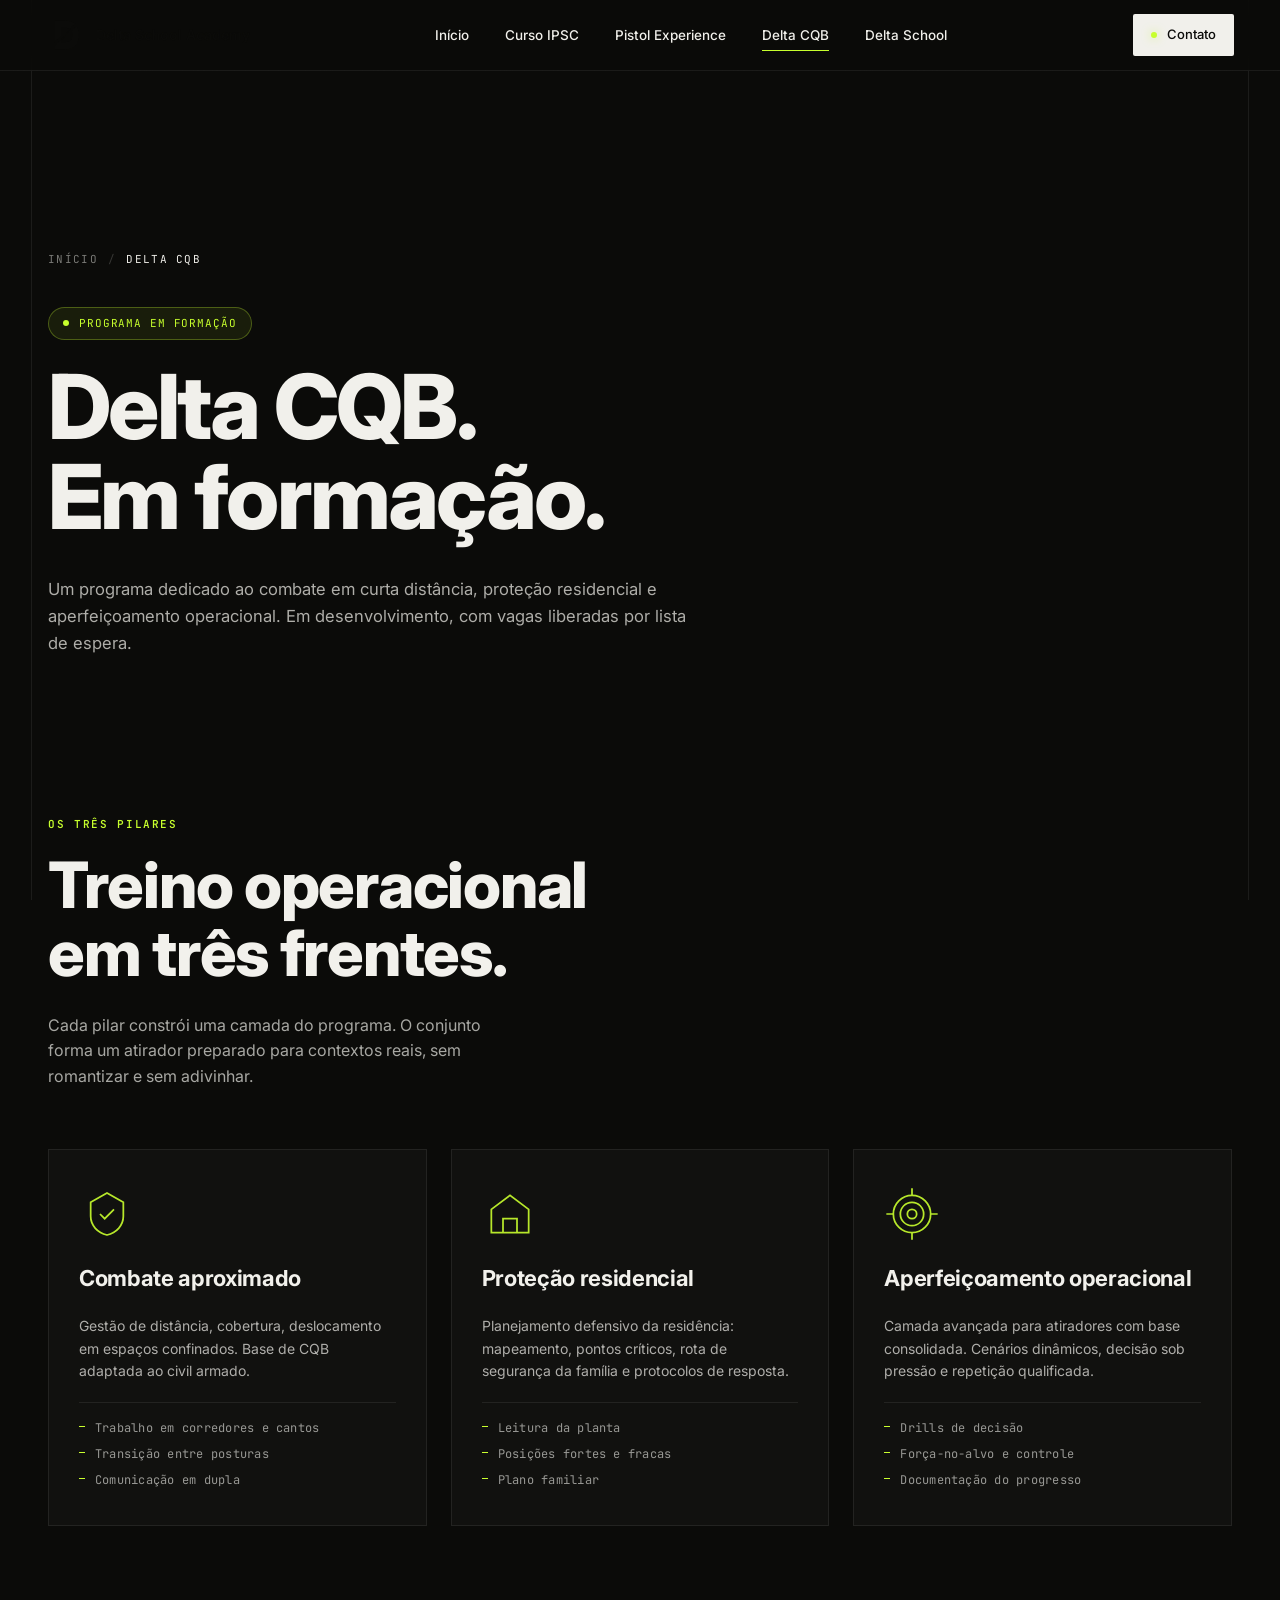
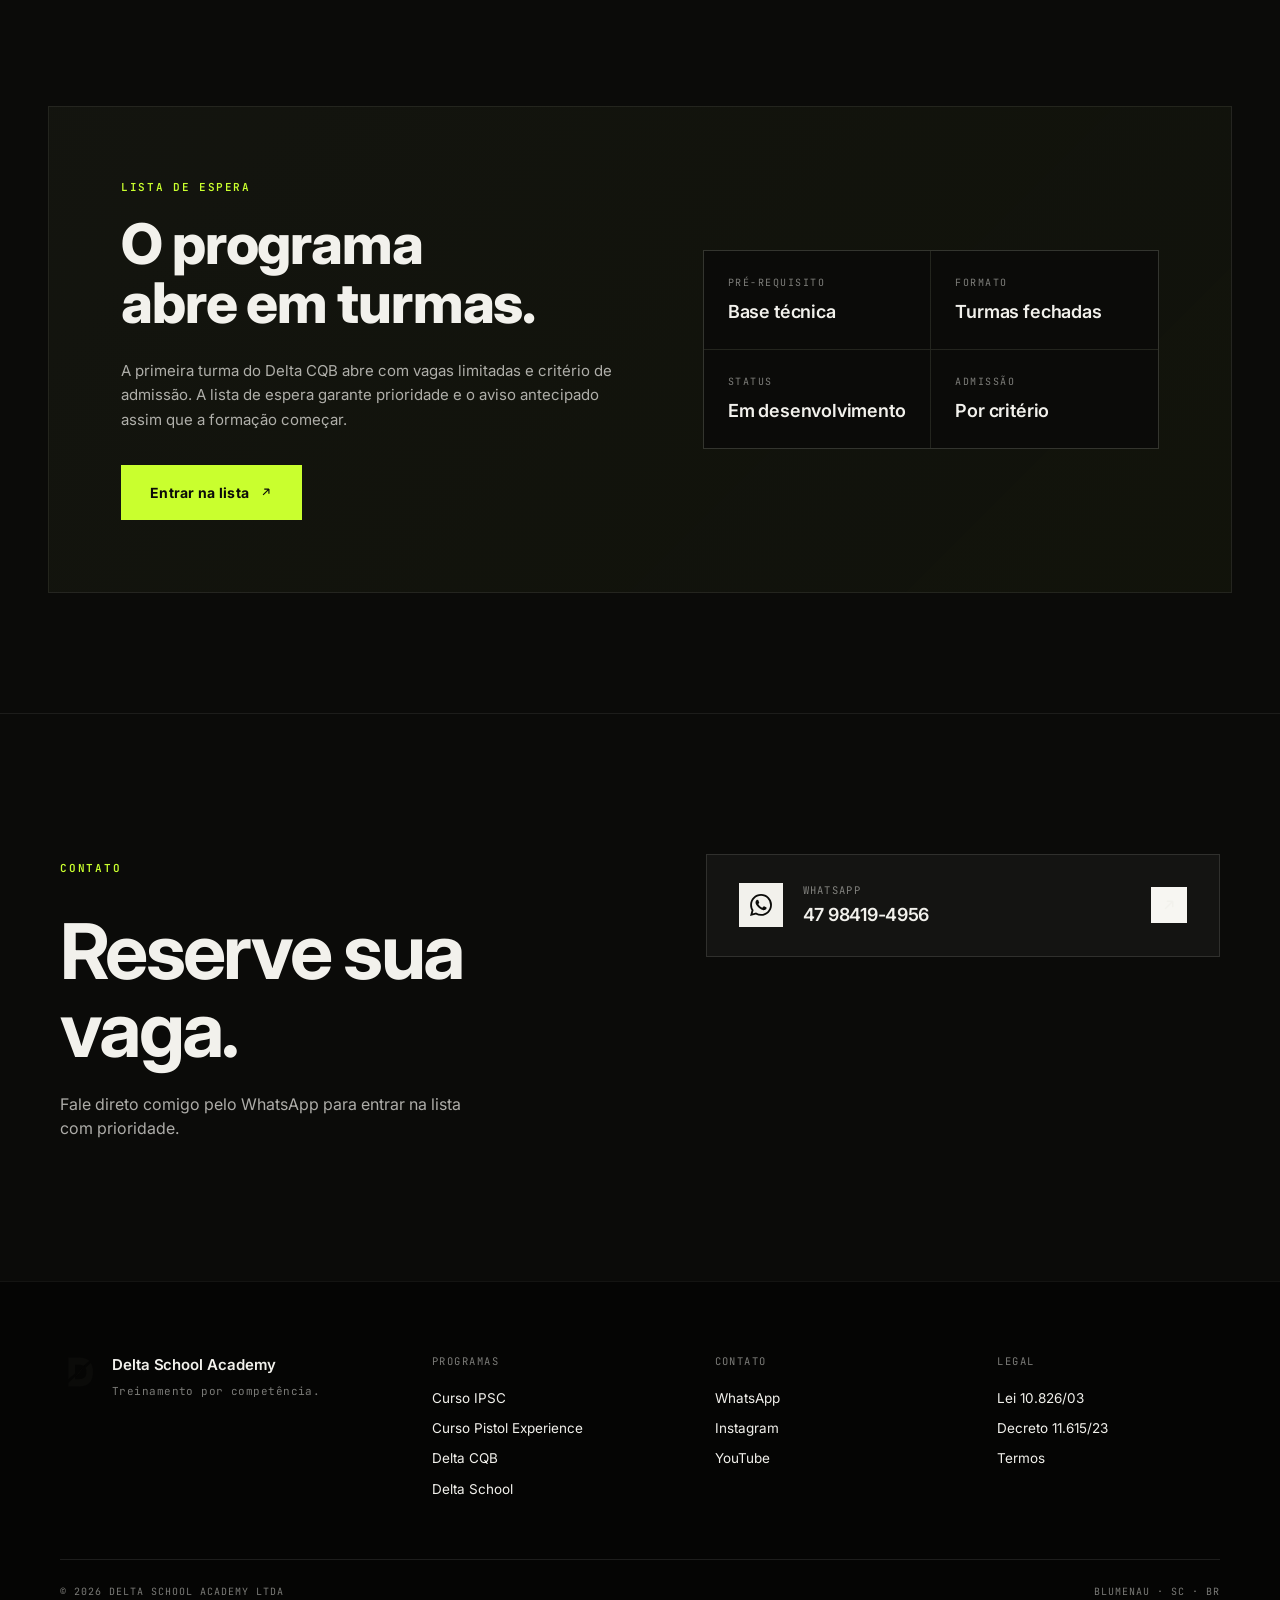
==== cqb.html @ 438e5e88 "Add files via upload" ====
<!DOCTYPE html>
<html lang="pt-BR">
<head>
<meta charset="UTF-8">
<meta name="viewport" content="width=device-width, initial-scale=1.0">
<title>Delta CQB — Delta School Academy</title>
<meta name="description" content="Delta CQB. Programa em formação para combate aproximado, proteção residencial e aperfeiçoamento operacional.">
<meta name="theme-color" content="#0B0B09">
<link rel="icon" type="image/svg+xml" href="img/favicon.svg">
<link rel="icon" type="image/png" sizes="32x32" href="img/favicon-32.png">
<link rel="icon" type="image/png" sizes="16x16" href="img/favicon-16.png">
<link rel="shortcut icon" href="img/favicon.ico">
<link rel="apple-touch-icon" sizes="180x180" href="img/apple-touch-icon.png">
<link rel="preconnect" href="https://fonts.googleapis.com">
<link rel="preconnect" href="https://fonts.gstatic.com" crossorigin>
<link rel="stylesheet" href="https://fonts.googleapis.com/css2?family=Inter:wght@300;400;500;600;700;800;900&family=JetBrains+Mono:wght@400;500;600&display=swap">
<link rel="stylesheet" href="styles.css">
<link rel="stylesheet" href="styles-v3.css">
</head>
<body>

<div class="scroll-progress"><div class="bar" id="scrollProgress"></div></div>
<div class="grain" aria-hidden="true"></div>

<div class="side-marquee side-marquee-left" aria-hidden="true">
  <div class="marquee-track">
    <span>EM FORMAÇÃO · PROGRAMA DELTA CQB · LISTA DE ESPERA ABERTA · </span>
    <span>EM FORMAÇÃO · PROGRAMA DELTA CQB · LISTA DE ESPERA ABERTA · </span>
  </div>
</div>
<div class="side-marquee side-marquee-right" aria-hidden="true">
  <div class="marquee-track">
    <span>COMBATE APROXIMADO · PROTEÇÃO RESIDENCIAL · APERFEIÇOAMENTO OPERACIONAL · </span>
    <span>COMBATE APROXIMADO · PROTEÇÃO RESIDENCIAL · APERFEIÇOAMENTO OPERACIONAL · </span>
  </div>
</div>

<header class="nav">
  <div class="nav-inner">
    <a href="index.html" class="brand">
      <svg class="brand-mark-svg" viewBox="0 0 120 120" xmlns="http://www.w3.org/2000/svg">
        <clipPath id="cu00"><polygon points="-12,-12 132,-12 132,-7.3 -12,118.4"/></clipPath>
        <clipPath id="cl00"><polygon points="-12,130.4 132,4.7 132,132 -12,132"/></clipPath>
        <path d="M28 12 H64 C95 12 110 28 110 60 C110 92 95 108 64 108 H28 Z M50 36 H62 C80 36 88 44 88 60 C88 76 80 84 62 84 H50 Z" fill-rule="evenodd" fill="currentColor" clip-path="url(#cu00)"/>
        <path d="M28 12 H64 C95 12 110 28 110 60 C110 92 95 108 64 108 H28 Z M50 36 H62 C80 36 88 44 88 60 C88 76 80 84 62 84 H50 Z" fill-rule="evenodd" fill="currentColor" clip-path="url(#cl00)"/>
        <polygon points="50,76.5 82,38 64,64.1" fill="currentColor"/>
      </svg>
      <span class="brand-wordmark"><span class="brand-name">Delta School Academy</span></span>
    </a>
    <nav class="nav-links">
      <a href="index.html" data-hover>Início</a>
      <a href="instrucao.html" data-hover>Curso IPSC</a>
      <a href="experience.html" data-hover>Pistol Experience</a>
      <a href="cqb.html" class="active" data-hover>Delta CQB</a>
      <a href="school.html" data-hover>Delta School</a>
    </nav>
    <a href="https://wa.me/5547984194956" class="nav-cta" data-hover>
      <span class="dot-neon"></span>
      Contato
    </a>
    <button class="nav-burger" id="navBurger" aria-label="Abrir menu"><span></span><span></span><span></span></button>
  </div>
</header>

<div class="nav-mobile" id="navMobile">
  <div class="nav-mobile-inner">
    <a href="index.html" class="nav-mobile-item"><span>Início</span></a>
    <a href="instrucao.html" class="nav-mobile-item"><span>Curso IPSC</span></a>
    <a href="experience.html" class="nav-mobile-item"><span>Pistol Experience</span></a>
    <a href="cqb.html" class="nav-mobile-item active"><span>Delta CQB</span></a>
    <a href="school.html" class="nav-mobile-item"><span>Delta School</span></a>
    <a href="https://wa.me/5547984194956" class="nav-mobile-cta">
      <span class="dot-neon pulse"></span>
      Falar no WhatsApp
    </a>
  </div>
</div>

<main>

  <section class="page-hero">
    <div class="page-hero-inner">
      <div class="page-crumb">
        <a href="index.html">Início</a>
        <span class="sep">/</span>
        <span class="current">Delta CQB</span>
      </div>
      <div class="status-tag">
        <span class="status-dot"></span>
        <span>Programa em formação</span>
      </div>
      <h1 class="page-title title-mask">Delta CQB.<br>Em formação.</h1>
      <p class="page-lede">
        Um programa dedicado ao combate em curta distância, proteção residencial e aperfeiçoamento operacional. Em desenvolvimento, com vagas liberadas por lista de espera.
      </p>
    </div>
  </section>

  <!-- PILARES -->
  <section class="pillars-section">
    <div class="pillars-head">
      <span class="section-eyebrow">Os três pilares</span>
      <h2 class="section-title title-mask">Treino operacional<br>em três frentes.</h2>
      <p class="section-sub">Cada pilar constrói uma camada do programa. O conjunto forma um atirador preparado para contextos reais, sem romantizar e sem adivinhar.</p>
    </div>
    <div class="pillars-grid reveal-stagger">
      <div class="pillar-card">
        <div class="pillar-ico">
          <svg viewBox="0 0 48 48" fill="none" stroke="currentColor" stroke-width="1.5">
            <path d="M24 6L38 14V26C38 34 32 40 24 42C16 40 10 34 10 26V14L24 6Z"/>
            <path d="M18 24L22 28L30 20"/>
          </svg>
        </div>
        <h3 class="pillar-title">Combate aproximado</h3>
        <p class="pillar-desc">Gestão de distância, cobertura, deslocamento em espaços confinados. Base de CQB adaptada ao civil armado.</p>
        <ul class="pillar-points">
          <li>Trabalho em corredores e cantos</li>
          <li>Transição entre posturas</li>
          <li>Comunicação em dupla</li>
        </ul>
      </div>
      <div class="pillar-card">
        <div class="pillar-ico">
          <svg viewBox="0 0 48 48" fill="none" stroke="currentColor" stroke-width="1.5">
            <path d="M8 20L24 8L40 20V40H8V20Z"/>
            <path d="M18 40V28H30V40"/>
          </svg>
        </div>
        <h3 class="pillar-title">Proteção residencial</h3>
        <p class="pillar-desc">Planejamento defensivo da residência: mapeamento, pontos críticos, rota de segurança da família e protocolos de resposta.</p>
        <ul class="pillar-points">
          <li>Leitura da planta</li>
          <li>Posições fortes e fracas</li>
          <li>Plano familiar</li>
        </ul>
      </div>
      <div class="pillar-card">
        <div class="pillar-ico">
          <svg viewBox="0 0 48 48" fill="none" stroke="currentColor" stroke-width="1.5">
            <circle cx="24" cy="24" r="16"/>
            <circle cx="24" cy="24" r="10"/>
            <circle cx="24" cy="24" r="4"/>
            <path d="M24 2V8M24 40V46M2 24H8M40 24H46"/>
          </svg>
        </div>
        <h3 class="pillar-title">Aperfeiçoamento operacional</h3>
        <p class="pillar-desc">Camada avançada para atiradores com base consolidada. Cenários dinâmicos, decisão sob pressão e repetição qualificada.</p>
        <ul class="pillar-points">
          <li>Drills de decisão</li>
          <li>Força-no-alvo e controle</li>
          <li>Documentação do progresso</li>
        </ul>
      </div>
    </div>
  </section>

  <!-- WAITLIST CTA -->
  <section class="waitlist-section">
    <div class="waitlist-inner">
      <div class="waitlist-left">
        <span class="section-eyebrow eyebrow-neon">Lista de espera</span>
        <h2 class="waitlist-title title-mask">O programa<br>abre em turmas.</h2>
        <p class="waitlist-sub">
          A primeira turma do Delta CQB abre com vagas limitadas e critério de admissão. A lista de espera garante prioridade e o aviso antecipado assim que a formação começar.
        </p>
        <a href="https://wa.me/5547984194956?text=Quero%20entrar%20na%20lista%20de%20espera%20do%20Delta%20CQB" class="btn-primary">
          Entrar na lista
          <svg width="14" height="14" viewBox="0 0 24 24" fill="none" stroke="currentColor" stroke-width="2"><path d="M7 17L17 7M17 7H9M17 7V15"/></svg>
        </a>
      </div>
      <div class="waitlist-right">
        <div class="waitlist-stats">
          <div class="ws-item">
            <span class="ws-label">Pré-requisito</span>
            <span class="ws-value">Base técnica</span>
          </div>
          <div class="ws-item">
            <span class="ws-label">Formato</span>
            <span class="ws-value">Turmas fechadas</span>
          </div>
          <div class="ws-item">
            <span class="ws-label">Status</span>
            <span class="ws-value">Em desenvolvimento</span>
          </div>
          <div class="ws-item">
            <span class="ws-label">Admissão</span>
            <span class="ws-value">Por critério</span>
          </div>
        </div>
      </div>
    </div>
  </section>

  <section class="cta-close">
    <div class="cta-close-grid">
      <div class="cta-close-left">
        <span class="section-eyebrow eyebrow-neon">Contato</span>
        <h2 class="cta-close-title title-mask">Reserve sua<br>vaga.</h2>
        <p class="cta-close-sub">Fale direto comigo pelo WhatsApp para entrar na lista com prioridade.</p>
      </div>
      <div class="cta-close-right">
        <a href="https://wa.me/5547984194956?text=Quero%20entrar%20na%20lista%20de%20espera%20do%20Delta%20CQB" class="contact-card-v3">
          <div class="cc-ico">
            <svg width="22" height="22" viewBox="0 0 24 24" fill="currentColor"><path d="M17.472 14.382c-.297-.149-1.758-.867-2.03-.967-.273-.099-.471-.148-.67.15-.197.297-.767.966-.94 1.164-.173.199-.347.223-.644.075-.297-.15-1.255-.463-2.39-1.475-.883-.788-1.48-1.761-1.653-2.059-.173-.297-.018-.458.13-.606.134-.133.298-.347.446-.52.149-.174.198-.298.298-.497.099-.198.05-.371-.025-.52-.075-.149-.669-1.612-.916-2.207-.242-.579-.487-.5-.669-.51-.173-.008-.371-.01-.57-.01-.198 0-.52.074-.792.372-.272.297-1.04 1.016-1.04 2.479 0 1.462 1.065 2.875 1.213 3.074.149.198 2.096 3.2 5.077 4.487.709.306 1.263.489 1.694.625.712.227 1.36.195 1.871.118.571-.085 1.758-.719 2.006-1.413.248-.694.248-1.289.173-1.413-.074-.124-.272-.198-.57-.347m-5.421 7.403h-.004a9.87 9.87 0 01-5.031-1.378l-.361-.214-3.741.982.998-3.648-.235-.374a9.86 9.86 0 01-1.51-5.26c.001-5.45 4.436-9.884 9.888-9.884 2.64 0 5.122 1.03 6.988 2.898a9.825 9.825 0 012.893 6.994c-.003 5.45-4.437 9.884-9.885 9.884m8.413-18.297A11.815 11.815 0 0012.05 0C5.495 0 .16 5.335.157 11.892c0 2.096.547 4.142 1.588 5.945L.057 24l6.305-1.654a11.882 11.882 0 005.683 1.448h.005c6.554 0 11.89-5.335 11.893-11.893a11.821 11.821 0 00-3.48-8.413z"/></svg>
          </div>
          <div class="cc-body">
            <span class="cc-label">WhatsApp</span>
            <span class="cc-value">47 98419-4956</span>
          </div>
          <span class="cc-arrow">
            <svg width="18" height="18" viewBox="0 0 24 24" fill="none" stroke="currentColor" stroke-width="2"><path d="M7 17L17 7M17 7H9M17 7V15"/></svg>
          </span>
        </a>
      </div>
    </div>
  </section>

</main>

<footer class="footer-v3">
  <div class="footer-v3-inner">
    <div class="footer-v3-brand">
      <svg class="brand-mark-svg" viewBox="0 0 120 120" xmlns="http://www.w3.org/2000/svg">
        <clipPath id="fcu"><polygon points="-12,-12 132,-12 132,-7.3 -12,118.4"/></clipPath>
        <clipPath id="fcl"><polygon points="-12,130.4 132,4.7 132,132 -12,132"/></clipPath>
        <path d="M28 12 H64 C95 12 110 28 110 60 C110 92 95 108 64 108 H28 Z M50 36 H62 C80 36 88 44 88 60 C88 76 80 84 62 84 H50 Z" fill-rule="evenodd" fill="currentColor" clip-path="url(#fcu)"/>
        <path d="M28 12 H64 C95 12 110 28 110 60 C110 92 95 108 64 108 H28 Z M50 36 H62 C80 36 88 44 88 60 C88 76 80 84 62 84 H50 Z" fill-rule="evenodd" fill="currentColor" clip-path="url(#fcl)"/>
        <polygon points="50,76.5 82,38 64,64.1" fill="currentColor"/>
      </svg>
      <div>
        <div class="footer-v3-name">Delta School Academy</div>
        <div class="footer-v3-tagline">Treinamento por competência.</div>
      </div>
    </div>
    <div class="footer-v3-cols">
      <div class="footer-v3-col">
        <span class="footer-v3-label">Programas</span>
        <a href="instrucao.html">Curso IPSC</a>
        <a href="experience.html">Curso Pistol Experience</a>
        <a href="cqb.html">Delta CQB</a>
        <a href="school.html">Delta School</a>
      </div>
      <div class="footer-v3-col">
        <span class="footer-v3-label">Contato</span>
        <a href="https://wa.me/5547984194956">WhatsApp</a>
        <a href="https://instagram.com/deltaschoolacademy" target="_blank">Instagram</a>
        <a href="https://youtube.com/@deltaschoolacademy" target="_blank">YouTube</a>
      </div>
      <div class="footer-v3-col">
        <span class="footer-v3-label">Legal</span>
        <a href="#">Lei 10.826/03</a>
        <a href="#">Decreto 11.615/23</a>
        <a href="#">Termos</a>
      </div>
    </div>
  </div>
  <div class="footer-v3-base">
    <span>© 2026 DELTA SCHOOL ACADEMY LTDA</span>
    <span>BLUMENAU · SC · BR</span>
  </div>
</footer>

<div class="mobile-cta">
  <a href="https://wa.me/5547984194956?text=Quero%20entrar%20na%20lista%20de%20espera%20do%20Delta%20CQB" class="btn-mobile">
    <svg viewBox="0 0 24 24" fill="currentColor"><path d="M17.472 14.382c-.297-.149-1.758-.867-2.03-.967-.273-.099-.471-.148-.67.15-.197.297-.767.966-.94 1.164-.173.199-.347.223-.644.075-.297-.15-1.255-.463-2.39-1.475-.883-.788-1.48-1.761-1.653-2.059-.173-.297-.018-.458.13-.606.134-.133.298-.347.446-.52.149-.174.198-.298.298-.497.099-.198.05-.371-.025-.52-.075-.149-.669-1.612-.916-2.207-.242-.579-.487-.5-.669-.51-.173-.008-.371-.01-.57-.01-.198 0-.52.074-.792.372-.272.297-1.04 1.016-1.04 2.479 0 1.462 1.065 2.875 1.213 3.074.149.198 2.096 3.2 5.077 4.487.709.306 1.263.489 1.694.625.712.227 1.36.195 1.871.118.571-.085 1.758-.719 2.006-1.413.248-.694.248-1.289.173-1.413-.074-.124-.272-.198-.57-.347m-5.421 7.403h-.004a9.87 9.87 0 01-5.031-1.378l-.361-.214-3.741.982.998-3.648-.235-.374a9.86 9.86 0 01-1.51-5.26c.001-5.45 4.436-9.884 9.888-9.884 2.64 0 5.122 1.03 6.988 2.898a9.825 9.825 0 012.893 6.994c-.003 5.45-4.437 9.884-9.885 9.884m8.413-18.297A11.815 11.815 0 0012.05 0C5.495 0 .16 5.335.157 11.892c0 2.096.547 4.142 1.588 5.945L.057 24l6.305-1.654a11.882 11.882 0 005.683 1.448h.005c6.554 0 11.89-5.335 11.893-11.893a11.821 11.821 0 00-3.48-8.413z"/></svg>
    Lista de espera
  </a>
</div>

<script src="script.js"></script>
<script src="script-v3.js"></script>
</body>
</html>
---- styles.css ----
/* ============================================
   Delta School Academy — Vitrine v3
   Animated · minimalist · white dominant
   ============================================ */
:root {
  --ink: #0B0B09;
  --ink-soft: #45453F;
  --ink-mute: #96958C;
  --paper: #FFFFFF;
  --paper-dim: #F7F6F2;
  --paper-line: #ECEBE4;
  --olive: #5B6543;
  --olive-light: #8A9464;
  --olive-dim: #3F4530;
  --neon: #C8FF2E;
  --neon-glow: rgba(200, 255, 46, 0.55);
  --line: #E8E7E0;

  --f-sans: 'Inter', 'Helvetica Neue', Helvetica, Arial, sans-serif;
  --f-mono: 'JetBrains Mono', ui-monospace, Menlo, Consolas, monospace;

  --max-w: 1480px;
  --gutter: clamp(20px, 3.6vw, 56px);
  --ease: cubic-bezier(0.65, 0.05, 0.36, 1);
  --ease-out: cubic-bezier(0.16, 1, 0.3, 1);
  --ease-smooth: cubic-bezier(0.25, 1, 0.5, 1);
}

* { box-sizing: border-box; margin: 0; padding: 0; }
html { scroll-behavior: smooth; }

body {
  background: var(--paper);
  color: var(--ink);
  font-family: var(--f-sans);
  font-weight: 400;
  font-size: 16px;
  line-height: 1.5;
  -webkit-font-smoothing: antialiased;
  -moz-osx-font-smoothing: grayscale;
  text-rendering: optimizeLegibility;
  overflow-x: hidden;
}

.cursor { display: none !important; }

a { color: inherit; text-decoration: none; }
img, svg { max-width: 100%; display: block; }
button { font-family: inherit; cursor: pointer; border: none; background: none; color: inherit; }

/* ============================================
   Custom cursor
   ============================================ */
.cursor {
  position: fixed;
  top: 0; left: 0;
  pointer-events: none;
  z-index: 10000;
  mix-blend-mode: difference;
}
.cursor-dot {
  position: absolute;
  top: 0; left: 0;
  width: 6px; height: 6px;
  background: var(--paper);
  border-radius: 50%;
  transform: translate(-50%, -50%);
  transition: transform 150ms var(--ease-out), background 150ms ease;
}
.cursor-ring {
  position: absolute;
  top: 0; left: 0;
  width: 36px; height: 36px;
  border: 1px solid var(--paper);
  border-radius: 50%;
  transform: translate(-50%, -50%);
  transition: transform 400ms var(--ease-out), width 300ms var(--ease-out), height 300ms var(--ease-out), border-color 300ms ease;
}
.cursor.hover .cursor-ring {
  width: 60px; height: 60px;
  border-color: var(--neon);
}
.cursor.hover .cursor-dot {
  background: var(--neon);
}

/* ============================================
   Loader
   ============================================ */
.loader {
  position: fixed;
  inset: 0;
  background: var(--paper);
  z-index: 9999;
  display: flex;
  flex-direction: column;
  justify-content: flex-end;
  padding: 48px var(--gutter);
  transition: opacity 600ms var(--ease), visibility 600ms;
}
.loader.done {
  opacity: 0;
  visibility: hidden;
  pointer-events: none;
}
.loader-bar {
  width: 100%;
  height: 1px;
  background: var(--line);
  margin-bottom: 20px;
  overflow: hidden;
}
.loader-fill {
  width: 0%;
  height: 100%;
  background: var(--ink);
  transition: width 1600ms var(--ease-smooth);
}
.loader.loading .loader-fill { width: 100%; }
.loader-text {
  display: flex;
  justify-content: space-between;
  font-family: var(--f-mono);
  font-size: 11px;
  letter-spacing: 0.12em;
  color: var(--ink);
  text-transform: uppercase;
}

/* ============================================
   Ticker
   ============================================ */
.ticker {
  background: var(--ink);
  color: var(--paper);
  overflow: hidden;
  position: relative;
  padding: 10px 0;
  border-bottom: 1px solid var(--ink);
}
.ticker-track {
  display: flex;
  gap: 32px;
  white-space: nowrap;
  animation: ticker-scroll 40s linear infinite;
  font-family: var(--f-mono);
  font-size: 11px;
  letter-spacing: 0.1em;
  text-transform: uppercase;
}
.ticker-dot { color: var(--neon); font-size: 8px; opacity: 0.9; }
@keyframes ticker-scroll {
  0% { transform: translateX(0); }
  100% { transform: translateX(-50%); }
}

/* ============================================
   Shared
   ============================================ */
.brand-mark-svg {
  width: 36px;
  height: 36px;
  color: var(--ink);
  flex-shrink: 0;
}
.brand-mark-svg.sm { width: 28px; height: 28px; }

.eyebrow {
  display: inline-block;
  font-family: var(--f-mono);
  font-size: 11px;
  font-weight: 500;
  letter-spacing: 0.14em;
  color: var(--olive);
  text-transform: uppercase;
}
.eyebrow-neon { color: var(--neon); }

.dot-neon {
  display: inline-block;
  width: 6px; height: 6px;
  border-radius: 50%;
  background: var(--neon);
  box-shadow: 0 0 10px var(--neon-glow);
  flex-shrink: 0;
}
.dot-neon.pulse {
  animation: pulse 1.6s ease-in-out infinite;
}
@keyframes pulse {
  0%, 100% { box-shadow: 0 0 8px var(--neon-glow); opacity: 1; }
  50% { box-shadow: 0 0 18px var(--neon-glow), 0 0 30px var(--neon-glow); opacity: 0.85; }
}
.dot-sep {
  display: inline-block;
  width: 3px; height: 3px;
  border-radius: 50%;
  background: var(--ink-mute);
}

/* ============================================
   Nav
   ============================================ */
.nav {
  position: sticky;
  top: 0;
  z-index: 100;
  background: rgba(255, 255, 255, 0.9);
  backdrop-filter: blur(20px) saturate(180%);
  -webkit-backdrop-filter: blur(20px) saturate(180%);
  border-bottom: 1px solid var(--line);
}
.nav-inner {
  max-width: var(--max-w);
  margin: 0 auto;
  padding: 14px var(--gutter);
  display: grid;
  grid-template-columns: auto 1fr auto;
  align-items: center;
  gap: 32px;
}
.brand {
  display: flex; align-items: center; gap: 14px;
  transition: opacity 160ms ease;
}
.brand:hover { opacity: 0.75; }
.brand-wordmark {
  display: flex; flex-direction: column; line-height: 1.1;
}
.brand-name {
  font-size: 14px; font-weight: 600; letter-spacing: -0.005em;
  color: var(--ink);
}
.nav-links {
  display: flex; gap: 36px; justify-content: center;
}
.nav-links a {
  font-size: 13.5px; font-weight: 500;
  color: var(--ink-soft);
  position: relative;
  padding: 6px 0;
  transition: color 200ms ease;
}
.nav-links a:hover { color: var(--ink); }
.nav-links a.active { color: var(--ink); }
.nav-links a.active::after {
  content: '';
  position: absolute;
  bottom: 0; left: 0;
  width: 100%; height: 1px;
  background: var(--ink);
  transform-origin: left;
  animation: line-in 600ms var(--ease-out) 1.8s both;
}
@keyframes line-in {
  from { transform: scaleX(0); }
  to { transform: scaleX(1); }
}

.nav-cta {
  display: inline-flex; align-items: center; gap: 10px;
  font-size: 13px; font-weight: 500;
  padding: 11px 18px;
  background: var(--ink);
  color: var(--paper);
  border-radius: 2px;
  transition: all 200ms var(--ease);
  position: relative;
  overflow: hidden;
}
.nav-cta::before {
  content: '';
  position: absolute;
  inset: 0;
  background: var(--olive);
  transform: translateY(100%);
  transition: transform 300ms var(--ease);
}
.nav-cta:hover::before { transform: translateY(0); }
.nav-cta > * { position: relative; z-index: 1; }

@media (max-width: 820px) {
  .nav-links { display: none; }
  .nav-inner { grid-template-columns: auto 1fr; }
}

/* ============================================
   Reveal / fade animations
   ============================================ */
.reveal {
  opacity: 0;
  transform: translateY(32px);
  transition: opacity 900ms var(--ease-out), transform 900ms var(--ease-out);
}
.reveal.in {
  opacity: 1;
  transform: translateY(0);
}
.reveal[style*="--i"] { transition-delay: calc(var(--i) * 80ms); }

.fade-up {
  opacity: 0;
  transform: translateY(20px);
  animation: fade-up 1s var(--ease-out) 1.8s forwards;
}
.fade-up.delay-2 { animation-delay: 2s; }
.fade-up.delay-3 { animation-delay: 2.1s; }
@keyframes fade-up {
  to { opacity: 1; transform: translateY(0); }
}

/* Word mask reveal */
.word {
  display: inline-block;
  overflow: hidden;
  vertical-align: top;
}
.word > span {
  display: inline-block;
  transform: translateY(110%);
  animation: word-up 1.1s var(--ease-out) 1.8s forwards;
}
@keyframes word-up {
  to { transform: translateY(0); }
}

/* Split words (manual class in JS to split headings) */
.split-words .sw-word {
  display: inline-block;
  overflow: hidden;
  vertical-align: top;
  margin-right: 0.22em;
}
.split-words .sw-word .sw-inner {
  display: inline-block;
  transform: translateY(110%);
  opacity: 0;
  transition: transform 900ms var(--ease-out), opacity 700ms ease;
}
.split-words.in .sw-word .sw-inner {
  transform: translateY(0);
  opacity: 1;
}
.split-words.in .sw-word:nth-child(1) .sw-inner { transition-delay: 0ms; }
.split-words.in .sw-word:nth-child(2) .sw-inner { transition-delay: 80ms; }
.split-words.in .sw-word:nth-child(3) .sw-inner { transition-delay: 160ms; }
.split-words.in .sw-word:nth-child(4) .sw-inner { transition-delay: 240ms; }
.split-words.in .sw-word:nth-child(5) .sw-inner { transition-delay: 320ms; }
.split-words.in .sw-word:nth-child(6) .sw-inner { transition-delay: 400ms; }
.split-words.in .sw-word:nth-child(7) .sw-inner { transition-delay: 480ms; }

/* ============================================
   Vitrine
   ============================================ */
.vitrine {
  max-width: var(--max-w);
  margin: 0 auto;
  padding: 0 var(--gutter) 120px;
}

/* ============================================
   Hero cinematográfico
   ============================================ */
.hero-stage {
  position: relative;
  width: 100%;
  height: 85vh;
  min-height: 640px;
  max-height: 820px;
  margin: 24px 0 100px;
  overflow: hidden;
  background: var(--ink);
  border-radius: 2px;
}
.hero-photos {
  position: absolute;
  inset: 0;
  display: grid;
  grid-template-columns: 1fr 1.2fr 1fr;
  gap: 2px;
}
.hero-photo {
  position: relative;
  background-size: cover;
  background-position: center top;
  filter: brightness(0.75) contrast(1.1) saturate(0.9);
  transform: translateY(60px);
  opacity: 0;
  transition: transform 1800ms var(--ease-out), opacity 1400ms ease;
  transition-delay: calc(var(--delay, 0) * 180ms);
}
.hero-photo.in {
  transform: translateY(0);
  opacity: 1;
}
.hero-photo-1 { --delay: 0; background-position: center 20%; }
.hero-photo-2 { --delay: 1; background-position: center 15%; filter: brightness(0.85) contrast(1.15); }
.hero-photo-3 { --delay: 2; background-position: center 20%; }

.hero-overlay {
  position: absolute;
  inset: 0;
  background:
    linear-gradient(to bottom, rgba(11, 11, 9, 0.35) 0%, rgba(11, 11, 9, 0.1) 40%, rgba(11, 11, 9, 0.85) 100%),
    linear-gradient(to right, rgba(11, 11, 9, 0.4) 0%, rgba(11, 11, 9, 0.0) 30%, rgba(11, 11, 9, 0.0) 70%, rgba(11, 11, 9, 0.4) 100%);
  pointer-events: none;
}

.hero-content {
  position: absolute;
  inset: 0;
  padding: 56px var(--gutter);
  display: flex;
  flex-direction: column;
  justify-content: flex-end;
  z-index: 2;
}
.hero-main {
  font-size: clamp(60px, 10vw, 180px);
  font-weight: 800;
  line-height: 1.0;
  letter-spacing: -0.045em;
  color: var(--paper);
  margin-bottom: 32px;
}
.hero-line {
  display: block;
  overflow: hidden;
  padding-bottom: 0.18em;
  margin-bottom: -0.08em;
}
.hero-line > span {
  display: inline-block;
  transform: translateY(110%);
  animation: word-up 1.3s var(--ease-out) 1.9s forwards;
}
.hero-line-2 > span {
  animation-delay: 2.1s;
  color: var(--olive-light);
}

.hero-lede {
  max-width: 540px;
  font-size: clamp(15px, 1.3vw, 18px);
  line-height: 1.5;
  color: rgba(242, 241, 236, 0.78);
  margin-bottom: 36px;
}

.hero-motto {
  display: flex;
  align-items: center;
  gap: 18px;
  flex-wrap: wrap;
  padding-top: 24px;
  border-top: 1px solid rgba(242, 241, 236, 0.15);
}
.motto-item {
  font-family: var(--f-sans);
  font-size: clamp(14px, 1.1vw, 17px);
  font-weight: 600;
  color: var(--paper);
  letter-spacing: 0.01em;
}
.motto-dot {
  display: inline-block;
  width: 7px; height: 7px;
  border-radius: 50%;
  background: var(--neon);
  box-shadow: 0 0 10px var(--neon-glow);
  flex-shrink: 0;
}

.hero-scroll {
  position: absolute;
  bottom: 28px; right: var(--gutter);
  display: flex;
  flex-direction: column;
  align-items: center;
  gap: 12px;
  font-family: var(--f-mono);
  font-size: 10px;
  color: rgba(242, 241, 236, 0.5);
  letter-spacing: 0.14em;
  text-transform: uppercase;
  z-index: 3;
}
.hero-scroll svg {
  color: rgba(242, 241, 236, 0.5);
  animation: scroll-bounce 2s ease-in-out infinite;
}
@keyframes scroll-bounce {
  0%, 100% { transform: translateY(0); opacity: 0.5; }
  50% { transform: translateY(6px); opacity: 1; }
}

@media (max-width: 820px) {
  .hero-stage { height: 90vh; min-height: 560px; }
  .hero-photos { grid-template-columns: 1fr; grid-template-rows: 1fr 1fr 1fr; }
  .hero-photo-1, .hero-photo-3 { display: none; }
  .hero-photos { grid-template-columns: 1fr; }
  .hero-scroll { display: none; }
  .hero-roll { gap: 20px; }
}

.vitrine-head {
  display: grid;
  grid-template-columns: 1fr auto;
  align-items: end;
  padding-bottom: 32px;
  margin-bottom: 48px;
  border-bottom: 1px solid var(--line);
  gap: 32px;
}
.vitrine-title-sm {
  font-size: clamp(32px, 4vw, 56px);
  font-weight: 700;
  line-height: 1;
  letter-spacing: -0.03em;
  color: var(--ink);
}
.vitrine-sub {
  display: flex;
  align-items: center;
  gap: 14px;
  margin-top: 16px;
  font-family: var(--f-mono);
  font-size: 12px;
  color: var(--ink-mute);
  letter-spacing: 0.04em;
}
.sub-sep { width: 20px; height: 1px; background: var(--ink-mute); display: inline-block; }

/* Chips */
.filter-chips {
  display: flex; gap: 8px;
}
.chip {
  display: inline-flex;
  align-items: center;
  gap: 8px;
  padding: 11px 18px;
  font-family: var(--f-sans);
  font-size: 13px;
  font-weight: 500;
  color: var(--ink-soft);
  border: 1px solid var(--line);
  border-radius: 100px;
  transition: all 200ms var(--ease);
  background: var(--paper);
}
.chip:hover { border-color: var(--ink); color: var(--ink); }
.chip.active {
  background: var(--ink);
  color: var(--paper);
  border-color: var(--ink);
}
.chip-dot {
  display: inline-block;
  width: 6px; height: 6px;
  border-radius: 50%;
  background: var(--neon);
  box-shadow: 0 0 8px var(--neon-glow);
}
.chip:not(.active) .chip-dot { display: none; }
.chip-soon {
  cursor: not-allowed;
  opacity: 0.55;
  color: var(--ink-mute);
}
.chip-soon:hover {
  border-color: var(--line);
  color: var(--ink-mute);
}
.chip-soon-tag {
  display: inline-block;
  margin-left: 6px;
  padding: 2px 7px;
  background: var(--paper-dim);
  color: var(--olive);
  font-family: var(--f-mono);
  font-size: 9px;
  letter-spacing: 0.12em;
  text-transform: uppercase;
  border-radius: 100px;
  font-weight: 600;
}

/* Section divider */
.section-divider {
  margin: 72px 0 28px;
}
.section-divider:first-of-type { margin-top: 20px; }
.section-divider-trilha { margin-top: 100px; }

.divider-head {
  display: grid;
  grid-template-columns: auto 1fr auto;
  gap: 24px 36px;
  align-items: center;
  padding: 20px 0 24px;
  border-bottom: 1px solid var(--line);
}
.divider-tag {
  font-family: var(--f-mono);
  font-size: 13px;
  font-weight: 600;
  color: var(--olive);
  letter-spacing: 0.14em;
  padding: 10px 14px;
  border: 1px solid var(--olive);
  border-radius: 2px;
  background: var(--paper);
}
.divider-title {
  font-size: clamp(22px, 2.4vw, 32px);
  font-weight: 700;
  letter-spacing: -0.025em;
  line-height: 1.1;
  color: var(--ink);
  margin-bottom: 6px;
}
.divider-sub {
  font-size: 14px;
  color: var(--ink-soft);
  line-height: 1.5;
  max-width: 580px;
}

/* Track progression indicator */
.divider-track {
  display: flex;
  align-items: center;
  gap: 10px;
  padding: 10px 16px;
  background: var(--paper-dim);
  border-radius: 100px;
}
.track-step {
  display: flex;
  align-items: center;
  gap: 8px;
  font-family: var(--f-mono);
  font-size: 11px;
  font-weight: 500;
  color: var(--ink-mute);
  letter-spacing: 0.04em;
}
.track-step.active { color: var(--ink); font-weight: 600; }
.track-num {
  display: inline-flex;
  align-items: center;
  justify-content: center;
  width: 22px; height: 22px;
  border-radius: 50%;
  background: var(--paper);
  color: var(--ink-mute);
  font-size: 10px;
  border: 1px solid var(--line);
}
.track-step.active .track-num {
  background: var(--neon);
  color: var(--ink);
  border-color: var(--neon);
  box-shadow: 0 0 10px var(--neon-glow);
}
.track-line {
  width: 20px; height: 1px;
  background: var(--ink-mute);
  opacity: 0.4;
}
@media (max-width: 940px) {
  .divider-head { grid-template-columns: auto 1fr; }
  .divider-track { grid-column: 1 / -1; margin-top: 8px; }
}
@media (max-width: 540px) {
  .divider-head { grid-template-columns: 1fr; gap: 16px; }
  .divider-tag { justify-self: start; }
  .divider-track { flex-wrap: wrap; }
}

/* Feature grid (Experience, single large card) */
.feature-grid {
  margin-bottom: 20px;
}
.product-feature {
  display: grid;
  grid-template-columns: 1.3fr 1fr;
  gap: 0;
  background: var(--ink);
  color: var(--paper);
  border-radius: 2px;
  overflow: hidden;
  transition: transform 400ms var(--ease-out);
}
.product-feature:hover { transform: translateY(-4px); }
.product-media-wide {
  aspect-ratio: auto;
  min-height: 420px;
  margin-bottom: 0 !important;
  border-radius: 0 !important;
}
.product-info-feature {
  padding: 80px 80px 80px 72px;
  display: flex;
  flex-direction: column;
  justify-content: center;
  gap: 26px;
}
.product-info-feature .product-kicker {
  color: var(--neon);
  margin-bottom: 4px;
}
.product-name-xl {
  font-size: clamp(32px, 3.8vw, 48px);
  color: var(--paper) !important;
  margin-bottom: 4px !important;
  letter-spacing: -0.03em;
  line-height: 1.05 !important;
}
.product-info-feature .product-feature-desc {
  margin-bottom: 16px;
  line-height: 1.6;
  color: rgba(242, 241, 236, 0.75);
}
.product-info-feature .pipe { color: rgba(242, 241, 236, 0.35); }
.product-feature:hover .product-name-xl { color: var(--paper) !important; }
.product-info-feature .product-foot {
  padding-top: 24px;
  border-top-color: rgba(242, 241, 236, 0.16);
}
.product-info-feature .product-duration {
  color: rgba(242, 241, 236, 0.55);
  font-size: 11.5px;
  letter-spacing: 0.04em;
}
.product-info-feature .product-price {
  color: var(--paper);
  font-size: 20px;
  font-weight: 700;
}
@media (max-width: 1180px) {
  .product-info-feature { padding: 56px 48px; }
}
@media (max-width: 940px) {
  .product-feature {
    grid-template-columns: 1fr !important;
  }
  .product-media-wide {
    aspect-ratio: 21 / 9 !important;
    min-height: 320px !important;
  }
  .product-info-feature {
    padding: 56px 56px 52px !important;
  }
}
.product-feature-desc {
  font-size: 15px;
  line-height: 1.55;
  color: rgba(242, 241, 236, 0.72);
  margin-bottom: 8px;
}
.product-info-feature .product-foot {
  border-top-color: rgba(242, 241, 236, 0.14);
  padding-top: 20px;
}
.product-info-feature .product-duration { color: rgba(242, 241, 236, 0.6); }
.product-info-feature .product-price {
  color: var(--paper);
  font-size: 18px;
}
@media (max-width: 820px) {
  .product-feature { grid-template-columns: 1fr; }
  .product-media-wide { min-height: 320px; aspect-ratio: 16 / 10; }
  .product-info-feature { padding: 32px 28px; }
}

/* Level mark on trilha cards */
.product-level-mark {
  position: absolute;
  top: 14px; right: 14px;
  z-index: 3;
  display: inline-flex;
  align-items: center;
  justify-content: center;
  width: 42px; height: 42px;
  font-family: var(--f-mono);
  font-size: 13px;
  font-weight: 600;
  color: var(--paper);
  background: rgba(11, 11, 9, 0.65);
  backdrop-filter: blur(10px);
  -webkit-backdrop-filter: blur(10px);
  border: 1px solid rgba(242, 241, 236, 0.18);
  border-radius: 50%;
  letter-spacing: 0.02em;
}

/* Grid */
.vitrine-grid {
  display: grid;
  grid-template-columns: repeat(4, 1fr);
  gap: 32px 24px;
}
.vitrine-grid-trilha {
  grid-template-columns: repeat(3, 1fr);
}
.vitrine-grid-single {
  grid-template-columns: 1fr;
  max-width: 100%;
}

.product {
  display: block;
  position: relative;
}
.product-media {
  position: relative;
  aspect-ratio: 4 / 5;
  overflow: hidden;
  background: var(--paper-dim);
  border-radius: 2px;
  margin-bottom: 20px;
}

.product-img {
  position: absolute;
  inset: 0;
  background-size: cover;
  background-position: center;
  filter: contrast(1.05);
  transition: transform 1200ms var(--ease-out), filter 600ms ease;
}
.product:hover .product-img {
  transform: scale(1.06);
  filter: contrast(1.15) saturate(1.1);
}

/* Fallback SVG placeholders styled by category */
.ph-1 { background: linear-gradient(135deg, #2a2a26 0%, #0B0B09 60%, #15151270 100%); }
.ph-2 { background: linear-gradient(145deg, #3F4530 0%, #0B0B09 70%); }
.ph-3 { background: linear-gradient(125deg, #1A1A17 0%, #0B0B09 50%, #5B6543 150%); }
.ph-4 { background: linear-gradient(160deg, #0B0B09 0%, #1A1A17 50%, #45453F 100%); }
.ph-glow {
  position: absolute;
  width: 70%; height: 70%;
  border-radius: 50%;
  filter: blur(80px);
  opacity: 0.3;
  top: 20%; left: 15%;
}
.ph-1 .ph-glow { background: #C8FF2E; opacity: 0.15; }
.ph-2 .ph-glow { background: #5B6543; opacity: 0.4; }
.ph-3 .ph-glow { background: #8A9464; opacity: 0.25; top: 40%; left: 40%; }
.ph-4 .ph-glow { background: #45453F; opacity: 0.5; }
.ph-grid {
  position: absolute;
  inset: 0;
  background-image:
    linear-gradient(to right, rgba(242, 241, 236, 0.04) 1px, transparent 1px),
    linear-gradient(to bottom, rgba(242, 241, 236, 0.04) 1px, transparent 1px);
  background-size: 32px 32px;
}
.ph-mark {
  position: absolute;
  top: 50%; left: 50%;
  transform: translate(-50%, -50%);
  width: 40%;
  max-width: 180px;
  color: rgba(242, 241, 236, 0.08);
  transition: color 600ms ease, transform 1200ms var(--ease-out);
}
.product:hover .ph-mark {
  color: rgba(242, 241, 236, 0.14);
  transform: translate(-50%, -50%) scale(1.08);
}
.ph-label {
  position: absolute;
  bottom: 18px; left: 18px;
  font-family: var(--f-mono);
  font-size: 10px;
  color: rgba(242, 241, 236, 0.4);
  letter-spacing: 0.1em;
  text-transform: uppercase;
}

.product-overlay {
  position: absolute;
  inset: 0;
  background: linear-gradient(to top, rgba(11, 11, 9, 0.6) 0%, rgba(11, 11, 9, 0) 50%);
  opacity: 0;
  transition: opacity 400ms var(--ease);
  display: flex;
  align-items: flex-end;
  justify-content: flex-start;
  padding: 20px;
}
.product:hover .product-overlay { opacity: 1; }

.product-hover-cta {
  display: inline-flex;
  align-items: center;
  gap: 8px;
  padding: 10px 14px;
  background: var(--neon);
  color: var(--ink);
  font-family: var(--f-mono);
  font-size: 11px;
  font-weight: 600;
  letter-spacing: 0.06em;
  text-transform: uppercase;
  border-radius: 2px;
  transform: translateY(10px);
  transition: transform 400ms var(--ease-out);
}
.product:hover .product-hover-cta {
  transform: translateY(0);
}

.product-meta {
  position: absolute;
  top: 14px;
  right: 14px;
  font-family: var(--f-mono);
  font-size: 10.5px;
  color: var(--paper);
  letter-spacing: 0.1em;
  padding: 5px 9px;
  background: rgba(11, 11, 9, 0.6);
  backdrop-filter: blur(8px);
  -webkit-backdrop-filter: blur(8px);
  border-radius: 2px;
}

/* Badge */
.product-badge {
  position: absolute;
  top: 14px; left: 14px;
  z-index: 3;
  display: inline-flex;
  align-items: center;
  gap: 8px;
  padding: 6px 10px 6px 8px;
  background: var(--paper);
  color: var(--ink);
  font-family: var(--f-mono);
  font-size: 10.5px;
  font-weight: 600;
  letter-spacing: 0.06em;
  border-radius: 2px;
  text-transform: uppercase;
}
.product-badge-dark {
  background: var(--ink);
  color: var(--paper);
  padding: 6px 10px;
}

/* Product info */
.product-info { padding: 0 2px; }
.product-tag {
  display: flex; align-items: center; gap: 8px;
  font-family: var(--f-mono);
  font-size: 10.5px;
  font-weight: 500;
  letter-spacing: 0.1em;
  color: var(--ink-mute);
  text-transform: uppercase;
  margin-bottom: 10px;
}
.product-tag span:first-child { color: var(--olive); font-weight: 600; }
.product-sep {
  display: inline-block;
  width: 10px; height: 1px;
  background: var(--ink-mute);
}
.product-kicker {
  display: inline-block;
  font-family: var(--f-mono);
  font-size: 10.5px;
  font-weight: 600;
  letter-spacing: 0.14em;
  color: var(--olive);
  text-transform: uppercase;
  margin-bottom: 10px;
}
.product-name {
  font-size: 26px;
  font-weight: 700;
  letter-spacing: -0.03em;
  line-height: 1.05;
  margin-bottom: 18px;
  color: var(--ink);
  transition: color 200ms ease;
}
.product:hover .product-name { color: var(--olive); }
.pipe {
  color: var(--ink-mute);
  font-weight: 400;
  margin: 0 2px;
}

.product-foot {
  display: flex;
  justify-content: space-between;
  align-items: baseline;
  padding-top: 14px;
  border-top: 1px solid var(--line);
  font-family: var(--f-mono);
  font-size: 12px;
}
.product-duration {
  color: var(--ink-mute);
  letter-spacing: 0.02em;
}
.product-price {
  color: var(--ink);
  font-weight: 600;
  letter-spacing: -0.01em;
  font-size: 13px;
}

@media (max-width: 1100px) {
  .vitrine-grid { grid-template-columns: repeat(2, 1fr); }
  .vitrine-grid-trilha { grid-template-columns: repeat(3, 1fr); gap: 24px 16px; }
}
@media (max-width: 820px) {
  .vitrine-grid-trilha { grid-template-columns: 1fr; }
}
@media (max-width: 540px) {
  .vitrine-grid { grid-template-columns: 1fr; gap: 40px; }
  .vitrine-head { grid-template-columns: 1fr; align-items: start; }
  .filter-chips { overflow-x: auto; width: 100%; padding-bottom: 4px; }
}

/* ============================================
   Statement (big quote)
   ============================================ */
.statement {
  padding: 180px var(--gutter) 160px;
  border-top: 1px solid var(--line);
  position: relative;
  overflow: hidden;
}
.statement-inner {
  max-width: var(--max-w);
  margin: 0 auto;
  display: flex;
  flex-direction: column;
  align-items: center;
  text-align: center;
}
.statement-mark {
  width: 80px;
  height: 80px;
  color: var(--olive);
  margin-bottom: 60px;
}
.statement-mark svg { width: 100%; height: 100%; }
.statement-text {
  font-size: clamp(36px, 6vw, 92px);
  font-weight: 700;
  line-height: 1.0;
  letter-spacing: -0.035em;
  max-width: 1100px;
  margin-bottom: 100px;
}
.motto {
  display: flex;
  flex-wrap: wrap;
  justify-content: center;
  align-items: baseline;
  gap: clamp(16px, 2.5vw, 36px);
}
.motto-word {
  display: inline-block;
  opacity: 0;
  transform: translateY(28px);
  animation: motto-in 1s var(--ease-out) forwards;
}
.motto-word:nth-child(1) { animation-delay: 0.1s; }
.motto-word:nth-child(3) { animation-delay: 0.25s; }
.motto-word:nth-child(5) { animation-delay: 0.4s; }
.motto-sep {
  color: var(--olive);
  opacity: 0;
  animation: motto-in 1s var(--ease-out) forwards;
  font-weight: 300;
}
.motto-sep:nth-child(2) { animation-delay: 0.18s; }
.motto-sep:nth-child(4) { animation-delay: 0.33s; }
@keyframes motto-in {
  to { opacity: 1; transform: translateY(0); }
}
@media (max-width: 640px) {
  .motto { flex-direction: column; gap: 8px; }
  .motto-sep { display: none; }
}

.statement-numbers {
  display: grid;
  grid-template-columns: repeat(4, 1fr);
  gap: 32px;
  width: 100%;
  padding-top: 60px;
  border-top: 1px solid var(--line);
}
.stat-item {
  display: flex;
  flex-direction: column;
  align-items: center;
  gap: 12px;
  text-align: center;
}
.stat-num {
  font-size: clamp(40px, 5vw, 68px);
  font-weight: 700;
  letter-spacing: -0.04em;
  line-height: 1;
  color: var(--ink);
  font-variant-numeric: tabular-nums;
  display: inline-flex;
  align-items: baseline;
  gap: 2px;
}
.stat-plus {
  font-size: 0.5em;
  color: var(--olive);
  font-weight: 500;
  margin-right: 2px;
}
.stat-pct {
  font-size: 0.4em;
  color: var(--ink-mute);
  font-weight: 500;
  margin-left: 2px;
}
.stat-label {
  font-family: var(--f-mono);
  font-size: 11px;
  color: var(--ink-mute);
  letter-spacing: 0.1em;
  text-transform: uppercase;
  line-height: 1.4;
}
@media (max-width: 820px) {
  .statement-numbers { grid-template-columns: repeat(2, 1fr); gap: 40px 20px; }
  .statement { padding: 100px var(--gutter); }
}

/* ============================================
   Strip contact
   ============================================ */
.strip-contact {
  background: var(--ink);
  color: var(--paper);
  padding: 120px var(--gutter);
  position: relative;
  overflow: hidden;
}
.strip-bg {
  position: absolute;
  inset: 0;
  overflow: hidden;
}
.strip-bg::before {
  content: '';
  position: absolute;
  top: -20%; right: -10%;
  width: 600px; height: 600px;
  border-radius: 50%;
  background: var(--neon);
  filter: blur(140px);
  opacity: 0.22;
  animation: glow-shift 10s ease-in-out infinite alternate;
}
.strip-bg::after {
  content: '';
  position: absolute;
  bottom: -30%; left: -10%;
  width: 500px; height: 500px;
  border-radius: 50%;
  background: var(--olive);
  filter: blur(140px);
  opacity: 0.3;
  animation: glow-shift 14s ease-in-out infinite alternate-reverse;
}
@keyframes glow-shift {
  0% { transform: translate(0, 0) scale(1); }
  100% { transform: translate(-40px, 40px) scale(1.15); }
}
.noise {
  position: absolute;
  inset: 0;
  opacity: 0.05;
  pointer-events: none;
  background-image: url("data:image/svg+xml,%3Csvg viewBox='0 0 200 200' xmlns='http://www.w3.org/2000/svg'%3E%3Cfilter id='n'%3E%3CfeTurbulence type='fractalNoise' baseFrequency='0.9' numOctaves='3'/%3E%3C/filter%3E%3Crect width='100%25' height='100%25' filter='url(%23n)'/%3E%3C/svg%3E");
}
.strip-inner {
  max-width: var(--max-w);
  margin: 0 auto;
  position: relative;
  display: flex;
  flex-direction: column;
  gap: 60px;
}
.strip-top .eyebrow { margin-bottom: 20px; display: block; }
.strip-title {
  font-size: clamp(44px, 6.5vw, 92px);
  font-weight: 700;
  letter-spacing: -0.035em;
  line-height: 0.95;
  color: var(--paper);
}

/* Contact cards row */
.contact-row {
  display: grid;
  grid-template-columns: repeat(3, 1fr);
  gap: 20px;
}
.contact-item {
  padding: 32px;
  border: 1px solid rgba(242, 241, 236, 0.12);
  background: rgba(242, 241, 236, 0.02);
  backdrop-filter: blur(10px);
  -webkit-backdrop-filter: blur(10px);
  display: flex;
  flex-direction: column;
  gap: 20px;
  border-radius: 2px;
  transition: all 400ms var(--ease);
  position: relative;
  overflow: hidden;
}
.contact-item::before {
  content: '';
  position: absolute;
  top: 0; left: 0; right: 0;
  height: 1px;
  background: var(--neon);
  transform: scaleX(0);
  transform-origin: left;
  transition: transform 500ms var(--ease);
}
.contact-item:hover {
  border-color: rgba(242, 241, 236, 0.3);
  background: rgba(242, 241, 236, 0.04);
  transform: translateY(-4px);
}
.contact-item:hover::before { transform: scaleX(1); }

.contact-item-head {
  display: flex;
  align-items: center;
  gap: 12px;
}
.contact-ico {
  display: inline-flex;
  align-items: center;
  justify-content: center;
  width: 40px; height: 40px;
  background: rgba(242, 241, 236, 0.06);
  border-radius: 2px;
  color: var(--paper);
  transition: all 300ms var(--ease);
}
.contact-item:hover .contact-ico {
  background: var(--neon);
  color: var(--ink);
}
.contact-label {
  font-family: var(--f-mono);
  font-size: 11px;
  color: var(--ink-mute);
  letter-spacing: 0.14em;
  text-transform: uppercase;
}
.contact-value {
  font-size: 22px;
  font-weight: 600;
  color: var(--paper);
  letter-spacing: -0.015em;
  line-height: 1.1;
}
.contact-cta {
  display: inline-flex;
  align-items: center;
  gap: 8px;
  margin-top: auto;
  padding-top: 20px;
  border-top: 1px solid rgba(242, 241, 236, 0.1);
  font-family: var(--f-mono);
  font-size: 11px;
  letter-spacing: 0.08em;
  color: var(--neon);
  text-transform: uppercase;
}
.contact-cta svg {
  transition: transform 300ms var(--ease);
}
.contact-item:hover .contact-cta svg {
  transform: translate(3px, -3px);
}

@media (max-width: 820px) {
  .contact-row { grid-template-columns: 1fr; gap: 12px; }
  .contact-item { padding: 24px; }
}

.btn-contact {
  display: inline-block;
  border-radius: 2px;
  position: relative;
  overflow: hidden;
  transition: transform 300ms var(--ease);
  border: 1px solid rgba(242, 241, 236, 0.14);
  background: rgba(242, 241, 236, 0.03);
  backdrop-filter: blur(10px);
  -webkit-backdrop-filter: blur(10px);
}
.btn-contact:hover {
  transform: translateY(-4px);
  border-color: var(--neon);
}
.btn-contact-inner {
  display: flex;
  align-items: center;
  gap: 28px;
  padding: 22px 28px;
  color: var(--paper);
  border-radius: 2px;
  transition: color 240ms ease;
}
.btn-contact-text {
  display: flex;
  flex-direction: column;
  text-align: left;
  gap: 4px;
}
.line1 {
  font-size: 15px;
  font-weight: 600;
  letter-spacing: -0.005em;
  color: var(--paper);
}
.line2 {
  font-family: var(--f-mono);
  font-size: 11px;
  color: var(--ink-mute);
  letter-spacing: 0.06em;
  text-transform: uppercase;
}
.btn-contact-arrow {
  display: inline-flex;
  align-items: center;
  justify-content: center;
  width: 40px; height: 40px;
  border-radius: 50%;
  background: var(--neon);
  color: var(--ink);
  transition: transform 300ms var(--ease);
  box-shadow: 0 0 20px var(--neon-glow);
}
.btn-contact:hover .btn-contact-arrow {
  transform: rotate(-45deg) scale(1.08);
}

@media (max-width: 820px) {
  .strip-inner { grid-template-columns: 1fr; align-items: start; }
}

/* ============================================
   Footer min
   ============================================ */
.footer-min {
  padding: 36px var(--gutter);
  border-top: 1px solid var(--line);
  background: var(--paper);
}
.footer-min-inner {
  max-width: var(--max-w);
  margin: 0 auto;
  display: flex;
  justify-content: space-between;
  align-items: center;
  gap: 20px;
  flex-wrap: wrap;
}
.footer-min-brand {
  display: flex; align-items: center; gap: 12px;
  font-size: 13.5px; font-weight: 500;
}
.footer-min-meta {
  display: flex; align-items: center; gap: 14px;
  font-family: var(--f-mono);
  font-size: 11px;
  color: var(--ink-mute);
  letter-spacing: 0.04em;
}
.footer-min-meta a { color: var(--ink-soft); transition: color 160ms ease; }
.footer-min-meta a:hover { color: var(--ink); }

/* ============================================
   COURSE PAGE
   ============================================ */
.product-page { background: var(--paper); color: var(--ink); }

.breadcrumb {
  max-width: var(--max-w);
  margin: 0 auto;
  padding: 32px var(--gutter) 0;
  display: flex;
  align-items: center;
  gap: 10px;
  font-family: var(--f-mono);
  font-size: 11px;
  letter-spacing: 0.08em;
  color: var(--ink-mute);
  text-transform: uppercase;
}
.breadcrumb a { color: var(--ink-mute); transition: color 160ms ease; }
.breadcrumb a:hover { color: var(--ink); }
.breadcrumb .sep { opacity: 0.5; }
.breadcrumb .current { color: var(--ink); }

.pdp {
  max-width: var(--max-w);
  margin: 0 auto;
  padding: 40px var(--gutter) 120px;
  display: grid;
  grid-template-columns: 1.1fr 1fr;
  gap: 80px;
  align-items: start;
}

.pdp-gallery {
  position: sticky;
  top: 100px;
  display: grid;
  grid-template-columns: 1fr 1fr;
  grid-template-rows: auto auto;
  gap: 12px;
}
.pdp-gallery .main {
  grid-column: 1 / 3;
  aspect-ratio: 4 / 5;
  position: relative;
  background: var(--paper-dim);
  border-radius: 2px;
  overflow: hidden;
}
.pdp-gallery .thumb {
  aspect-ratio: 1 / 1;
  background: var(--paper-dim);
  border-radius: 2px;
  overflow: hidden;
  cursor: none;
  transition: opacity 300ms ease;
}
.pdp-gallery .thumb:hover { opacity: 0.8; }
.pdp-img {
  position: absolute;
  inset: 0;
  background-size: cover;
  background-position: center;
  filter: grayscale(0.2);
}
.thumb .pdp-img { position: static; width: 100%; height: 100%; }

.pdp-info { padding: 20px 0; }

.pdp-tag {
  display: flex; align-items: center; gap: 10px;
  font-family: var(--f-mono);
  font-size: 11px;
  font-weight: 500;
  letter-spacing: 0.12em;
  color: var(--ink-mute);
  text-transform: uppercase;
  margin-bottom: 24px;
  flex-wrap: wrap;
}
.pdp-tag span:first-child { color: var(--olive); font-weight: 600; }
.pdp-tag .live {
  display: inline-flex; align-items: center; gap: 6px;
  padding: 4px 10px 4px 8px;
  background: var(--ink);
  color: var(--neon);
  border-radius: 2px;
  font-size: 10px;
  font-weight: 600;
}

.pdp-title {
  font-size: clamp(44px, 5.8vw, 84px);
  font-weight: 700;
  line-height: 0.95;
  letter-spacing: -0.04em;
  margin-bottom: 20px;
}
.pdp-sub {
  font-size: 18px;
  color: var(--ink-soft);
  margin-bottom: 36px;
  line-height: 1.5;
  max-width: 480px;
}

/* Investimento editorial */
.invest {
  padding: 36px 0 32px;
  margin-bottom: 32px;
  display: grid;
  grid-template-columns: 1.3fr 1fr;
  gap: 40px;
  align-items: start;
  position: relative;
}
.invest::before {
  content: '';
  position: absolute;
  top: 0; left: 0; width: 32px; height: 2px;
  background: var(--olive);
}
.invest-tag {
  font-family: var(--f-mono);
  font-size: 11px;
  letter-spacing: 0.14em;
  color: var(--olive);
  text-transform: uppercase;
  margin-bottom: 16px;
  display: block;
}
.invest-price {
  display: flex;
  align-items: baseline;
  gap: 8px;
  margin-bottom: 12px;
}
.invest-currency {
  font-size: 24px;
  font-weight: 500;
  color: var(--ink-mute);
  letter-spacing: -0.02em;
}
.invest-value {
  font-size: clamp(64px, 7vw, 96px);
  font-weight: 700;
  letter-spacing: -0.045em;
  line-height: 0.9;
  color: var(--ink);
}
.invest-terms {
  font-size: 13.5px;
  color: var(--ink-soft);
  font-family: var(--f-mono);
  letter-spacing: 0.01em;
}
.invest-includes {
  list-style: none;
  padding: 0;
  margin: 10px 0 0;
  display: flex;
  flex-direction: column;
  gap: 10px;
}
.invest-includes li {
  display: flex;
  align-items: center;
  gap: 10px;
  font-size: 14px;
  color: var(--ink-soft);
  line-height: 1.4;
}
.invest-includes li::before {
  content: '';
  width: 18px; height: 1px;
  background: var(--olive);
  flex-shrink: 0;
}

/* Spec line editorial — tipografia carrega, sem quadrados */
.spec-line {
  display: flex;
  gap: 0;
  margin-bottom: 40px;
  padding: 24px 0;
  border-top: 1px solid var(--line);
  border-bottom: 1px solid var(--line);
}
.spec-cell {
  flex: 1;
  display: flex;
  flex-direction: column;
  gap: 8px;
  position: relative;
  padding: 0 20px;
}
.spec-cell:first-child { padding-left: 0; }
.spec-cell:last-child { padding-right: 0; }
.spec-cell + .spec-cell::before {
  content: '';
  position: absolute;
  left: 0; top: 10%;
  width: 1px; height: 80%;
  background: var(--line);
}
.spec-k {
  font-family: var(--f-mono);
  font-size: 10px;
  color: var(--ink-mute);
  letter-spacing: 0.14em;
  text-transform: uppercase;
}
.spec-v {
  font-size: clamp(28px, 3vw, 38px);
  font-weight: 700;
  color: var(--ink);
  letter-spacing: -0.035em;
  line-height: 1;
}
.spec-v small {
  font-size: 0.45em;
  font-weight: 500;
  color: var(--ink-mute);
  margin-left: 2px;
  letter-spacing: 0;
}

@media (max-width: 640px) {
  .invest { grid-template-columns: 1fr; gap: 28px; }
  .spec-line { flex-wrap: wrap; }
  .spec-cell { min-width: 45%; padding: 12px; }
  .spec-cell + .spec-cell::before { display: none; }
}

/* Buy */
.pdp-buy { display: flex; gap: 10px; margin-bottom: 40px; }
.btn-buy {
  flex: 1;
  display: inline-flex;
  align-items: center;
  justify-content: center;
  gap: 12px;
  padding: 22px 28px;
  background: var(--ink);
  color: var(--paper);
  font-size: 15px;
  font-weight: 600;
  border-radius: 2px;
  transition: all 300ms var(--ease);
  position: relative;
  overflow: hidden;
}
.btn-buy::before {
  content: '';
  position: absolute;
  inset: 0;
  background: var(--olive);
  transform: translateY(100%);
  transition: transform 300ms var(--ease);
}
.btn-buy:hover::before { transform: translateY(0); }
.btn-buy > * { position: relative; z-index: 1; }

/* Sections */
.pdp-section {
  padding: 28px 0;
  border-top: 1px solid var(--line);
}
.pdp-section-head {
  display: flex;
  justify-content: space-between;
  align-items: center;
}
.pdp-section-head h3 {
  font-size: 16px;
  font-weight: 600;
  letter-spacing: -0.005em;
}
.pdp-section-head .icon {
  width: 14px; height: 14px;
  position: relative;
}
.pdp-section-head .icon::before,
.pdp-section-head .icon::after {
  content: '';
  position: absolute;
  background: var(--ink);
}
.pdp-section-head .icon::before {
  top: 50%; left: 0; right: 0; height: 1px;
}
.pdp-section-head .icon::after {
  left: 50%; top: 0; bottom: 0; width: 1px;
}
.pdp-section-body {
  padding-top: 20px;
  font-size: 15px;
  line-height: 1.65;
  color: var(--ink-soft);
}
.pdp-section-body p { margin-bottom: 12px; }
.pdp-section-body p:last-child { margin-bottom: 0; }

/* Modules */
.modules { list-style: none; padding: 0; margin: 0; }
.modules li {
  display: grid;
  grid-template-columns: 48px 1fr auto;
  gap: 16px;
  padding: 16px 0;
  border-bottom: 1px solid var(--line);
  align-items: start;
  transition: padding 200ms ease;
}
.modules li:hover { padding-left: 8px; }
.modules li:last-child { border-bottom: none; }
.modules .num {
  font-family: var(--f-mono);
  font-size: 11px;
  color: var(--olive);
  letter-spacing: 0.06em;
  padding-top: 3px;
  font-weight: 600;
}
.modules .name {
  font-size: 15px;
  color: var(--ink);
  font-weight: 500;
  line-height: 1.4;
}
.modules .time {
  font-family: var(--f-mono);
  font-size: 11px;
  color: var(--ink-mute);
  letter-spacing: 0.04em;
  padding-top: 4px;
  white-space: nowrap;
}

/* Fits */
.fits { list-style: none; padding: 0; margin: 0; }
.fits li {
  display: grid;
  grid-template-columns: 20px 1fr;
  gap: 12px;
  padding: 10px 0;
  font-size: 15px;
  color: var(--ink-soft);
  line-height: 1.5;
}
.fits li::before {
  content: '';
  width: 6px; height: 6px;
  background: var(--olive);
  border-radius: 50%;
  margin-top: 8px;
}

/* Video */
.pdp-video {
  position: relative;
  aspect-ratio: 16 / 9;
  background: var(--ink);
  border-radius: 2px;
  overflow: hidden;
  margin-top: 20px;
}
.pdp-video-img {
  position: absolute; inset: 0;
  background-size: cover; background-position: center;
  filter: brightness(0.5) grayscale(0.3);
}
.pdp-video .play {
  position: absolute;
  top: 50%; left: 50%;
  transform: translate(-50%, -50%);
  width: 80px; height: 80px;
  border-radius: 50%;
  background: var(--neon);
  display: flex; align-items: center; justify-content: center;
  transition: transform 300ms var(--ease);
  z-index: 2;
  box-shadow: 0 0 40px var(--neon-glow);
}
.pdp-video .play::after {
  content: '';
  position: absolute;
  inset: -6px;
  border: 1px solid var(--neon);
  border-radius: 50%;
  opacity: 0.5;
  animation: ring-pulse 2s ease-out infinite;
}
@keyframes ring-pulse {
  0% { transform: scale(1); opacity: 0.5; }
  100% { transform: scale(1.6); opacity: 0; }
}
.pdp-video:hover .play { transform: translate(-50%, -50%) scale(1.1); }
.pdp-video .play::before {
  content: '';
  width: 0; height: 0;
  border-left: 20px solid var(--ink);
  border-top: 12px solid transparent;
  border-bottom: 12px solid transparent;
  margin-left: 5px;
}

@media (max-width: 940px) {
  .pdp { grid-template-columns: 1fr; gap: 48px; }
  .pdp-gallery { position: relative; top: 0; }
  .pdp-specs { grid-template-columns: repeat(2, 1fr); }
}

/* Related */
.related {
  background: var(--paper-dim);
  padding: 100px var(--gutter);
  border-top: 1px solid var(--line);
}
.related-inner { max-width: var(--max-w); margin: 0 auto; }
.related-head {
  display: flex;
  justify-content: space-between;
  align-items: baseline;
  margin-bottom: 48px;
  padding-bottom: 24px;
  border-bottom: 1px solid var(--line);
}
.related h2 {
  font-size: 32px;
  font-weight: 700;
  letter-spacing: -0.03em;
}
.related-link {
  font-family: var(--f-mono);
  font-size: 12px;
  letter-spacing: 0.08em;
  color: var(--ink);
  text-transform: uppercase;
  border-bottom: 1px solid var(--olive);
  padding-bottom: 2px;
  transition: border-color 200ms ease;
}
.related-link:hover { border-color: var(--ink); }
.related-grid {
  display: grid;
  grid-template-columns: repeat(3, 1fr);
  gap: 24px;
}
@media (max-width: 820px) {
  .related-grid { grid-template-columns: 1fr; }
}

/* ============================================================
   ============================================================
   MOBILE DEDICATED EXPERIENCE
   Redesenho completo para telas de celular, não só adaptação
   ============================================================
   ============================================================ */

/* Desktop: mobile CTA escondido */
.mobile-cta { display: none; }

@media (max-width: 820px) {

  .mobile-cta { display: flex !important; }

  :root {
    --gutter: 20px;
  }

  body {
    font-size: 15px;
  }

  /* -------- Ticker mais compacto -------- */
  .ticker {
    padding: 8px 0;
  }
  .ticker-track {
    gap: 20px;
    font-size: 10px;
    animation-duration: 30s;
  }

  /* -------- Nav mobile estilo app -------- */
  .nav {
    background: rgba(255, 255, 255, 0.96);
  }
  .nav-inner {
    padding: 12px var(--gutter);
    grid-template-columns: auto 1fr auto;
    gap: 12px;
  }
  .brand-mark-svg { width: 30px; height: 30px; }
  .brand-name { font-size: 12.5px; }
  .nav-cta {
    padding: 9px 14px;
    font-size: 12px;
    gap: 7px;
  }

  /* -------- Hero vertical nativo -------- */
  .vitrine { padding: 0 var(--gutter) 60px; }

  .hero-stage {
    height: calc(100vh - 100px);
    min-height: 560px;
    max-height: 760px;
    margin: 16px 0 40px;
  }
  .hero-photos {
    grid-template-columns: 1fr !important;
    grid-template-rows: 1fr !important;
    gap: 0;
  }
  .hero-photo-1, .hero-photo-3 { display: none !important; }
  .hero-photo-2 {
    display: block !important;
    background-position: center 15% !important;
  }
  .hero-overlay {
    background:
      linear-gradient(to bottom, rgba(11, 11, 9, 0.4) 0%, rgba(11, 11, 9, 0.1) 30%, rgba(11, 11, 9, 0.9) 100%);
  }
  .hero-content {
    padding: 40px var(--gutter) 36px;
    justify-content: flex-end;
  }
  .hero-main {
    font-size: clamp(56px, 15vw, 88px);
    line-height: 0.9;
    letter-spacing: -0.045em;
    margin-bottom: 20px;
  }
  .hero-lede {
    font-size: 15px;
    line-height: 1.5;
    margin-bottom: 24px;
    max-width: none;
  }
  .hero-motto {
    gap: 10px;
    padding-top: 18px;
    justify-content: flex-start;
  }
  .motto-item {
    font-size: 13px;
    font-weight: 600;
  }
  .motto-dot {
    width: 5px; height: 5px;
  }
  .hero-scroll { display: none; }

  /* -------- Vitrine head mobile -------- */
  .vitrine-head {
    grid-template-columns: 1fr !important;
    align-items: start !important;
    gap: 20px;
    padding-bottom: 20px;
    margin-bottom: 24px;
  }
  .vitrine-title-sm {
    font-size: 32px;
    letter-spacing: -0.03em;
  }
  .vitrine-sub {
    font-size: 11px;
    margin-top: 10px;
  }
  .filter-chips {
    display: flex;
    overflow-x: auto;
    width: 100%;
    padding-bottom: 8px;
    gap: 6px;
    scrollbar-width: none;
    -ms-overflow-style: none;
  }
  .filter-chips::-webkit-scrollbar { display: none; }
  .chip {
    padding: 9px 14px;
    font-size: 12.5px;
    flex-shrink: 0;
    white-space: nowrap;
  }

  /* -------- Section divider compact mobile -------- */
  .section-divider { margin: 40px 0 20px; }
  .section-divider-trilha { margin-top: 56px; }
  .divider-head {
    grid-template-columns: 1fr !important;
    gap: 14px;
    padding: 16px 0 20px;
  }
  .divider-tag {
    justify-self: start;
    font-size: 11px;
    padding: 8px 12px;
  }
  .divider-title {
    font-size: 22px;
    margin-bottom: 6px;
  }
  .divider-sub {
    font-size: 13px;
    line-height: 1.5;
  }
  .divider-track {
    overflow-x: auto;
    gap: 6px;
    padding: 10px 12px;
    scrollbar-width: none;
    width: fit-content;
    max-width: 100%;
  }
  .divider-track::-webkit-scrollbar { display: none; }
  .track-step {
    font-size: 10.5px;
    gap: 6px;
    white-space: nowrap;
  }
  .track-num {
    width: 20px; height: 20px;
    font-size: 9.5px;
  }
  .track-line {
    width: 14px;
    flex-shrink: 0;
  }

  /* -------- Pistol Experience featured em mobile = card vertical -------- */
  .product-feature {
    grid-template-columns: 1fr !important;
    border-radius: 4px;
    overflow: hidden;
  }
  .product-media-wide {
    aspect-ratio: 16 / 10 !important;
    min-height: 240px !important;
    border-radius: 0 !important;
  }
  .product-info-feature {
    padding: 40px 32px 44px !important;
    gap: 18px !important;
  }
  .product-info-feature .product-kicker {
    font-size: 10.5px;
  }
  .product-name-xl {
    font-size: 32px !important;
    line-height: 1.0 !important;
  }
  .product-feature-desc {
    font-size: 14px !important;
    line-height: 1.6 !important;
  }
  .product-info-feature .product-foot {
    padding-top: 20px !important;
    flex-wrap: wrap;
    gap: 10px;
  }

  /* -------- Trilha em carrossel horizontal com swipe -------- */
  .vitrine-grid-trilha {
    display: flex !important;
    overflow-x: auto;
    scroll-snap-type: x mandatory;
    gap: 16px;
    padding: 4px 0 16px;
    margin: 0 calc(var(--gutter) * -1);
    padding-left: var(--gutter);
    padding-right: var(--gutter);
    scrollbar-width: none;
    -ms-overflow-style: none;
    scroll-padding-left: var(--gutter);
  }
  .vitrine-grid-trilha::-webkit-scrollbar { display: none; }
  .vitrine-grid-trilha .product {
    flex: 0 0 78%;
    scroll-snap-align: start;
  }
  .vitrine-grid-trilha .product-media {
    aspect-ratio: 4 / 5;
    margin-bottom: 14px;
  }
  .product-level-mark {
    width: 36px; height: 36px;
    font-size: 11px;
  }
  .vitrine-grid-trilha .product-name {
    font-size: 20px;
  }

  /* -------- Statement e stats compactos -------- */
  .statement {
    padding: 72px var(--gutter) 72px;
  }
  .statement-mark {
    width: 54px;
    height: 54px;
    margin-bottom: 36px;
  }
  .statement-text,
  .motto {
    font-size: 30px !important;
    letter-spacing: -0.03em;
    line-height: 1.05;
    margin-bottom: 56px;
  }
  .motto {
    gap: 10px !important;
  }
  .statement-numbers {
    grid-template-columns: 1fr 1fr !important;
    gap: 32px 16px !important;
    padding-top: 40px;
  }
  .stat-num {
    font-size: 38px !important;
  }
  .stat-label {
    font-size: 10px;
    text-align: center;
  }

  /* -------- Contact strip bottom-sheet-ish -------- */
  .strip-contact {
    padding: 72px var(--gutter) 56px;
  }
  .strip-inner {
    gap: 36px;
  }
  .strip-title {
    font-size: 36px !important;
    letter-spacing: -0.03em;
  }
  .contact-row {
    grid-template-columns: 1fr !important;
    gap: 10px;
  }
  .contact-item {
    padding: 20px !important;
    gap: 14px;
    flex-direction: row;
    align-items: center;
    justify-content: space-between;
  }
  .contact-item-head {
    gap: 10px;
    flex: 1;
  }
  .contact-ico {
    width: 36px; height: 36px;
    flex-shrink: 0;
  }
  .contact-ico svg { width: 18px; height: 18px; }
  .contact-label {
    display: none;
  }
  .contact-value {
    font-size: 15px;
    line-height: 1.2;
    display: block;
  }
  .contact-item-head::after {
    content: attr(data-label);
  }
  .contact-cta {
    margin-top: 0 !important;
    padding-top: 0 !important;
    padding-left: 10px;
    border-top: none !important;
    display: inline-flex;
    gap: 0;
    font-size: 0 !important;
    letter-spacing: 0 !important;
    color: var(--neon);
    flex-shrink: 0;
  }
  .contact-cta svg {
    width: 20px; height: 20px;
    flex-shrink: 0;
  }
  .contact-item-head::after {
    content: none;
  }

  /* -------- Footer mobile -------- */
  .footer-min {
    padding: 36px var(--gutter) 32px;
    background: var(--paper-dim);
    border-top: 1px solid var(--line);
  }
  .footer-min-inner {
    flex-direction: column;
    gap: 20px;
    align-items: center;
    text-align: center;
  }
  .footer-min-brand {
    flex-direction: column;
    gap: 10px;
    font-size: 12px;
    font-weight: 600;
    color: var(--ink);
    letter-spacing: 0.02em;
  }
  .footer-min-brand .brand-mark-svg {
    width: 32px; height: 32px;
  }
  .footer-min-meta {
    font-size: 10px;
    gap: 10px;
    flex-wrap: wrap;
    justify-content: center;
    letter-spacing: 0.1em;
    text-transform: uppercase;
    padding-top: 20px;
    border-top: 1px solid var(--line);
    width: 100%;
  }
  .footer-min-meta a {
    color: var(--olive);
    font-weight: 600;
  }
  .dot-sep {
    width: 2px; height: 2px;
    background: var(--ink-mute);
  }

  /* -------- Floating WhatsApp bottom bar sempre visível -------- */
  body { padding-bottom: 72px; }

  body::after {
    content: '';
    position: fixed;
    bottom: 0; left: 0; right: 0;
    height: 72px;
    background: var(--paper);
    border-top: 1px solid var(--line);
    z-index: 90;
    pointer-events: none;
  }

  .mobile-cta {
    position: fixed;
    bottom: 12px; left: 12px; right: 12px;
    z-index: 91;
    display: flex;
    gap: 8px;
  }
  .mobile-cta .btn-mobile {
    flex: 1;
    display: inline-flex;
    align-items: center;
    justify-content: center;
    gap: 10px;
    padding: 16px 20px;
    background: var(--ink);
    color: var(--paper);
    border-radius: 100px;
    font-size: 14px;
    font-weight: 600;
    border: none;
    transition: background 200ms var(--ease);
  }
  .mobile-cta .btn-mobile:hover {
    background: var(--olive);
  }
  .mobile-cta .btn-mobile svg {
    width: 16px; height: 16px;
  }

  /* -------- Course page mobile (PDP) -------- */
  .breadcrumb {
    padding: 20px var(--gutter) 0;
    font-size: 10px;
    gap: 8px;
    overflow-x: auto;
    white-space: nowrap;
    scrollbar-width: none;
  }
  .breadcrumb::-webkit-scrollbar { display: none; }

  .pdp {
    grid-template-columns: 1fr !important;
    gap: 32px !important;
    padding: 24px var(--gutter) 80px !important;
  }

  .pdp-gallery {
    position: relative !important;
    top: 0 !important;
    display: flex !important;
    overflow-x: auto;
    scroll-snap-type: x mandatory;
    gap: 10px;
    margin: 0 calc(var(--gutter) * -1);
    padding: 0 var(--gutter);
    scrollbar-width: none;
    scroll-padding: var(--gutter);
  }
  .pdp-gallery::-webkit-scrollbar { display: none; }
  .pdp-gallery .main {
    flex: 0 0 85%;
    grid-column: unset !important;
    scroll-snap-align: start;
    aspect-ratio: 4 / 5 !important;
  }
  .pdp-gallery .thumb {
    flex: 0 0 85%;
    aspect-ratio: 4 / 5 !important;
    scroll-snap-align: start;
  }

  .pdp-info { padding: 0 !important; }

  .pdp-tag {
    font-size: 10px;
    margin-bottom: 16px;
    flex-wrap: wrap;
    gap: 8px;
  }
  .pdp-tag .live {
    padding: 3px 8px 3px 6px;
    font-size: 9px;
  }

  .pdp-title {
    font-size: 44px !important;
    letter-spacing: -0.035em !important;
    line-height: 0.95 !important;
    margin-bottom: 14px;
  }
  .pdp-sub {
    font-size: 15px;
    margin-bottom: 24px;
    line-height: 1.5;
  }

  .invest {
    grid-template-columns: 1fr !important;
    gap: 24px !important;
    padding: 28px 0 24px !important;
    margin-bottom: 24px;
  }
  .invest-value {
    font-size: 54px !important;
  }
  .invest-currency { font-size: 18px; }
  .invest-terms { font-size: 12px; }
  .invest-includes li {
    font-size: 13px;
  }

  .spec-line {
    display: grid !important;
    grid-template-columns: 1fr 1fr !important;
    gap: 1px !important;
    background: var(--line);
    padding: 1px !important;
    border: 1px solid var(--line);
    margin-bottom: 24px;
  }
  .spec-cell {
    padding: 14px 12px !important;
    background: var(--paper);
    flex: unset !important;
  }
  .spec-cell + .spec-cell::before { display: none !important; }
  .spec-k { font-size: 9px; }
  .spec-v {
    font-size: 24px !important;
  }

  .btn-buy {
    padding: 18px 24px !important;
    font-size: 14px !important;
  }

  .pdp-section {
    padding: 20px 0;
  }
  .pdp-section-head h3 {
    font-size: 14.5px;
  }

  .modules li {
    grid-template-columns: 40px 1fr auto !important;
    gap: 12px !important;
    padding: 14px 0 !important;
  }
  .modules .num {
    font-size: 10px;
  }
  .modules .name {
    font-size: 14px;
    line-height: 1.4;
  }
  .modules .time {
    font-size: 10px;
  }

  .fits li {
    font-size: 14px !important;
    padding: 8px 0 !important;
  }

  /* Related mobile em carrossel */
  .related {
    padding: 60px var(--gutter) 60px;
  }
  .related-head {
    margin-bottom: 28px;
    padding-bottom: 16px;
  }
  .related h2 {
    font-size: 22px;
  }
  .related-link {
    font-size: 10px;
  }
  .related-grid {
    display: flex !important;
    overflow-x: auto;
    scroll-snap-type: x mandatory;
    gap: 14px !important;
    margin: 0 calc(var(--gutter) * -1);
    padding: 0 var(--gutter);
    scrollbar-width: none;
    scroll-padding-left: var(--gutter);
  }
  .related-grid::-webkit-scrollbar { display: none; }
  .related-grid .product {
    flex: 0 0 78%;
    scroll-snap-align: start;
  }
}

/* Telas muito pequenas (iPhone SE etc) */
@media (max-width: 380px) {
  .hero-main { font-size: 48px !important; }
  .vitrine-title-sm { font-size: 28px; }
  .statement-text, .motto { font-size: 26px !important; }
  .pdp-title { font-size: 38px !important; }
  .invest-value { font-size: 46px !important; }
}
---- styles-v3.css ----
/* ============================================
   Delta v3 — INSTITUCIONAL com hero cinema
   ============================================ */

/* Progress bar scroll */
.scroll-progress {
  position: fixed; top: 0; left: 0; right: 0;
  height: 2px;
  background: transparent;
  z-index: 200;
  pointer-events: none;
}
.scroll-progress .bar {
  width: 100%; height: 100%;
  background: linear-gradient(to right, var(--olive), var(--neon));
  transform-origin: left;
  transform: scaleX(0);
  will-change: transform;
}

/* Grain overlay sutil */
.grain {
  position: fixed; inset: 0;
  z-index: 199;
  pointer-events: none;
  opacity: 0.08;
  mix-blend-mode: overlay;
  background-image: url("data:image/svg+xml,%3Csvg viewBox='0 0 200 200' xmlns='http://www.w3.org/2000/svg'%3E%3Cfilter id='n'%3E%3CfeTurbulence type='fractalNoise' baseFrequency='0.9' numOctaves='3' stitchTiles='stitch'/%3E%3CfeColorMatrix values='0 0 0 0 0 0 0 0 0 0 0 0 0 0 0 0 0 0 0.9 0'/%3E%3C/filter%3E%3Crect width='100%25' height='100%25' filter='url(%23n)'/%3E%3C/svg%3E");
  background-size: 180px 180px;
  animation: grain-shift 8s steps(10) infinite;
}
@keyframes grain-shift {
  0% { background-position: 0 0; }
  10% { background-position: -20px -10px; }
  20% { background-position: 15px 5px; }
  30% { background-position: -10px 20px; }
  40% { background-position: 25px -15px; }
  50% { background-position: -30px 10px; }
  60% { background-position: 5px -25px; }
  70% { background-position: -15px 15px; }
  80% { background-position: 20px 20px; }
  90% { background-position: -25px -5px; }
  100% { background-position: 0 0; }
}

/* ============================================
   SIDE MARQUEES (verticais laterais)
   ============================================ */
.side-marquee {
  position: fixed;
  top: 0; bottom: 0;
  width: 32px;
  z-index: 50;
  overflow: hidden;
  pointer-events: none;
  display: flex;
  align-items: flex-start;
  justify-content: center;
}
.side-marquee-left { left: 0; border-right: 1px solid var(--line); }
.side-marquee-right { right: 0; border-left: 1px solid var(--line); }
.side-marquee .marquee-track {
  display: flex;
  flex-direction: column;
  animation: marquee-v 60s linear infinite;
  writing-mode: vertical-rl;
  font-family: var(--f-mono);
  font-size: 10.5px;
  color: var(--ink-mute);
  letter-spacing: 0.3em;
  gap: 40px;
  padding-top: 40px;
}
.side-marquee-right .marquee-track { animation-direction: reverse; }
@keyframes marquee-v {
  from { transform: translateY(0); }
  to { transform: translateY(-50%); }
}

@media (max-width: 1100px) {
  .side-marquee { display: none; }
}

/* ============================================
   NAV UPDATES
   ============================================ */
.nav-links a .nav-idx {
  font-family: var(--f-mono);
  font-size: 9.5px;
  color: var(--olive);
  margin-right: 8px;
  letter-spacing: 0.08em;
  font-weight: 600;
  opacity: 0.6;
}
.nav-links a.active .nav-idx { color: var(--neon); opacity: 1; }
.nav-links a {
  position: relative;
}
.nav-links a::after {
  content: '';
  position: absolute;
  left: 0; bottom: -2px;
  width: 100%; height: 1px;
  background: var(--ink);
  transform: scaleX(0);
  transform-origin: right;
  transition: transform 300ms var(--ease);
}
.nav-links a:hover::after,
.nav-links a.active::after {
  transform: scaleX(1);
  transform-origin: left;
}

.nav-burger {
  display: none;
  width: 32px; height: 32px;
  flex-direction: column;
  justify-content: center;
  gap: 5px;
  cursor: pointer;
  background: none;
  border: none;
  padding: 0;
}
.nav-burger span {
  width: 20px; height: 1.5px;
  background: var(--ink);
  transition: transform 300ms var(--ease), opacity 200ms ease;
}
.nav-burger.open span:nth-child(1) { transform: translateY(6.5px) rotate(45deg); }
.nav-burger.open span:nth-child(2) { opacity: 0; }
.nav-burger.open span:nth-child(3) { transform: translateY(-6.5px) rotate(-45deg); }

.nav-mobile {
  position: fixed;
  top: 0; right: 0;
  width: min(380px, 100vw);
  height: 100vh;
  background: var(--ink);
  color: var(--paper);
  z-index: 98;
  padding: 100px 32px 40px;
  transform: translateX(100%);
  transition: transform 500ms cubic-bezier(0.65, 0.05, 0.36, 1);
  display: flex;
  flex-direction: column;
  gap: 2px;
  overflow-y: auto;
}
.nav-mobile.open { transform: translateX(0); }
.nav-mobile-inner {
  display: flex;
  flex-direction: column;
  gap: 2px;
}
.nav-mobile-item {
  display: flex;
  align-items: center;
  gap: 16px;
  padding: 20px 0;
  border-bottom: 1px solid rgba(242, 241, 236, 0.1);
  text-decoration: none;
  color: var(--paper);
  font-size: 22px;
  font-weight: 600;
  letter-spacing: -0.015em;
  transition: padding 300ms var(--ease);
}
.nav-mobile-item:hover,
.nav-mobile-item.active { padding-left: 10px; }
.nav-mobile-idx {
  font-family: var(--f-mono);
  font-size: 11px;
  color: var(--olive-light);
  letter-spacing: 0.1em;
  font-weight: 500;
}
.nav-mobile-item.active .nav-mobile-idx { color: var(--neon); }
.nav-mobile-cta {
  margin-top: 32px;
  display: inline-flex;
  align-items: center;
  gap: 12px;
  padding: 18px 20px;
  background: var(--neon);
  color: var(--ink);
  font-weight: 600;
  text-decoration: none;
  width: fit-content;
}

@media (max-width: 820px) {
  .nav-links { display: none; }
  .nav-cta { display: none; }
  .nav-burger { display: flex; }
}

/* ============================================
   HERO INSTITUCIONAL CINEMATOGRÁFICO
   ============================================ */
.hero-v3 {
  position: relative;
  height: 100vh;
  min-height: 720px;
  max-height: 960px;
  overflow: hidden;
  background: var(--ink);
}

.hero-v3-photos {
  position: absolute;
  inset: 0;
  display: grid;
  grid-template-columns: 1fr 1.4fr 1fr;
  gap: 2px;
  z-index: 0;
}
.hv-photo {
  position: relative;
  background-size: cover;
  background-position: center 15%;
  filter: brightness(0.55) contrast(1.2) saturate(0.8);
  clip-path: inset(0 0 100% 0);
  animation: hv-reveal 1.4s cubic-bezier(0.65, 0.05, 0.36, 1) forwards;
  will-change: transform, clip-path;
}
.hv-photo-1 { animation-delay: 0.2s; }
.hv-photo-2 { animation-delay: 0.4s; background-position: center 10%; }
.hv-photo-3 { animation-delay: 0.6s; }
@keyframes hv-reveal {
  from { clip-path: inset(0 0 100% 0); }
  to { clip-path: inset(0 0 0 0); }
}

.hero-aurora {
  position: absolute;
  inset: 0;
  z-index: 1;
  width: 100%; height: 100%;
  opacity: 0.6;
  mix-blend-mode: screen;
  pointer-events: none;
}

.hero-v3-overlay {
  position: absolute;
  inset: 0;
  z-index: 2;
  background:
    linear-gradient(to bottom, rgba(11, 11, 9, 0.45) 0%, rgba(11, 11, 9, 0.15) 30%, rgba(11, 11, 9, 0.97) 100%),
    radial-gradient(ellipse at 50% 60%, rgba(0, 0, 0, 0.3) 0%, transparent 70%);
  pointer-events: none;
}

/* Tick marks nos cantos */
.hero-tick {
  position: absolute;
  width: 48px; height: 48px;
  z-index: 5;
  pointer-events: none;
}
.hero-tick-tl { top: 24px; left: 24px; border-top: 1px solid var(--neon); border-left: 1px solid var(--neon); }
.hero-tick-tr { top: 24px; right: 24px; border-top: 1px solid var(--neon); border-right: 1px solid var(--neon); }
.hero-tick-bl { bottom: 24px; left: 24px; border-bottom: 1px solid var(--neon); border-left: 1px solid var(--neon); }
.hero-tick-br { bottom: 24px; right: 24px; border-bottom: 1px solid var(--neon); border-right: 1px solid var(--neon); }

/* Timecode canto superior direito */
.hero-tc {
  position: absolute;
  top: 48px; right: 60px;
  display: flex;
  flex-direction: column;
  align-items: flex-end;
  gap: 4px;
  font-family: var(--f-mono);
  font-size: 10.5px;
  color: rgba(242, 241, 236, 0.75);
  letter-spacing: 0.14em;
  z-index: 5;
  text-transform: uppercase;
  opacity: 0;
  animation: hero-fade-in 800ms var(--ease-out) 1.6s forwards;
}
.hero-tc-value {
  color: var(--neon);
  font-weight: 600;
  font-variant-numeric: tabular-nums;
  text-shadow: 0 0 12px rgba(201, 255, 46, 0.5);
}
.hero-tc-sep {
  width: 100%; height: 1px;
  background: rgba(242, 241, 236, 0.2);
  margin: 4px 0;
}

/* Index canto superior esquerdo */
.hero-idx {
  position: absolute;
  top: 48px; left: 60px;
  font-family: var(--f-mono);
  font-size: 10.5px;
  color: rgba(242, 241, 236, 0.5);
  letter-spacing: 0.22em;
  z-index: 5;
  text-transform: uppercase;
  display: flex;
  align-items: center;
  gap: 12px;
  opacity: 0;
  animation: hero-fade-in 800ms var(--ease-out) 1.4s forwards;
}
.hero-idx::before {
  content: '';
  width: 28px; height: 1px;
  background: var(--neon);
}

/* Status inferior esquerdo */
.hero-status {
  position: absolute;
  bottom: 48px; left: 60px;
  display: flex;
  align-items: center;
  gap: 10px;
  font-family: var(--f-mono);
  font-size: 10.5px;
  color: rgba(242, 241, 236, 0.75);
  letter-spacing: 0.14em;
  z-index: 5;
  text-transform: uppercase;
  opacity: 0;
  animation: hero-fade-in 800ms var(--ease-out) 2s forwards;
}
.hero-status .dot-neon.pulse {
  width: 7px; height: 7px;
}

/* Scroll hint inferior direito */
.hero-scroll {
  position: absolute;
  bottom: 48px; right: 60px;
  display: flex;
  flex-direction: column;
  align-items: center;
  gap: 12px;
  font-family: var(--f-mono);
  font-size: 10px;
  color: rgba(242, 241, 236, 0.55);
  letter-spacing: 0.22em;
  z-index: 5;
  text-transform: uppercase;
  opacity: 0;
  animation: hero-fade-in 800ms var(--ease-out) 2.2s forwards;
}
.hero-scroll svg {
  color: rgba(242, 241, 236, 0.55);
  animation: scroll-bounce 2s ease-in-out infinite;
}
@keyframes scroll-bounce {
  0%, 100% { transform: translateY(0); opacity: 0.5; }
  50% { transform: translateY(8px); opacity: 1; }
}

/* Conteúdo central */
.hero-v3-content {
  position: absolute;
  inset: 0;
  z-index: 4;
  padding: 0 60px;
  display: flex;
  flex-direction: column;
  justify-content: center;
  align-items: flex-start;
  max-width: 1200px;
  margin: 0 auto;
  width: 100%;
  left: 0; right: 0;
}
.hero-v3-meta {
  display: flex;
  align-items: center;
  gap: 14px;
  margin-bottom: 36px;
  font-family: var(--f-mono);
  font-size: 11px;
  color: rgba(242, 241, 236, 0.75);
  letter-spacing: 0.16em;
  text-transform: uppercase;
  opacity: 0;
  animation: hero-fade-in 800ms var(--ease-out) 1s forwards;
}
.hero-v3-meta .meta-sep {
  width: 24px; height: 1px;
  background: rgba(242, 241, 236, 0.4);
}
@keyframes hero-fade-in {
  from { opacity: 0; transform: translateY(8px); }
  to { opacity: 1; transform: translateY(0); }
}

/* Título com split-chars via JS */
.hero-v3-title {
  font-size: clamp(60px, 10vw, 160px);
  font-weight: 800;
  line-height: 0.9;
  letter-spacing: -0.045em;
  color: var(--paper);
  margin-bottom: 40px;
  font-feature-settings: 'ss01' on;
  text-shadow: 0 2px 50px rgba(0, 0, 0, 0.4);
}
.htitle-line {
  display: block;
  overflow: hidden;
  padding-bottom: 0.14em;
  margin-bottom: -0.08em;
}
.htitle-char {
  display: inline-block;
  transform: translateY(110%);
  animation: char-up 1.1s cubic-bezier(0.16, 1, 0.3, 1) forwards;
}
.htitle-line-2 .htitle-char {
  color: var(--olive-light);
  -webkit-text-stroke: 1.5px var(--olive-light);
  color: transparent;
}
@keyframes char-up {
  to { transform: translateY(0); }
}
.htitle-line .htitle-space { display: inline-block; width: 0.28em; }

.hero-v3-lede {
  font-size: clamp(16px, 1.3vw, 19px);
  line-height: 1.55;
  color: rgba(242, 241, 236, 0.82);
  max-width: 560px;
  margin-bottom: 40px;
  opacity: 0;
  animation: hero-fade-in 900ms var(--ease-out) 1.8s forwards;
}
.hero-v3-motto {
  display: flex;
  align-items: center;
  gap: 18px;
  flex-wrap: wrap;
  padding-top: 28px;
  border-top: 1px solid rgba(242, 241, 236, 0.22);
  opacity: 0;
  animation: hero-fade-in 900ms var(--ease-out) 2.1s forwards;
}
.motto-item {
  font-family: var(--f-sans);
  font-size: clamp(14px, 1.1vw, 17px);
  font-weight: 600;
  color: var(--paper);
  letter-spacing: 0.01em;
}
.motto-dot {
  display: inline-block;
  width: 7px; height: 7px;
  border-radius: 50%;
  background: var(--neon);
  box-shadow: 0 0 10px var(--neon-glow);
  flex-shrink: 0;
}

@media (max-width: 820px) {
  .hero-v3 { min-height: 100vh; }
  .hero-v3-photos { grid-template-columns: 1fr; }
  .hv-photo-1, .hv-photo-3 { display: none; }
  .hero-v3-content { padding: 0 20px; }
  .hero-tc { top: 20px; right: 20px; font-size: 9px; }
  .hero-idx { top: 20px; left: 20px; font-size: 9px; }
  .hero-idx::before { width: 16px; }
  .hero-status { bottom: 20px; left: 20px; font-size: 9px; max-width: 70%; }
  .hero-scroll { display: none; }
  .hero-tick { width: 36px; height: 36px; }
  .hero-tick-tl, .hero-tick-tr { top: 12px; }
  .hero-tick-bl, .hero-tick-br { bottom: 12px; }
  .hero-tick-tl, .hero-tick-bl { left: 12px; }
  .hero-tick-tr, .hero-tick-br { right: 12px; }
}

/* ============================================
   SECTION EYEBROW (todas as seções v3)
   ============================================ */
.section-eyebrow {
  display: inline-block;
  font-family: var(--f-mono);
  font-size: 11px;
  font-weight: 600;
  letter-spacing: 0.16em;
  color: var(--olive);
  text-transform: uppercase;
  margin-bottom: 20px;
}
.eyebrow-neon { color: var(--neon); }

.section-title {
  font-size: clamp(42px, 5.5vw, 76px);
  font-weight: 700;
  line-height: 0.95;
  letter-spacing: -0.035em;
  color: var(--ink);
}
.section-sub {
  font-size: 16px;
  line-height: 1.55;
  color: var(--ink-soft);
  max-width: 480px;
}

/* ============================================
   TITLE MASK REVEAL
   ============================================ */
.title-mask .tm-line {
  display: block;
  overflow: hidden;
  padding-bottom: 0.1em;
  margin-bottom: -0.04em;
}
.title-mask .tm-line .tm-inner {
  display: inline-block;
  transform: translateY(110%);
  transition: transform 1s cubic-bezier(0.16, 1, 0.3, 1);
  will-change: transform;
}
.title-mask.in-view .tm-line .tm-inner { transform: translateY(0); }
.title-mask .tm-line:nth-child(2) .tm-inner { transition-delay: 0.12s; }
.title-mask .tm-line:nth-child(3) .tm-inner { transition-delay: 0.24s; }

/* Reveal stagger */
.reveal-stagger > * {
  opacity: 0;
  transform: translateY(32px);
  transition: opacity 900ms cubic-bezier(0.16, 1, 0.3, 1), transform 900ms cubic-bezier(0.16, 1, 0.3, 1);
}
.reveal-stagger.in-view > * { opacity: 1; transform: translateY(0); }

/* ============================================
   MANIFESTO (texto kinetic revealing no scroll)
   ============================================ */
.manifesto {
  background: var(--paper);
  padding: 180px 60px 180px;
  border-top: 1px solid var(--line);
  border-bottom: 1px solid var(--line);
}
.manifesto-inner {
  max-width: 1200px;
  margin: 0 auto;
}
.manifesto .section-eyebrow {
  margin-bottom: 48px;
  display: block;
}
.manifesto-text {
  font-size: clamp(42px, 6.5vw, 108px);
  font-weight: 700;
  line-height: 1.05;
  letter-spacing: -0.035em;
  color: var(--ink);
  max-width: 1100px;
}
.manifesto-text span {
  display: inline-block;
  margin-right: 0.22em;
  color: rgba(11, 11, 9, 0.12);
  transition: color 500ms var(--ease);
}
.manifesto-text span.lit { color: var(--ink); }
.manifesto-text span.accent {
  position: relative;
}
.manifesto-text span.accent.lit {
  color: var(--olive);
}

@media (max-width: 820px) {
  .manifesto { padding: 100px 20px; }
}

/* ============================================
   AUTHORITY / STATS
   ============================================ */
.authority {
  background: var(--paper);
  padding: 140px 60px 140px;
  border-bottom: 1px solid var(--line);
}
.authority-head {
  max-width: 1400px;
  margin: 0 auto 80px;
  text-align: left;
  display: grid;
  grid-template-columns: 1fr auto;
  gap: 60px;
  align-items: end;
}
.authority-head .section-sub { max-width: 400px; text-align: right; }

.authority-grid {
  max-width: 1400px;
  margin: 0 auto;
  display: grid;
  grid-template-columns: repeat(4, 1fr);
  gap: 0;
  border-top: 1px solid var(--line);
  border-left: 1px solid var(--line);
}
.auth-item {
  padding: 40px 32px;
  border-right: 1px solid var(--line);
  border-bottom: 1px solid var(--line);
  display: flex;
  flex-direction: column;
  gap: 16px;
}
.auth-code {
  font-family: var(--f-mono);
  font-size: 11px;
  color: var(--olive);
  letter-spacing: 0.14em;
  font-weight: 600;
}
.auth-num {
  display: inline-flex;
  align-items: baseline;
  gap: 2px;
  font-size: clamp(48px, 5vw, 80px);
  font-weight: 700;
  letter-spacing: -0.04em;
  line-height: 1;
  color: var(--ink);
  font-variant-numeric: tabular-nums;
}
.auth-plus {
  font-size: 0.5em;
  color: var(--olive);
  font-weight: 500;
  margin-right: 4px;
}
.auth-pct {
  font-size: 0.4em;
  color: var(--ink-mute);
  font-weight: 500;
  margin-left: 2px;
}
.auth-label {
  font-family: var(--f-mono);
  font-size: 11px;
  color: var(--ink-mute);
  letter-spacing: 0.1em;
  text-transform: uppercase;
  margin-top: auto;
}

@media (max-width: 820px) {
  .authority { padding: 80px 20px; }
  .authority-head { grid-template-columns: 1fr; gap: 24px; margin-bottom: 40px; }
  .authority-head .section-sub { text-align: left; }
  .authority-grid { grid-template-columns: 1fr 1fr; }
  .auth-item { padding: 28px 20px; }
}

/* ============================================
   PROGRAMAS (cards link para páginas)
   ============================================ */
.programas {
  background: var(--ink);
  color: var(--paper);
  padding: 140px 60px;
}
.programas-head {
  max-width: 1400px;
  margin: 0 auto 80px;
  display: grid;
  grid-template-columns: 1fr auto;
  gap: 60px;
  align-items: end;
}
.programas .section-eyebrow { color: var(--neon); }
.programas .section-title { color: var(--paper); }
.programas .section-sub { color: rgba(242, 241, 236, 0.6); max-width: 400px; text-align: right; }

.programas-list {
  max-width: 1400px;
  margin: 0 auto;
  display: grid;
  grid-template-columns: repeat(2, 1fr);
  gap: 24px;
}

.prog-item {
  display: grid;
  grid-template-columns: 1fr 1.3fr;
  gap: 0;
  background: var(--ink-panel);
  text-decoration: none;
  color: var(--paper);
  transition: all 400ms var(--ease);
  overflow: hidden;
  position: relative;
}
.prog-item:hover {
  background: #1f1f1b;
  transform: translateY(-4px);
}

.prog-media {
  position: relative;
  aspect-ratio: 1 / 1;
  overflow: hidden;
  background: var(--ink);
}
.prog-media-bg {
  position: absolute;
  inset: 0;
  background-size: cover;
  background-position: center;
  filter: grayscale(0.5) contrast(1.15) brightness(0.65);
  transition: transform 800ms var(--ease), filter 400ms ease;
}
.prog-item:hover .prog-media-bg {
  transform: scale(1.08);
  filter: grayscale(0.2) contrast(1.2) brightness(0.75);
}
.prog-media-overlay {
  position: absolute;
  inset: 0;
  background: linear-gradient(135deg, rgba(11,11,9,0.3) 0%, rgba(11,11,9,0.7) 100%);
}
.prog-tick {
  position: absolute;
  width: 20px; height: 20px;
  z-index: 2;
}
.prog-tick-tl { top: 14px; left: 14px; border-top: 1px solid var(--neon); border-left: 1px solid var(--neon); }
.prog-tick-br { bottom: 14px; right: 14px; border-bottom: 1px solid var(--neon); border-right: 1px solid var(--neon); }
.prog-soon .prog-tick { border-color: var(--ink-mute); }

.prog-info {
  padding: 36px 32px;
  display: flex;
  flex-direction: column;
  gap: 16px;
}
.prog-top {
  display: flex;
  align-items: center;
  justify-content: space-between;
}
.prog-code {
  font-family: var(--f-mono);
  font-size: 11px;
  font-weight: 600;
  color: var(--olive-light);
  letter-spacing: 0.14em;
}
.prog-status {
  display: inline-flex;
  align-items: center;
  gap: 6px;
  font-family: var(--f-mono);
  font-size: 10px;
  color: var(--paper);
  letter-spacing: 0.1em;
  text-transform: uppercase;
}
.prog-status .dot {
  width: 6px; height: 6px;
  border-radius: 50%;
  background: var(--neon);
  box-shadow: 0 0 8px var(--neon-glow);
  animation: pulse 2s ease-in-out infinite;
}
.prog-status-soon { color: var(--ink-mute); }
.prog-status-soon .dot {
  background: var(--ink-mute);
  box-shadow: none;
  animation: none;
}
@keyframes pulse {
  0%, 100% { opacity: 1; }
  50% { opacity: 0.4; }
}
.prog-name {
  font-size: clamp(24px, 2.4vw, 32px);
  font-weight: 700;
  line-height: 1.05;
  letter-spacing: -0.025em;
  margin-top: auto;
  color: var(--paper);
}
.prog-desc {
  font-size: 14px;
  line-height: 1.55;
  color: rgba(242, 241, 236, 0.65);
}
.prog-foot {
  padding-top: 20px;
  border-top: 1px solid rgba(242, 241, 236, 0.1);
  display: flex;
  justify-content: space-between;
  align-items: center;
}
.prog-price {
  font-family: var(--f-mono);
  font-size: 12px;
  font-weight: 600;
  color: var(--paper);
  letter-spacing: 0.02em;
}
.prog-arrow {
  display: inline-flex;
  align-items: center;
  justify-content: center;
  width: 32px; height: 32px;
  background: rgba(242, 241, 236, 0.08);
  color: var(--paper);
  transition: all 300ms var(--ease);
}
.prog-item:hover .prog-arrow {
  background: var(--neon);
  color: var(--ink);
  transform: translate(3px, -3px);
}

@media (max-width: 1024px) {
  .programas-list { grid-template-columns: 1fr; }
}
@media (max-width: 820px) {
  .programas { padding: 80px 20px; }
  .programas-head { grid-template-columns: 1fr; gap: 24px; margin-bottom: 40px; }
  .programas .section-sub { text-align: left; }
  .prog-item { grid-template-columns: 1fr; }
  .prog-media { aspect-ratio: 16/10; }
  .prog-info { padding: 28px 20px; }
}

/* ============================================
   CTA FINAL / CONTATO
   ============================================ */
.cta-close {
  background: var(--paper);
  padding: 140px 60px;
  border-top: 1px solid var(--line);
}
.cta-close-grid {
  max-width: 1400px;
  margin: 0 auto;
  display: grid;
  grid-template-columns: 1.1fr 1fr;
  gap: 80px;
  align-items: start;
}
.cta-close-left {
  position: sticky;
  top: 120px;
}
.cta-close-title {
  font-size: clamp(48px, 6vw, 88px);
  font-weight: 700;
  line-height: 0.95;
  letter-spacing: -0.035em;
  color: var(--ink);
  margin: 20px 0;
}
.cta-close-sub {
  font-size: 16px;
  line-height: 1.55;
  color: var(--ink-soft);
  max-width: 420px;
}
.cta-close-right {
  display: flex;
  flex-direction: column;
  gap: 2px;
}
.contact-card-v3 {
  display: grid;
  grid-template-columns: auto 1fr auto;
  gap: 20px;
  align-items: center;
  padding: 28px 32px;
  background: var(--paper);
  border: 1px solid var(--line);
  text-decoration: none;
  color: var(--ink);
  transition: all 300ms var(--ease);
  position: relative;
  overflow: hidden;
}
.contact-card-v3::before {
  content: '';
  position: absolute;
  left: 0; top: 0; bottom: 0;
  width: 3px;
  background: var(--neon);
  transform: scaleY(0);
  transform-origin: center;
  transition: transform 300ms var(--ease);
}
.contact-card-v3:hover {
  background: var(--ink);
  color: var(--paper);
  border-color: var(--ink);
}
.contact-card-v3:hover::before { transform: scaleY(1); }
.cc-ico {
  width: 44px; height: 44px;
  display: inline-flex;
  align-items: center;
  justify-content: center;
  background: var(--paper-dim);
  color: var(--ink);
  transition: all 300ms var(--ease);
}
.contact-card-v3:hover .cc-ico { background: var(--neon); color: var(--ink); }
.cc-body {
  display: flex;
  flex-direction: column;
  gap: 2px;
}
.cc-label {
  font-family: var(--f-mono);
  font-size: 10.5px;
  color: var(--ink-mute);
  letter-spacing: 0.12em;
  text-transform: uppercase;
}
.contact-card-v3:hover .cc-label { color: rgba(242, 241, 236, 0.55); }
.cc-value {
  font-size: 18px;
  font-weight: 600;
  letter-spacing: -0.015em;
  color: inherit;
}
.cc-arrow {
  width: 36px; height: 36px;
  display: inline-flex;
  align-items: center;
  justify-content: center;
  background: var(--paper-dim);
  color: var(--ink);
  transition: all 300ms var(--ease);
}
.contact-card-v3:hover .cc-arrow {
  background: var(--neon);
  color: var(--ink);
  transform: translate(3px, -3px);
}

@media (max-width: 820px) {
  .cta-close { padding: 80px 20px; }
  .cta-close-grid { grid-template-columns: 1fr; gap: 40px; }
  .cta-close-left { position: static; }
  .contact-card-v3 { padding: 20px 20px; gap: 14px; }
  .cc-value { font-size: 15px; }
}

/* ============================================
   FOOTER V3
   ============================================ */
.footer-v3 {
  background: var(--ink);
  color: var(--paper);
  padding: 72px 60px 32px;
  border-top: 1px solid var(--line);
}
.footer-v3-inner {
  max-width: 1400px;
  margin: 0 auto;
  display: grid;
  grid-template-columns: 1.4fr 1fr 1fr 1fr;
  gap: 60px;
  padding-bottom: 60px;
  border-bottom: 1px solid rgba(242, 241, 236, 0.1);
}
.footer-v3-brand {
  display: flex;
  align-items: flex-start;
  gap: 16px;
  color: var(--paper);
}
.footer-v3-brand .brand-mark-svg { width: 36px; height: 36px; }
.footer-v3-name {
  font-size: 15px;
  font-weight: 600;
  letter-spacing: -0.005em;
  color: var(--paper);
}
.footer-v3-tagline {
  font-family: var(--f-mono);
  font-size: 11px;
  color: var(--ink-mute);
  letter-spacing: 0.04em;
  margin-top: 6px;
}
.footer-v3-cols {
  display: contents;
}
.footer-v3-col {
  display: flex;
  flex-direction: column;
  gap: 10px;
}
.footer-v3-label {
  font-family: var(--f-mono);
  font-size: 10.5px;
  color: var(--olive-light);
  letter-spacing: 0.14em;
  text-transform: uppercase;
  margin-bottom: 8px;
}
.footer-v3-col a {
  font-size: 13.5px;
  color: rgba(242, 241, 236, 0.7);
  text-decoration: none;
  transition: color 200ms ease;
}
.footer-v3-col a:hover { color: var(--paper); }

.footer-v3-base {
  max-width: 1400px;
  margin: 24px auto 0;
  display: flex;
  justify-content: space-between;
  font-family: var(--f-mono);
  font-size: 10px;
  color: var(--ink-mute);
  letter-spacing: 0.1em;
  text-transform: uppercase;
}

@media (max-width: 820px) {
  .footer-v3 { padding: 48px 20px 24px; }
  .footer-v3-inner { grid-template-columns: 1fr 1fr; gap: 32px; padding-bottom: 40px; }
  .footer-v3-brand { grid-column: 1 / -1; }
  .footer-v3-base { flex-direction: column; gap: 10px; }
}

/* ========================================
   PÁGINAS INTERNAS — tema escuro
   ======================================== */
body:has(.page-hero) {
  background: #0B0B09;
  color: #F2F1EC;
  --paper: #F2F1EC;
  --ink: #0B0B09;
  --line: rgba(242,241,236,0.08);
  --ink-mute: rgba(242,241,236,0.5);
  --font-sans: var(--f-sans);
  --font-mono: var(--f-mono);
  --neon: #C9FF2E;
}
body:has(.page-hero) main { background: #0B0B09; }
body:has(.page-hero) .nav {
  background: rgba(11,11,9,0.85);
  backdrop-filter: blur(12px);
  border-bottom: 1px solid rgba(242,241,236,0.08);
}
body:has(.page-hero) .nav-links a { color: #F2F1EC; }
body:has(.page-hero) .nav-links a::after { background: var(--neon); }
body:has(.page-hero) .nav .brand { color: #F2F1EC; }
body:has(.page-hero) .nav-cta {
  background: #F2F1EC;
  color: #0B0B09;
}
body:has(.page-hero) .side-marquee .marquee-track { color: rgba(242,241,236,0.35); }
body:has(.page-hero) .side-marquee-left { border-right-color: rgba(242,241,236,0.08); }
body:has(.page-hero) .side-marquee-right { border-left-color: rgba(242,241,236,0.08); }
body:has(.page-hero) .nav-burger span { background: #F2F1EC; }

/* Reveal: nas páginas internas, mostra conteúdo imediatamente (não depende de scroll) */
body:has(.page-hero) .reveal-stagger > * {
  opacity: 1;
  transform: none;
}
body:has(.page-hero) .title-mask .tm-inner {
  transform: translateY(0);
  opacity: 1;
}

/* CTA close no tema escuro */
body:has(.page-hero) .cta-close {
  background: transparent;
  border-top: 1px solid rgba(242,241,236,0.08);
}
body:has(.page-hero) .cta-close-title { color: #F2F1EC; }
body:has(.page-hero) .cta-close-sub { color: rgba(242,241,236,0.7); }
body:has(.page-hero) .contact-card-v3 {
  background: rgba(242,241,236,0.04);
  border: 1px solid rgba(242,241,236,0.12);
  color: #F2F1EC;
}
body:has(.page-hero) .contact-card-v3 .cc-ico {
  background: #F2F1EC;
  color: #0B0B09;
}
body:has(.page-hero) .contact-card-v3 .cc-label { color: rgba(242,241,236,0.5); }
body:has(.page-hero) .contact-card-v3 .cc-value { color: #F2F1EC; }
body:has(.page-hero) .contact-card-v3 .cc-arrow { color: #F2F1EC; }

/* Footer no tema escuro mantém aparência */
body:has(.page-hero) .footer-v3 {
  background: #050504;
  border-top: 1px solid rgba(242,241,236,0.06);
}
body:has(.page-hero) .footer-v3-name,
body:has(.page-hero) .footer-v3-col a { color: #F2F1EC; }
body:has(.page-hero) .footer-v3-label,
body:has(.page-hero) .footer-v3-tagline,
body:has(.page-hero) .footer-v3-base { color: rgba(242,241,236,0.5); }

/* page-hero */
.page-hero {
  padding: 180px 48px 100px;
  max-width: 1400px;
  margin: 0 auto;
  position: relative;
}
.page-hero-inner { max-width: 900px; }
.page-crumb {
  display: flex;
  gap: 10px;
  font-family: var(--font-mono);
  font-size: 11px;
  letter-spacing: 0.12em;
  text-transform: uppercase;
  color: rgba(242,241,236,0.5);
  margin-bottom: 40px;
}
.page-crumb a {
  color: rgba(242,241,236,0.5);
  text-decoration: none;
  transition: color 0.3s ease;
}
.page-crumb a:hover { color: var(--neon); }
.page-crumb .current { color: var(--paper); }
.page-crumb .sep { opacity: 0.4; }
.page-title {
  font-family: var(--font-sans);
  font-size: clamp(50px, 7vw, 110px);
  font-weight: 800;
  line-height: 0.95;
  letter-spacing: -0.03em;
  color: var(--paper);
  margin: 0 0 32px;
}
.page-lede {
  font-size: clamp(16px, 1.3vw, 19px);
  line-height: 1.6;
  color: rgba(242,241,236,0.72);
  max-width: 640px;
  margin: 0;
}
.status-tag {
  display: inline-flex;
  align-items: center;
  gap: 10px;
  padding: 7px 14px;
  background: rgba(201,255,46,0.08);
  border: 1px solid rgba(201,255,46,0.3);
  border-radius: 100px;
  margin-bottom: 24px;
  font-family: var(--font-mono);
  font-size: 11px;
  letter-spacing: 0.08em;
  text-transform: uppercase;
  color: var(--neon);
}
.status-tag .status-dot {
  width: 6px;
  height: 6px;
  background: var(--neon);
  border-radius: 50%;
  animation: pulse-neon 2s ease-in-out infinite;
}
@keyframes pulse-neon {
  0%, 100% { opacity: 1; box-shadow: 0 0 0 0 rgba(201,255,46,0.5); }
  50% { opacity: 0.6; box-shadow: 0 0 0 6px rgba(201,255,46,0); }
}

/* SINGLE PRODUCT (experience) */
.single-product {
  display: grid;
  grid-template-columns: 1fr 1fr;
  gap: 60px;
  padding: 60px 48px 120px;
  max-width: 1400px;
  margin: 0 auto;
  align-items: center;
}
.sp-left .section-eyebrow {
  display: block;
  font-family: var(--font-mono);
  font-size: 11px;
  letter-spacing: 0.15em;
  text-transform: uppercase;
  color: var(--neon);
  margin-bottom: 20px;
}
.sp-price {
  display: flex;
  align-items: baseline;
  gap: 6px;
  margin-bottom: 36px;
  color: var(--paper);
}
.sp-price .currency {
  font-size: 22px;
  font-weight: 500;
  color: rgba(242,241,236,0.7);
}
.sp-price .amount {
  font-size: clamp(60px, 8vw, 110px);
  font-weight: 800;
  line-height: 1;
  letter-spacing: -0.03em;
}
.sp-price .period {
  font-size: 18px;
  font-weight: 500;
  color: rgba(242,241,236,0.7);
}
.sp-list {
  list-style: none;
  padding: 0;
  margin: 0 0 40px;
  display: flex;
  flex-direction: column;
  gap: 14px;
}
.sp-list li {
  position: relative;
  padding-left: 24px;
  color: rgba(242,241,236,0.82);
  font-size: 15px;
  line-height: 1.5;
}
.sp-list li::before {
  content: '';
  position: absolute;
  left: 0; top: 10px;
  width: 10px; height: 1px;
  background: var(--neon);
}
.sp-right { position: relative; }
.sp-media {
  position: relative;
  aspect-ratio: 4/5;
  background: #111;
  overflow: hidden;
}
.sp-media-img {
  position: absolute;
  inset: 0;
  background-size: cover;
  background-position: center;
  filter: grayscale(0.2) contrast(1.05);
}
.sp-media-tag {
  position: absolute;
  bottom: 20px; left: 20px;
  font-family: var(--font-mono);
  font-size: 10px;
  letter-spacing: 0.15em;
  color: var(--neon);
  background: rgba(11,11,9,0.85);
  padding: 7px 12px;
  border: 1px solid rgba(201,255,46,0.25);
}
.sp-media .tick-tl, .sp-media .tick-tr,
.sp-media .tick-bl, .sp-media .tick-br {
  position: absolute;
  width: 20px; height: 20px;
  border-color: var(--neon);
  border-style: solid;
  border-width: 0;
}
.sp-media .tick-tl { top: 10px; left: 10px; border-top-width: 1px; border-left-width: 1px; }
.sp-media .tick-tr { top: 10px; right: 10px; border-top-width: 1px; border-right-width: 1px; }
.sp-media .tick-bl { bottom: 10px; left: 10px; border-bottom-width: 1px; border-left-width: 1px; }
.sp-media .tick-br { bottom: 10px; right: 10px; border-bottom-width: 1px; border-right-width: 1px; }

/* METHOD SECTION */
.method-section {
  padding: 100px 48px 120px;
  max-width: 1400px;
  margin: 0 auto;
}
.method-head { max-width: 720px; margin-bottom: 60px; }
.method-head .section-eyebrow {
  display: block;
  font-family: var(--font-mono);
  font-size: 11px;
  letter-spacing: 0.15em;
  text-transform: uppercase;
  color: var(--neon);
  margin-bottom: 20px;
}
.section-title {
  font-family: var(--font-sans);
  font-size: clamp(36px, 5vw, 64px);
  font-weight: 800;
  line-height: 1;
  letter-spacing: -0.02em;
  color: var(--paper);
  margin: 0 0 24px;
}
.section-sub {
  font-size: 16px;
  line-height: 1.6;
  color: rgba(242,241,236,0.68);
  margin: 0;
}
.method-grid {
  display: grid;
  grid-template-columns: repeat(4, 1fr);
  gap: 1px;
  background: rgba(242,241,236,0.08);
  border: 1px solid rgba(242,241,236,0.08);
}
.method-item {
  background: var(--ink);
  padding: 40px 28px;
  display: flex;
  flex-direction: column;
  gap: 14px;
  transition: background 0.4s ease;
}
.method-item:hover { background: rgba(201,255,46,0.03); }
.method-title {
  font-size: 18px;
  font-weight: 600;
  color: var(--paper);
  margin: 0;
  letter-spacing: -0.01em;
}
.method-desc {
  font-size: 14px;
  line-height: 1.55;
  color: rgba(242,241,236,0.62);
  margin: 0;
}

/* PILLARS (CQB) */
.pillars-section {
  padding: 60px 48px 120px;
  max-width: 1400px;
  margin: 0 auto;
}
.pillars-head { max-width: 760px; margin-bottom: 60px; }
.pillars-head .section-eyebrow {
  display: block;
  font-family: var(--font-mono);
  font-size: 11px;
  letter-spacing: 0.15em;
  text-transform: uppercase;
  color: var(--neon);
  margin-bottom: 20px;
}
.pillars-grid {
  display: grid;
  grid-template-columns: repeat(3, 1fr);
  gap: 24px;
}
.pillar-card {
  background: rgba(242,241,236,0.025);
  border: 1px solid rgba(242,241,236,0.08);
  padding: 36px 30px;
  display: flex;
  flex-direction: column;
  gap: 20px;
  transition: all 0.4s ease;
}
.pillar-card:hover {
  border-color: rgba(201,255,46,0.4);
  background: rgba(201,255,46,0.03);
  transform: translateY(-4px);
}
.pillar-ico {
  width: 56px; height: 56px;
  color: var(--neon);
  opacity: 0.9;
}
.pillar-ico svg { width: 100%; height: 100%; }
.pillar-title {
  font-size: 22px;
  font-weight: 700;
  color: var(--paper);
  margin: 0;
  letter-spacing: -0.015em;
}
.pillar-desc {
  font-size: 14px;
  line-height: 1.6;
  color: rgba(242,241,236,0.7);
  margin: 0;
}
.pillar-points {
  list-style: none;
  padding: 16px 0 0;
  margin: auto 0 0;
  border-top: 1px solid rgba(242,241,236,0.08);
  display: flex;
  flex-direction: column;
  gap: 8px;
}
.pillar-points li {
  position: relative;
  padding-left: 16px;
  font-family: var(--font-mono);
  font-size: 12px;
  color: rgba(242,241,236,0.6);
  letter-spacing: 0.02em;
}
.pillar-points li::before {
  content: '';
  position: absolute;
  left: 0; top: 7px;
  width: 6px; height: 1px;
  background: var(--neon);
}

/* WAITLIST */
.waitlist-section {
  padding: 60px 48px 120px;
  max-width: 1400px;
  margin: 0 auto;
}
.waitlist-inner {
  display: grid;
  grid-template-columns: 1.1fr 1fr;
  gap: 80px;
  align-items: center;
  padding: 72px;
  background: linear-gradient(135deg, rgba(91,101,67,0.1), rgba(201,255,46,0.03));
  border: 1px solid rgba(242,241,236,0.08);
}
.waitlist-left .section-eyebrow {
  display: block;
  font-family: var(--font-mono);
  font-size: 11px;
  letter-spacing: 0.15em;
  text-transform: uppercase;
  color: var(--neon);
  margin-bottom: 20px;
}
.waitlist-title {
  font-family: var(--font-sans);
  font-size: clamp(32px, 4.5vw, 56px);
  font-weight: 800;
  line-height: 1;
  letter-spacing: -0.02em;
  color: var(--paper);
  margin: 0 0 24px;
}
.waitlist-sub {
  font-size: 15px;
  line-height: 1.65;
  color: rgba(242,241,236,0.7);
  margin: 0 0 32px;
}
.waitlist-stats {
  display: grid;
  grid-template-columns: 1fr 1fr;
  gap: 1px;
  background: rgba(242,241,236,0.08);
  border: 1px solid rgba(242,241,236,0.08);
}
.ws-item {
  background: var(--ink);
  padding: 24px;
  display: flex;
  flex-direction: column;
  gap: 8px;
}
.ws-label {
  font-family: var(--font-mono);
  font-size: 10px;
  letter-spacing: 0.15em;
  text-transform: uppercase;
  color: rgba(242,241,236,0.5);
}
.ws-value {
  font-size: 18px;
  font-weight: 600;
  color: var(--paper);
  letter-spacing: -0.01em;
}

/* COMBO (SCHOOL) */
.combo-section {
  padding: 60px 48px 60px;
  max-width: 1400px;
  margin: 0 auto;
}
.combo-card {
  display: grid;
  grid-template-columns: 1.5fr 1fr;
  gap: 60px;
  padding: 60px;
  background: linear-gradient(135deg, rgba(201,255,46,0.08), rgba(91,101,67,0.04));
  border: 1px solid rgba(201,255,46,0.3);
  align-items: center;
  position: relative;
  overflow: hidden;
}
.combo-card::before {
  content: '';
  position: absolute;
  top: -40%;
  right: -10%;
  width: 500px;
  height: 500px;
  background: radial-gradient(circle, rgba(201,255,46,0.15), transparent 60%);
  pointer-events: none;
}
.combo-tag {
  display: inline-block;
  font-family: var(--font-mono);
  font-size: 11px;
  letter-spacing: 0.15em;
  text-transform: uppercase;
  color: var(--neon);
  margin-bottom: 20px;
}
.combo-title {
  font-family: var(--font-sans);
  font-size: clamp(40px, 5vw, 64px);
  font-weight: 800;
  line-height: 1;
  letter-spacing: -0.02em;
  color: var(--paper);
  margin: 0 0 20px;
}
.combo-desc {
  font-size: 15px;
  line-height: 1.6;
  color: rgba(242,241,236,0.72);
  margin: 0 0 32px;
  max-width: 480px;
}
.combo-meta {
  display: grid;
  grid-template-columns: repeat(3, auto);
  gap: 40px;
}
.cm-item {
  display: flex;
  flex-direction: column;
  gap: 4px;
}
.cm-label {
  font-family: var(--font-mono);
  font-size: 10px;
  letter-spacing: 0.15em;
  text-transform: uppercase;
  color: rgba(242,241,236,0.5);
}
.cm-value {
  font-size: 14px;
  font-weight: 600;
  color: var(--paper);
}
.combo-right {
  position: relative;
  z-index: 1;
  display: flex;
  flex-direction: column;
  align-items: flex-start;
  gap: 8px;
}
.combo-price {
  display: flex;
  align-items: baseline;
  gap: 4px;
  color: var(--paper);
}
.combo-currency {
  font-size: 22px;
  font-weight: 500;
  color: rgba(242,241,236,0.7);
}
.combo-amount {
  font-size: clamp(70px, 9vw, 120px);
  font-weight: 800;
  line-height: 1;
  letter-spacing: -0.03em;
  color: var(--paper);
}
.combo-price-note {
  font-family: var(--font-mono);
  font-size: 11px;
  letter-spacing: 0.1em;
  text-transform: uppercase;
  color: rgba(242,241,236,0.5);
  margin-bottom: 24px;
}
.btn-outline {
  display: inline-flex;
  align-items: center;
  gap: 10px;
  padding: 14px 24px;
  background: transparent;
  color: var(--paper);
  border: 1px solid rgba(242,241,236,0.3);
  text-decoration: none;
  font-weight: 500;
  font-size: 14px;
  transition: all 0.3s ease;
}
.btn-outline:hover {
  border-color: var(--neon);
  color: var(--neon);
}

/* CATALOG */
.catalog-section {
  padding: 60px 48px 120px;
  max-width: 1400px;
  margin: 0 auto;
}
.catalog-head { max-width: 760px; margin-bottom: 60px; }
.catalog-head .section-eyebrow {
  display: block;
  font-family: var(--font-mono);
  font-size: 11px;
  letter-spacing: 0.15em;
  text-transform: uppercase;
  color: var(--neon);
  margin-bottom: 20px;
}
.catalog-grid {
  display: grid;
  grid-template-columns: repeat(3, 1fr);
  gap: 24px;
}
.course-card {
  background: rgba(242,241,236,0.025);
  border: 1px solid rgba(242,241,236,0.08);
  padding: 28px;
  display: flex;
  flex-direction: column;
  gap: 16px;
  transition: all 0.4s ease;
}
.course-card:hover {
  border-color: rgba(201,255,46,0.3);
  background: rgba(201,255,46,0.02);
}
.cc-head {
  display: flex;
  justify-content: space-between;
  align-items: center;
  gap: 12px;
}
.cc-cat {
  font-family: var(--font-mono);
  font-size: 10px;
  letter-spacing: 0.15em;
  text-transform: uppercase;
  color: var(--neon);
}
.cc-status {
  font-family: var(--font-mono);
  font-size: 10px;
  letter-spacing: 0.1em;
  text-transform: uppercase;
  color: rgba(242,241,236,0.5);
  padding: 4px 8px;
  border: 1px solid rgba(242,241,236,0.12);
}
.cc-title {
  font-size: 20px;
  font-weight: 700;
  color: var(--paper);
  margin: 0;
  letter-spacing: -0.015em;
}
.cc-desc {
  font-size: 14px;
  line-height: 1.6;
  color: rgba(242,241,236,0.65);
  margin: 0;
  flex: 1;
}
.cc-foot {
  display: flex;
  justify-content: space-between;
  align-items: center;
  padding-top: 16px;
  border-top: 1px solid rgba(242,241,236,0.08);
}
.cc-info {
  font-family: var(--font-mono);
  font-size: 11px;
  color: rgba(242,241,236,0.5);
  letter-spacing: 0.08em;
}
.cc-link {
  width: 32px;
  height: 32px;
  display: flex;
  align-items: center;
  justify-content: center;
  color: var(--paper);
  text-decoration: none;
  border: 1px solid rgba(242,241,236,0.12);
  opacity: 0.5;
  transition: all 0.3s ease;
}
.course-card:hover .cc-link {
  border-color: var(--neon);
  color: var(--neon);
  opacity: 1;
}

/* MOBILE PÁGINAS INTERNAS */
@media (max-width: 920px) {
  .page-hero { padding: 140px 24px 60px; }
  .single-product {
    grid-template-columns: 1fr;
    gap: 40px;
    padding: 40px 24px 80px;
  }
  .method-section,
  .pillars-section,
  .waitlist-section,
  .combo-section,
  .catalog-section {
    padding: 60px 24px 80px;
  }
  .method-grid { grid-template-columns: 1fr 1fr; }
  .pillars-grid,
  .catalog-grid { grid-template-columns: 1fr; }
  .waitlist-inner {
    grid-template-columns: 1fr;
    gap: 40px;
    padding: 40px 28px;
  }
  .combo-card {
    grid-template-columns: 1fr;
    gap: 32px;
    padding: 36px 24px;
  }
  .combo-meta {
    grid-template-columns: 1fr 1fr;
    gap: 20px;
  }
}
@media (max-width: 560px) {
  .method-grid { grid-template-columns: 1fr; }
  .waitlist-stats { grid-template-columns: 1fr; }
}

/* ========================================
   PLANOS (INSTRUÇÃO)
   ======================================== */
.plans-section {
  padding: 60px 48px 100px;
  max-width: 1400px;
  margin: 0 auto;
}
.plans {
  display: grid;
  grid-template-columns: repeat(3, 1fr);
  gap: 24px;
  align-items: stretch;
}
.plan {
  position: relative;
  background: rgba(242,241,236,0.025);
  border: 1px solid rgba(242,241,236,0.08);
  padding: 40px 32px;
  display: flex;
  flex-direction: column;
  gap: 18px;
  transition: all 0.4s ease;
}
.plan:hover {
  border-color: rgba(201,255,46,0.3);
  background: rgba(201,255,46,0.02);
}
.plan-featured {
  background: linear-gradient(180deg, rgba(201,255,46,0.08), rgba(201,255,46,0.015));
  border-color: rgba(201,255,46,0.4);
  transform: scale(1.02);
}
.plan-featured:hover {
  border-color: var(--neon);
  background: linear-gradient(180deg, rgba(201,255,46,0.12), rgba(201,255,46,0.03));
}
.plan-featured-tag {
  position: absolute;
  top: -11px;
  left: 50%;
  transform: translateX(-50%);
  background: var(--neon);
  color: var(--ink);
  padding: 5px 14px;
  font-family: var(--font-mono);
  font-size: 10px;
  font-weight: 700;
  letter-spacing: 0.15em;
  text-transform: uppercase;
}
.plan-head {
  display: flex;
  flex-direction: column;
  gap: 6px;
}
.plan-name {
  font-size: 22px;
  font-weight: 700;
  color: var(--paper);
  margin: 0;
  letter-spacing: -0.015em;
}
.plan-cad {
  font-family: var(--font-mono);
  font-size: 11px;
  letter-spacing: 0.12em;
  text-transform: uppercase;
  color: rgba(242,241,236,0.55);
}
.plan-price {
  display: flex;
  align-items: baseline;
  gap: 4px;
  margin-top: 8px;
  color: var(--paper);
}
.plan-price .currency {
  font-size: 18px;
  font-weight: 500;
  color: rgba(242,241,236,0.7);
}
.plan-price .amount {
  font-size: clamp(42px, 5vw, 60px);
  font-weight: 800;
  line-height: 1;
  letter-spacing: -0.03em;
}
.plan-price .period {
  font-size: 14px;
  color: rgba(242,241,236,0.6);
}
.plan-per-session {
  font-family: var(--font-mono);
  font-size: 11px;
  letter-spacing: 0.08em;
  color: rgba(201,255,46,0.75);
  text-transform: uppercase;
}
.plan-desc {
  font-size: 14px;
  line-height: 1.55;
  color: rgba(242,241,236,0.72);
  margin: 4px 0 0;
}
.plan-list {
  list-style: none;
  padding: 20px 0 0;
  margin: 10px 0 0;
  border-top: 1px solid rgba(242,241,236,0.08);
  display: flex;
  flex-direction: column;
  gap: 12px;
}
.plan-list li {
  position: relative;
  padding-left: 22px;
  font-size: 14px;
  color: rgba(242,241,236,0.78);
  line-height: 1.45;
}
.plan-list li::before {
  content: '';
  position: absolute;
  left: 0; top: 9px;
  width: 10px; height: 1px;
  background: var(--neon);
}
.plan-cta {
  margin-top: auto;
  display: inline-flex;
  align-items: center;
  justify-content: center;
  gap: 10px;
  padding: 14px 20px;
  background: transparent;
  color: var(--paper);
  border: 1px solid rgba(242,241,236,0.2);
  text-decoration: none;
  font-weight: 500;
  font-size: 14px;
  transition: all 0.3s ease;
}
.plan-cta:hover {
  border-color: var(--neon);
  color: var(--neon);
}
.plan-cta-primary {
  background: var(--neon);
  color: var(--ink);
  border-color: var(--neon);
  font-weight: 700;
}
.plan-cta-primary:hover {
  background: #d5ff4a;
  color: var(--ink);
}

/* BTN PRIMARY */
.btn-primary {
  display: inline-flex;
  align-items: center;
  gap: 10px;
  padding: 16px 28px;
  background: var(--neon);
  color: var(--ink);
  border: 1px solid var(--neon);
  text-decoration: none;
  font-weight: 700;
  font-size: 14px;
  letter-spacing: 0.02em;
  transition: all 0.3s ease;
}
.btn-primary:hover {
  background: #d5ff4a;
  transform: translateY(-2px);
}

/* MOBILE: plans */
@media (max-width: 920px) {
  .plans-section { padding: 40px 24px 60px; }
  .plans { grid-template-columns: 1fr; gap: 20px; }
  .plan-featured { transform: none; }
}
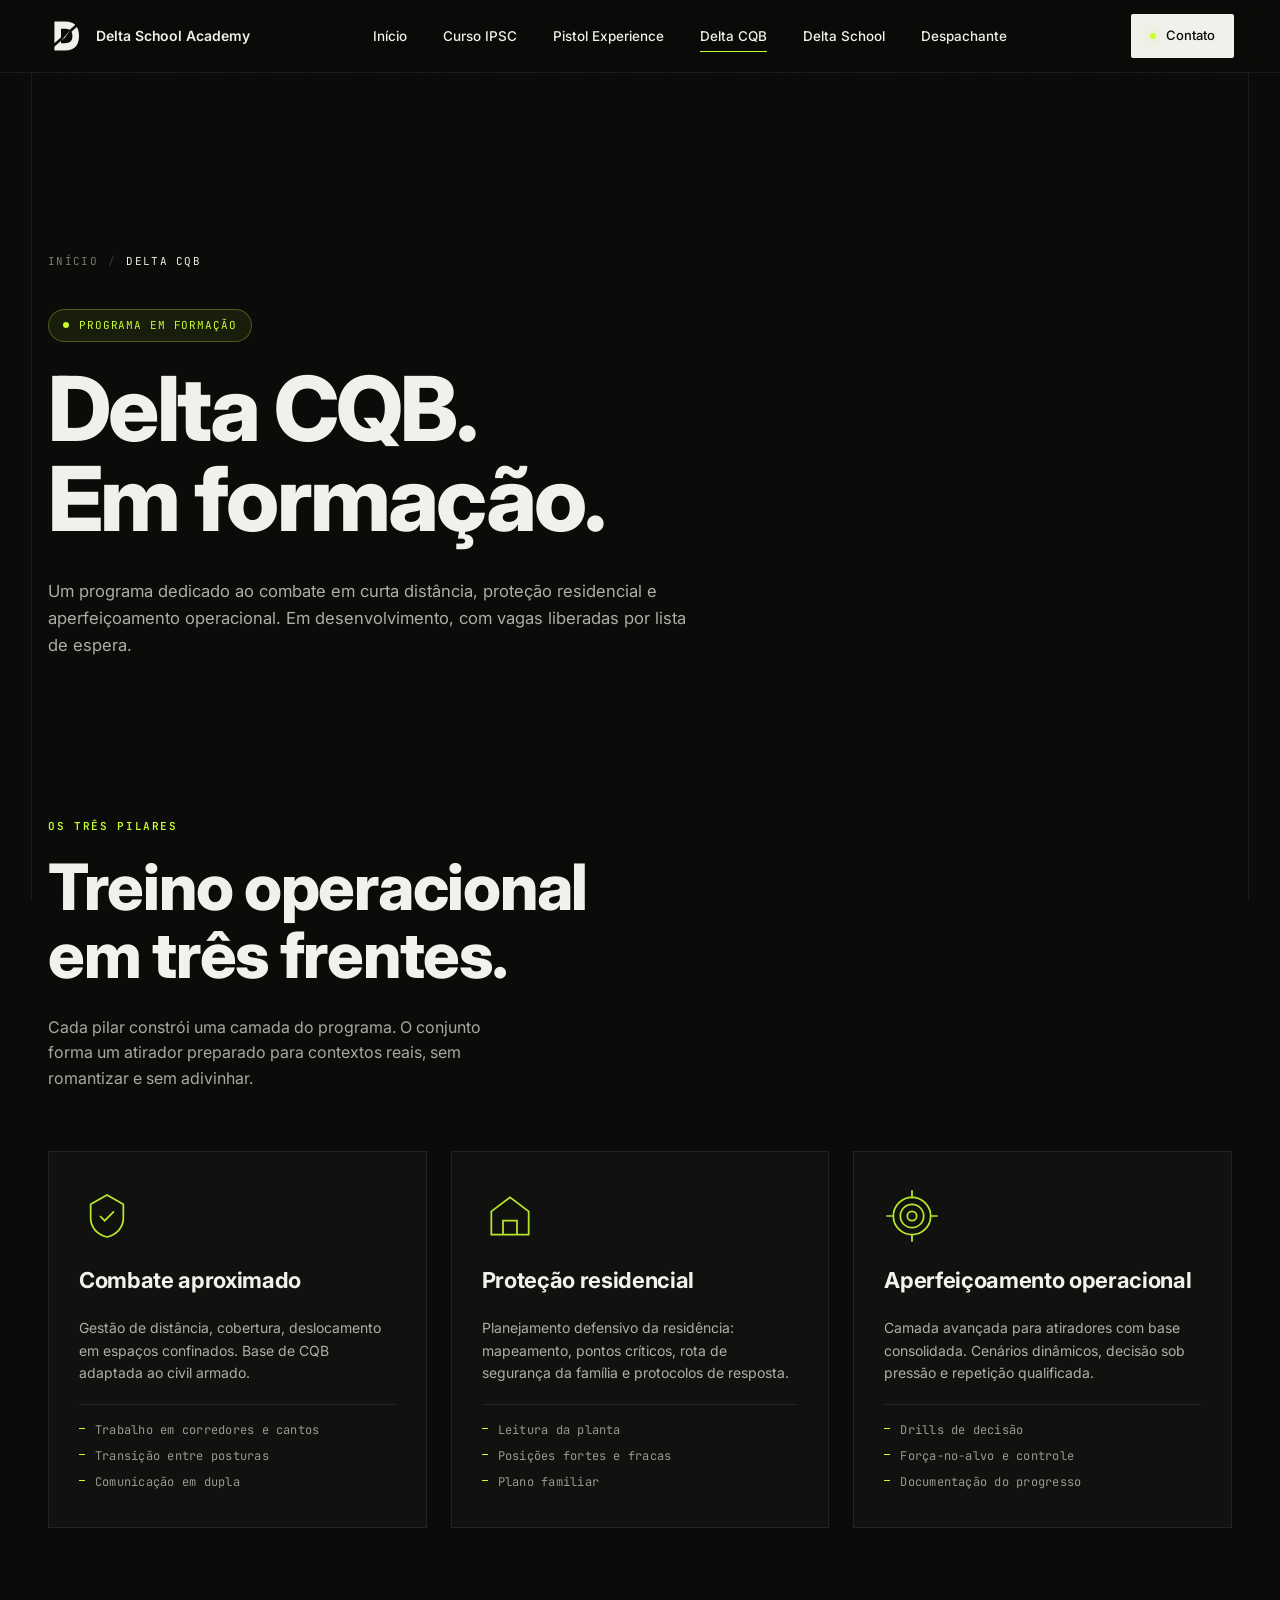
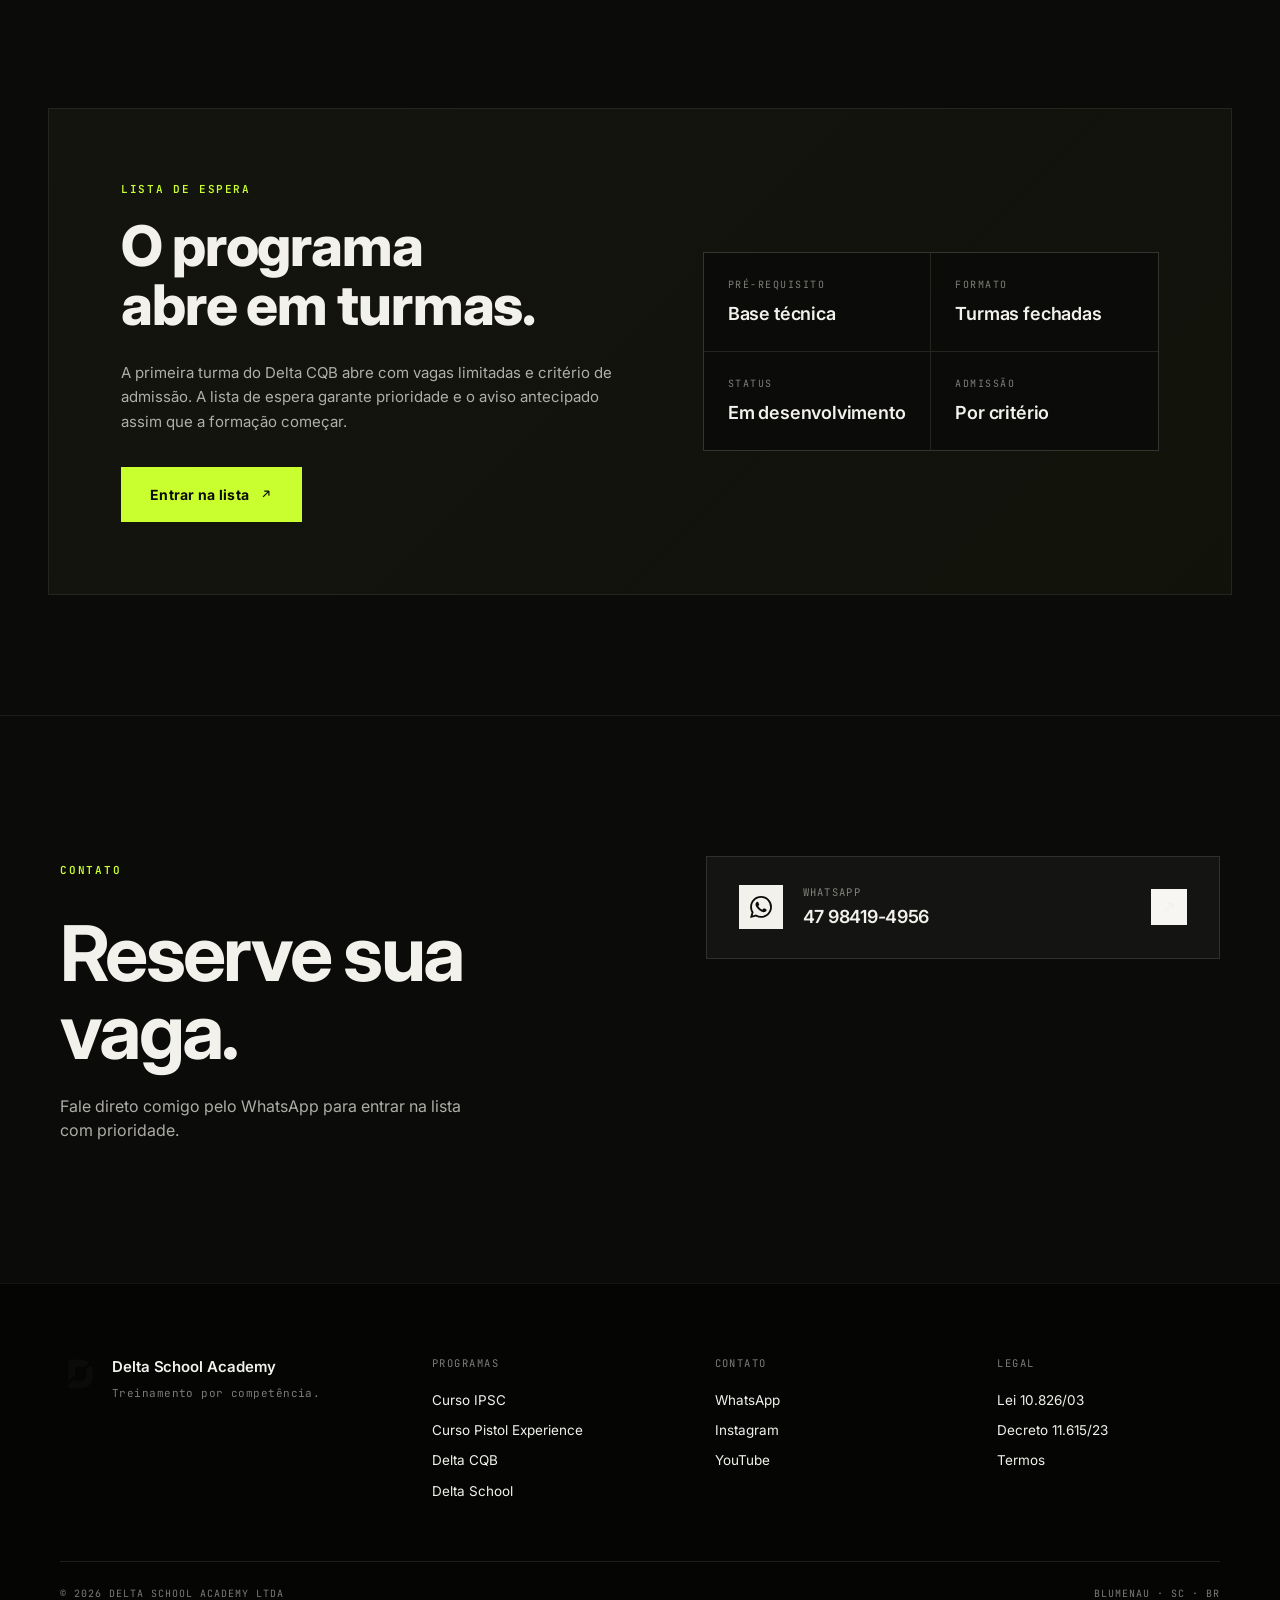
==== commit b43cc2b8: "Add files via upload" ====
--- a/cqb.html
+++ b/cqb.html
@@ -53,6 +53,7 @@
       <a href="experience.html" data-hover>Pistol Experience</a>
       <a href="cqb.html" class="active" data-hover>Delta CQB</a>
       <a href="school.html" data-hover>Delta School</a>
+      <a href="despachante.html" data-hover>Despachante</a>
     </nav>
     <a href="https://wa.me/5547984194956" class="nav-cta" data-hover>
       <span class="dot-neon"></span>
@@ -69,6 +70,7 @@
     <a href="experience.html" class="nav-mobile-item"><span>Pistol Experience</span></a>
     <a href="cqb.html" class="nav-mobile-item active"><span>Delta CQB</span></a>
     <a href="school.html" class="nav-mobile-item"><span>Delta School</span></a>
+    <a href="despachante.html" class="nav-mobile-item"><span>Despachante</span></a>
     <a href="https://wa.me/5547984194956" class="nav-mobile-cta">
       <span class="dot-neon pulse"></span>
       Falar no WhatsApp
--- a/styles-v3.css
+++ b/styles-v3.css
@@ -593,14 +593,88 @@
 }
 .authority-head {
   max-width: 1400px;
-  margin: 0 auto 80px;
+  margin: 0 auto 60px;
   text-align: left;
-  display: grid;
-  grid-template-columns: 1fr auto;
-  gap: 60px;
-  align-items: end;
-}
-.authority-head .section-sub { max-width: 400px; text-align: right; }
+  display: flex;
+  flex-direction: column;
+  gap: 20px;
+}
+.authority-head .section-title {
+  margin: 0;
+  max-width: 820px;
+}
+.authority-head .section-sub {
+  max-width: 580px;
+  text-align: left;
+  color: var(--ink);
+  font-weight: 500;
+  opacity: 0.85;
+  font-size: 17px;
+  margin: 0;
+}
+
+/* Fallback title-mask: se o observer não disparar em 400ms, revela o título */
+.title-mask .tm-line .tm-inner {
+  animation: tm-safety-reveal 800ms cubic-bezier(0.16, 1, 0.3, 1) 400ms forwards;
+}
+@keyframes tm-safety-reveal {
+  from { transform: translateY(110%); }
+  to { transform: translateY(0); }
+}
+/* Observer: quando dispara, transition instantânea sobrepõe a animation */
+.title-mask.in-view .tm-line .tm-inner {
+  animation: none;
+  transform: translateY(0);
+}
+
+/* Banner YouTube clicável */
+.yt-banner {
+  display: block;
+  max-width: 1400px;
+  margin: 0 auto 60px;
+  overflow: hidden;
+  position: relative;
+  border-radius: 4px;
+  box-shadow: 0 10px 40px rgba(0,0,0,0.12);
+  transition: transform 0.4s cubic-bezier(0.16, 1, 0.3, 1), box-shadow 0.4s ease;
+  cursor: pointer;
+}
+.yt-banner img {
+  width: 100%;
+  height: auto;
+  display: block;
+  transition: transform 0.6s cubic-bezier(0.16, 1, 0.3, 1);
+}
+.yt-banner:hover {
+  transform: translateY(-3px);
+  box-shadow: 0 16px 50px rgba(0,0,0,0.2);
+}
+.yt-banner:hover img { transform: scale(1.015); }
+.yt-banner::after {
+  content: 'YOUTUBE ↗';
+  position: absolute;
+  top: 14px; right: 16px;
+  padding: 6px 10px;
+  background: rgba(11,11,9,0.7);
+  color: #F2F1EC;
+  font-family: var(--f-mono);
+  font-size: 10px;
+  letter-spacing: 0.15em;
+  border: 1px solid rgba(255,255,255,0.15);
+  backdrop-filter: blur(6px);
+  pointer-events: none;
+  opacity: 0;
+  transform: translateY(-4px);
+  transition: all 0.3s ease;
+}
+.yt-banner:hover::after {
+  opacity: 1;
+  transform: translateY(0);
+}
+@media (max-width: 820px) {
+  .yt-banner { margin: 0 auto 40px; border-radius: 2px; }
+  .yt-banner::after { top: 8px; right: 8px; font-size: 9px; padding: 4px 7px; }
+}
 
 .authority-grid {
   max-width: 1400px;
@@ -1066,9 +1140,28 @@
 body:has(.page-hero) .nav-links a { color: #F2F1EC; }
 body:has(.page-hero) .nav-links a::after { background: var(--neon); }
 body:has(.page-hero) .nav .brand { color: #F2F1EC; }
+body:has(.page-hero) .nav .brand-mark-svg { color: #F2F1EC; }
+body:has(.page-hero) .nav .brand-name { color: #F2F1EC; }
+/* Nav CTA — hover sóbrio (mantém o fundo, destaca o texto com borda neon) */
+.nav-cta::before { display: none !important; }
+.nav-cta {
+  transition: color 250ms var(--ease), box-shadow 250ms var(--ease), background 250ms var(--ease) !important;
+  border: 1px solid transparent;
+}
+.nav-cta:hover {
+  color: #C9FF2E !important;
+  box-shadow: inset 0 0 0 1px #C9FF2E, 0 0 24px rgba(201,255,46,0.18) !important;
+}
+.nav-cta:hover .dot-neon { box-shadow: 0 0 12px rgba(201,255,46,0.8); }
+
+/* Páginas internas: botão começa claro, invertendo contra o fundo escuro */
 body:has(.page-hero) .nav-cta {
   background: #F2F1EC;
   color: #0B0B09;
+}
+body:has(.page-hero) .nav-cta:hover {
+  background: #0B0B09 !important;
+  color: #C9FF2E !important;
 }
 body:has(.page-hero) .side-marquee .marquee-track { color: rgba(242,241,236,0.35); }
 body:has(.page-hero) .side-marquee-left { border-right-color: rgba(242,241,236,0.08); }
@@ -1303,7 +1396,7 @@
   color: var(--neon);
   margin-bottom: 20px;
 }
-.section-title {
+body:has(.page-hero) .section-title {
   font-family: var(--font-sans);
   font-size: clamp(36px, 5vw, 64px);
   font-weight: 800;
@@ -1312,7 +1405,7 @@
   color: var(--paper);
   margin: 0 0 24px;
 }
-.section-sub {
+body:has(.page-hero) .section-sub {
   font-size: 16px;
   line-height: 1.6;
   color: rgba(242,241,236,0.68);
@@ -1943,3 +2036,353 @@
   .plans { grid-template-columns: 1fr; gap: 20px; }
   .plan-featured { transform: none; }
 }
+
+/* ========================================
+   DELTA DESPACHANTE — landing page
+   ======================================== */
+
+/* Hero específico: CTAs pareados */
+.dp-hero .hero-ctas {
+  display: flex;
+  gap: 16px;
+  margin-top: 40px;
+  flex-wrap: wrap;
+}
+.btn-ghost {
+  display: inline-flex;
+  align-items: center;
+  gap: 10px;
+  padding: 15px 26px;
+  background: transparent;
+  color: #F2F1EC;
+  border: 1px solid rgba(242,241,236,0.3);
+  text-decoration: none;
+  font-weight: 500;
+  font-size: 14px;
+  letter-spacing: 0.02em;
+  transition: all 0.3s ease;
+}
+.btn-ghost:hover {
+  border-color: var(--neon);
+  color: var(--neon);
+}
+
+/* PARA QUEM É */
+.pq-section {
+  padding: 100px 48px 80px;
+  max-width: 1400px;
+  margin: 0 auto;
+}
+.pq-head { max-width: 780px; margin-bottom: 56px; }
+.pq-head .section-eyebrow {
+  display: block;
+  font-family: var(--font-mono);
+  font-size: 11px;
+  letter-spacing: 0.15em;
+  text-transform: uppercase;
+  color: var(--neon);
+  margin-bottom: 20px;
+}
+.pq-grid {
+  display: grid;
+  grid-template-columns: repeat(2, 1fr);
+  gap: 1px;
+  background: rgba(242,241,236,0.08);
+  border: 1px solid rgba(242,241,236,0.08);
+}
+.pq-card {
+  background: #0B0B09;
+  padding: 44px 36px;
+  display: flex;
+  flex-direction: column;
+  gap: 14px;
+  transition: background 0.4s ease;
+}
+.pq-card:hover { background: rgba(201,255,46,0.03); }
+.pq-title {
+  font-size: 22px;
+  font-weight: 700;
+  color: #F2F1EC;
+  margin: 0;
+  letter-spacing: -0.015em;
+}
+.pq-desc {
+  font-size: 15px;
+  line-height: 1.6;
+  color: rgba(242,241,236,0.72);
+  margin: 0;
+}
+
+/* AUTORIDADE DP */
+.dp-authority {
+  padding: 60px 48px 100px;
+  max-width: 1400px;
+  margin: 0 auto;
+}
+.dp-auth-inner { max-width: 100%; }
+.dp-auth-inner .section-eyebrow {
+  display: block;
+  font-family: var(--font-mono);
+  font-size: 11px;
+  letter-spacing: 0.15em;
+  text-transform: uppercase;
+  color: var(--neon);
+  margin-bottom: 20px;
+}
+.dp-auth-inner .section-title { margin-bottom: 56px; }
+.dp-auth-grid {
+  display: grid;
+  grid-template-columns: repeat(4, 1fr);
+  gap: 24px;
+}
+.dp-auth-item {
+  padding: 32px 0 0;
+  border-top: 2px solid var(--neon);
+  display: flex;
+  flex-direction: column;
+  gap: 10px;
+}
+.dp-auth-label {
+  font-family: var(--font-mono);
+  font-size: 11px;
+  letter-spacing: 0.12em;
+  text-transform: uppercase;
+  color: rgba(242,241,236,0.55);
+}
+.dp-auth-value {
+  font-size: 26px;
+  font-weight: 700;
+  color: #F2F1EC;
+  letter-spacing: -0.015em;
+  line-height: 1.15;
+}
+.dp-auth-note {
+  font-size: 13px;
+  line-height: 1.5;
+  color: rgba(242,241,236,0.6);
+}
+
+/* MÉTODO — grid de 6 */
+.method-grid-6 {
+  grid-template-columns: repeat(3, 1fr);
+}
+
+/* SERVIÇOS */
+.services-section {
+  padding: 80px 48px 100px;
+  max-width: 1400px;
+  margin: 0 auto;
+}
+.services-head { max-width: 780px; margin-bottom: 56px; }
+.services-head .section-eyebrow {
+  display: block;
+  font-family: var(--font-mono);
+  font-size: 11px;
+  letter-spacing: 0.15em;
+  text-transform: uppercase;
+  color: var(--neon);
+  margin-bottom: 20px;
+}
+.services-grid {
+  display: grid;
+  grid-template-columns: repeat(3, 1fr);
+  gap: 20px;
+}
+.svc-card {
+  background: rgba(242,241,236,0.025);
+  border: 1px solid rgba(242,241,236,0.08);
+  padding: 28px 26px;
+  display: flex;
+  flex-direction: column;
+  gap: 14px;
+  transition: all 0.4s ease;
+}
+.svc-card:hover {
+  border-color: rgba(201,255,46,0.35);
+  background: rgba(201,255,46,0.02);
+  transform: translateY(-2px);
+}
+.svc-head { display: flex; justify-content: space-between; align-items: center; }
+.svc-cat {
+  font-family: var(--font-mono);
+  font-size: 10px;
+  letter-spacing: 0.15em;
+  text-transform: uppercase;
+  color: var(--neon);
+}
+.svc-title {
+  font-size: 18px;
+  font-weight: 700;
+  color: #F2F1EC;
+  margin: 0;
+  letter-spacing: -0.015em;
+  line-height: 1.25;
+}
+.svc-desc {
+  font-size: 13.5px;
+  line-height: 1.55;
+  color: rgba(242,241,236,0.65);
+  margin: 0;
+  flex: 1;
+}
+.svc-foot {
+  display: flex;
+  justify-content: space-between;
+  align-items: center;
+  padding-top: 16px;
+  border-top: 1px solid rgba(242,241,236,0.08);
+}
+.svc-price {
+  font-size: 22px;
+  font-weight: 800;
+  color: #F2F1EC;
+  letter-spacing: -0.02em;
+}
+.svc-link {
+  font-family: var(--font-mono);
+  font-size: 11px;
+  letter-spacing: 0.1em;
+  text-transform: uppercase;
+  color: var(--neon);
+  text-decoration: none;
+  padding: 6px 12px;
+  border: 1px solid rgba(201,255,46,0.3);
+  transition: all 0.3s ease;
+}
+.svc-link:hover {
+  background: var(--neon);
+  color: #0B0B09;
+  border-color: var(--neon);
+}
+.services-note {
+  margin-top: 32px;
+  font-family: var(--font-mono);
+  font-size: 12px;
+  color: rgba(242,241,236,0.5);
+  letter-spacing: 0.02em;
+  max-width: 900px;
+}
+
+/* FILTRO — "Não é para você se..." */
+.filter-section {
+  padding: 60px 48px;
+  max-width: 1400px;
+  margin: 0 auto;
+}
+.filter-inner {
+  padding: 64px 56px;
+  background: rgba(242,241,236,0.025);
+  border: 1px solid rgba(242,241,236,0.1);
+}
+.filter-inner .section-eyebrow {
+  display: block;
+  font-family: var(--font-mono);
+  font-size: 11px;
+  letter-spacing: 0.15em;
+  text-transform: uppercase;
+  color: var(--neon);
+  margin-bottom: 20px;
+}
+.filter-inner .section-title { margin-bottom: 36px; }
+.filter-list {
+  list-style: none;
+  padding: 0;
+  margin: 0;
+  display: flex;
+  flex-direction: column;
+  gap: 18px;
+}
+.filter-list li {
+  font-size: 16px;
+  line-height: 1.55;
+  color: rgba(242,241,236,0.82);
+  display: flex;
+  gap: 16px;
+  align-items: flex-start;
+}
+.filter-list .fx {
+  color: var(--neon);
+  font-family: var(--font-mono);
+  font-weight: 700;
+  flex-shrink: 0;
+  margin-top: 2px;
+}
+
+/* FAQ */
+.faq-section {
+  padding: 60px 48px 100px;
+  max-width: 1400px;
+  margin: 0 auto;
+}
+.faq-head { max-width: 780px; margin-bottom: 44px; }
+.faq-head .section-eyebrow {
+  display: block;
+  font-family: var(--font-mono);
+  font-size: 11px;
+  letter-spacing: 0.15em;
+  text-transform: uppercase;
+  color: var(--neon);
+  margin-bottom: 20px;
+}
+.faq-grid {
+  display: grid;
+  grid-template-columns: repeat(2, 1fr);
+  gap: 1px;
+  background: rgba(242,241,236,0.08);
+  border: 1px solid rgba(242,241,236,0.08);
+}
+.faq-item {
+  background: #0B0B09;
+  padding: 28px 32px;
+  cursor: pointer;
+  transition: background 0.3s ease;
+}
+.faq-item:hover { background: rgba(201,255,46,0.03); }
+.faq-item summary {
+  font-size: 17px;
+  font-weight: 600;
+  color: #F2F1EC;
+  letter-spacing: -0.01em;
+  list-style: none;
+  display: flex;
+  justify-content: space-between;
+  align-items: center;
+  gap: 16px;
+}
+.faq-item summary::-webkit-details-marker { display: none; }
+.faq-item summary::after {
+  content: '+';
+  font-family: var(--font-mono);
+  font-weight: 400;
+  color: var(--neon);
+  font-size: 22px;
+  transition: transform 0.3s ease;
+}
+.faq-item[open] summary::after { transform: rotate(45deg); }
+.faq-item p {
+  margin: 14px 0 0;
+  font-size: 14.5px;
+  line-height: 1.6;
+  color: rgba(242,241,236,0.7);
+}
+
+/* MOBILE: landing page despachante */
+@media (max-width: 920px) {
+  .dp-hero .hero-ctas { margin-top: 28px; gap: 12px; }
+  .btn-ghost { padding: 13px 20px; font-size: 13px; }
+  .pq-section,
+  .dp-authority,
+  .services-section,
+  .filter-section,
+  .faq-section { padding: 60px 24px 60px; }
+  .pq-grid { grid-template-columns: 1fr; }
+  .dp-auth-grid { grid-template-columns: 1fr 1fr; gap: 20px; }
+  .method-grid-6 { grid-template-columns: 1fr 1fr; }
+  .services-grid { grid-template-columns: 1fr; gap: 16px; }
+  .filter-inner { padding: 40px 28px; }
+  .faq-grid { grid-template-columns: 1fr; }
+}
+@media (max-width: 560px) {
+  .dp-auth-grid { grid-template-columns: 1fr; }
+  .method-grid-6 { grid-template-columns: 1fr; }
+}
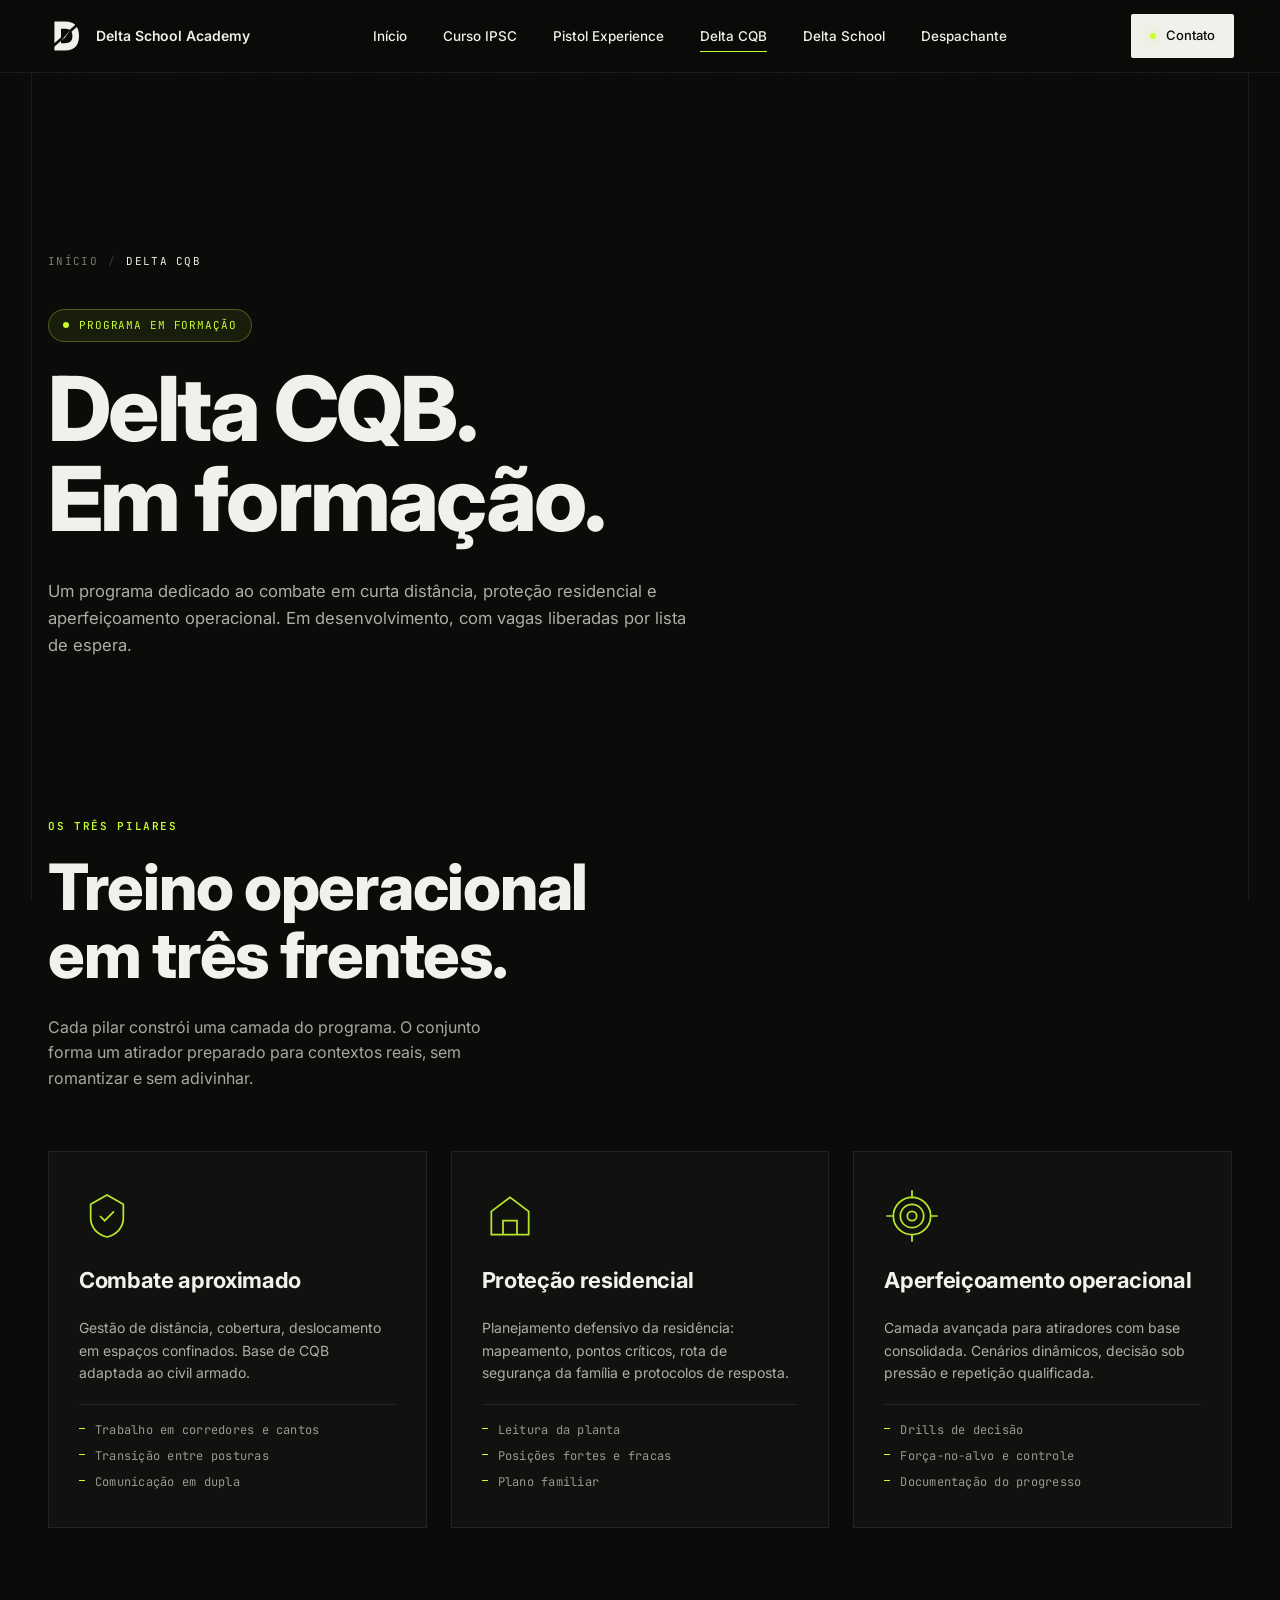
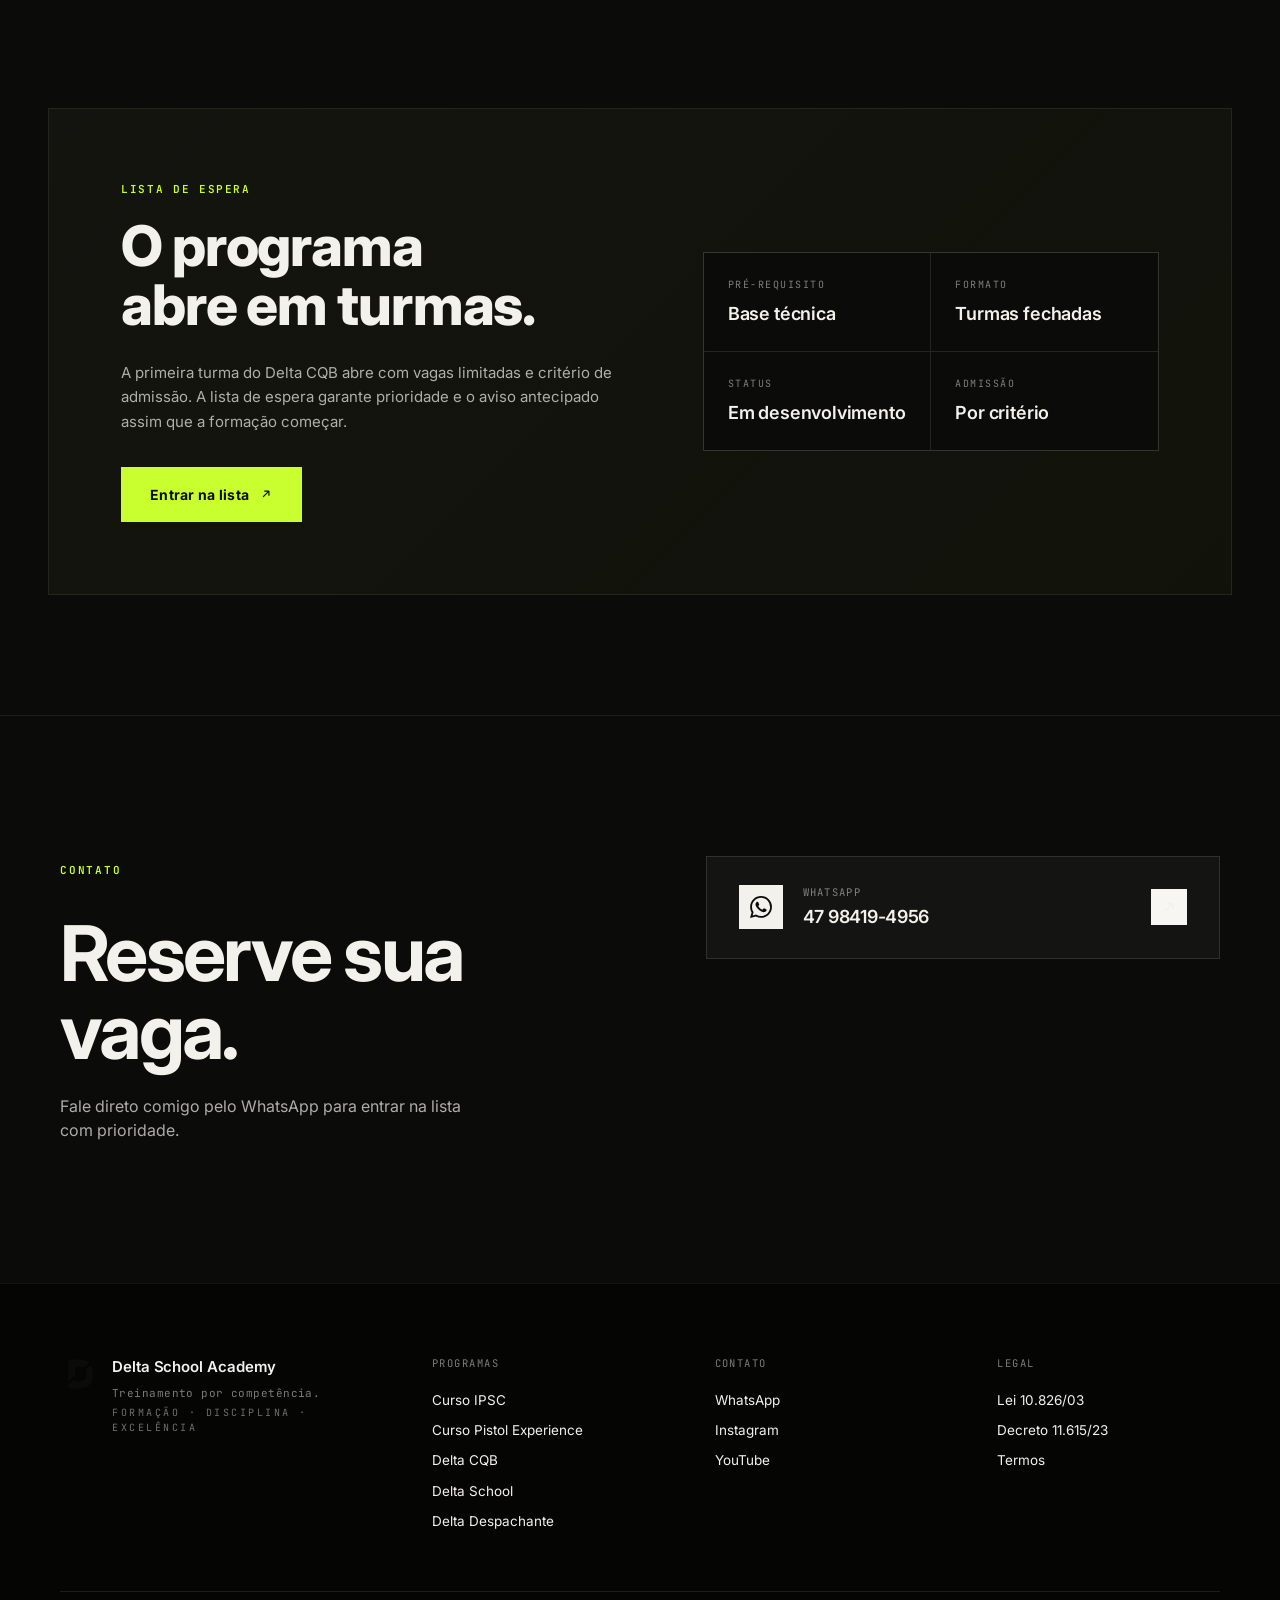
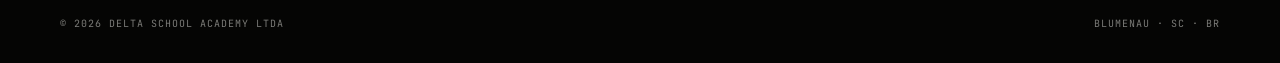
==== commit ae231654: "Add files via upload" ====
--- a/cqb.html
+++ b/cqb.html
@@ -232,6 +232,7 @@
       <div>
         <div class="footer-v3-name">Delta School Academy</div>
         <div class="footer-v3-tagline">Treinamento por competência.</div>
+        <div class="footer-v3-slogan">Formação · Disciplina · Excelência</div>
       </div>
     </div>
     <div class="footer-v3-cols">
@@ -241,6 +242,7 @@
         <a href="experience.html">Curso Pistol Experience</a>
         <a href="cqb.html">Delta CQB</a>
         <a href="school.html">Delta School</a>
+        <a href="despachante.html">Delta Despachante</a>
       </div>
       <div class="footer-v3-col">
         <span class="footer-v3-label">Contato</span>
--- a/styles-v3.css
+++ b/styles-v3.css
@@ -795,17 +795,17 @@
   inset: 0;
   background-size: cover;
   background-position: center;
-  filter: grayscale(0.5) contrast(1.15) brightness(0.65);
+  filter: contrast(1.05) saturate(1.15) brightness(1.1);
   transition: transform 800ms var(--ease), filter 400ms ease;
 }
 .prog-item:hover .prog-media-bg {
   transform: scale(1.08);
-  filter: grayscale(0.2) contrast(1.2) brightness(0.75);
+  filter: contrast(1.1) saturate(1.25) brightness(1.18);
 }
 .prog-media-overlay {
   position: absolute;
   inset: 0;
-  background: linear-gradient(135deg, rgba(11,11,9,0.3) 0%, rgba(11,11,9,0.7) 100%);
+  background: linear-gradient(135deg, rgba(11,11,9,0.08) 0%, rgba(11,11,9,0.35) 100%);
 }
 .prog-tick {
   position: absolute;
@@ -2386,3 +2386,14 @@
   .dp-auth-grid { grid-template-columns: 1fr; }
   .method-grid-6 { grid-template-columns: 1fr; }
 }
+
+/* Slogan no footer (todas as páginas) */
+.footer-v3-slogan {
+  font-family: var(--font-mono);
+  font-size: 10px;
+  letter-spacing: 0.25em;
+  text-transform: uppercase;
+  color: rgba(242,241,236,0.45);
+  margin-top: 4px;
+}
+body:has(.page-hero) .footer-v3-slogan { color: rgba(242,241,236,0.45); }
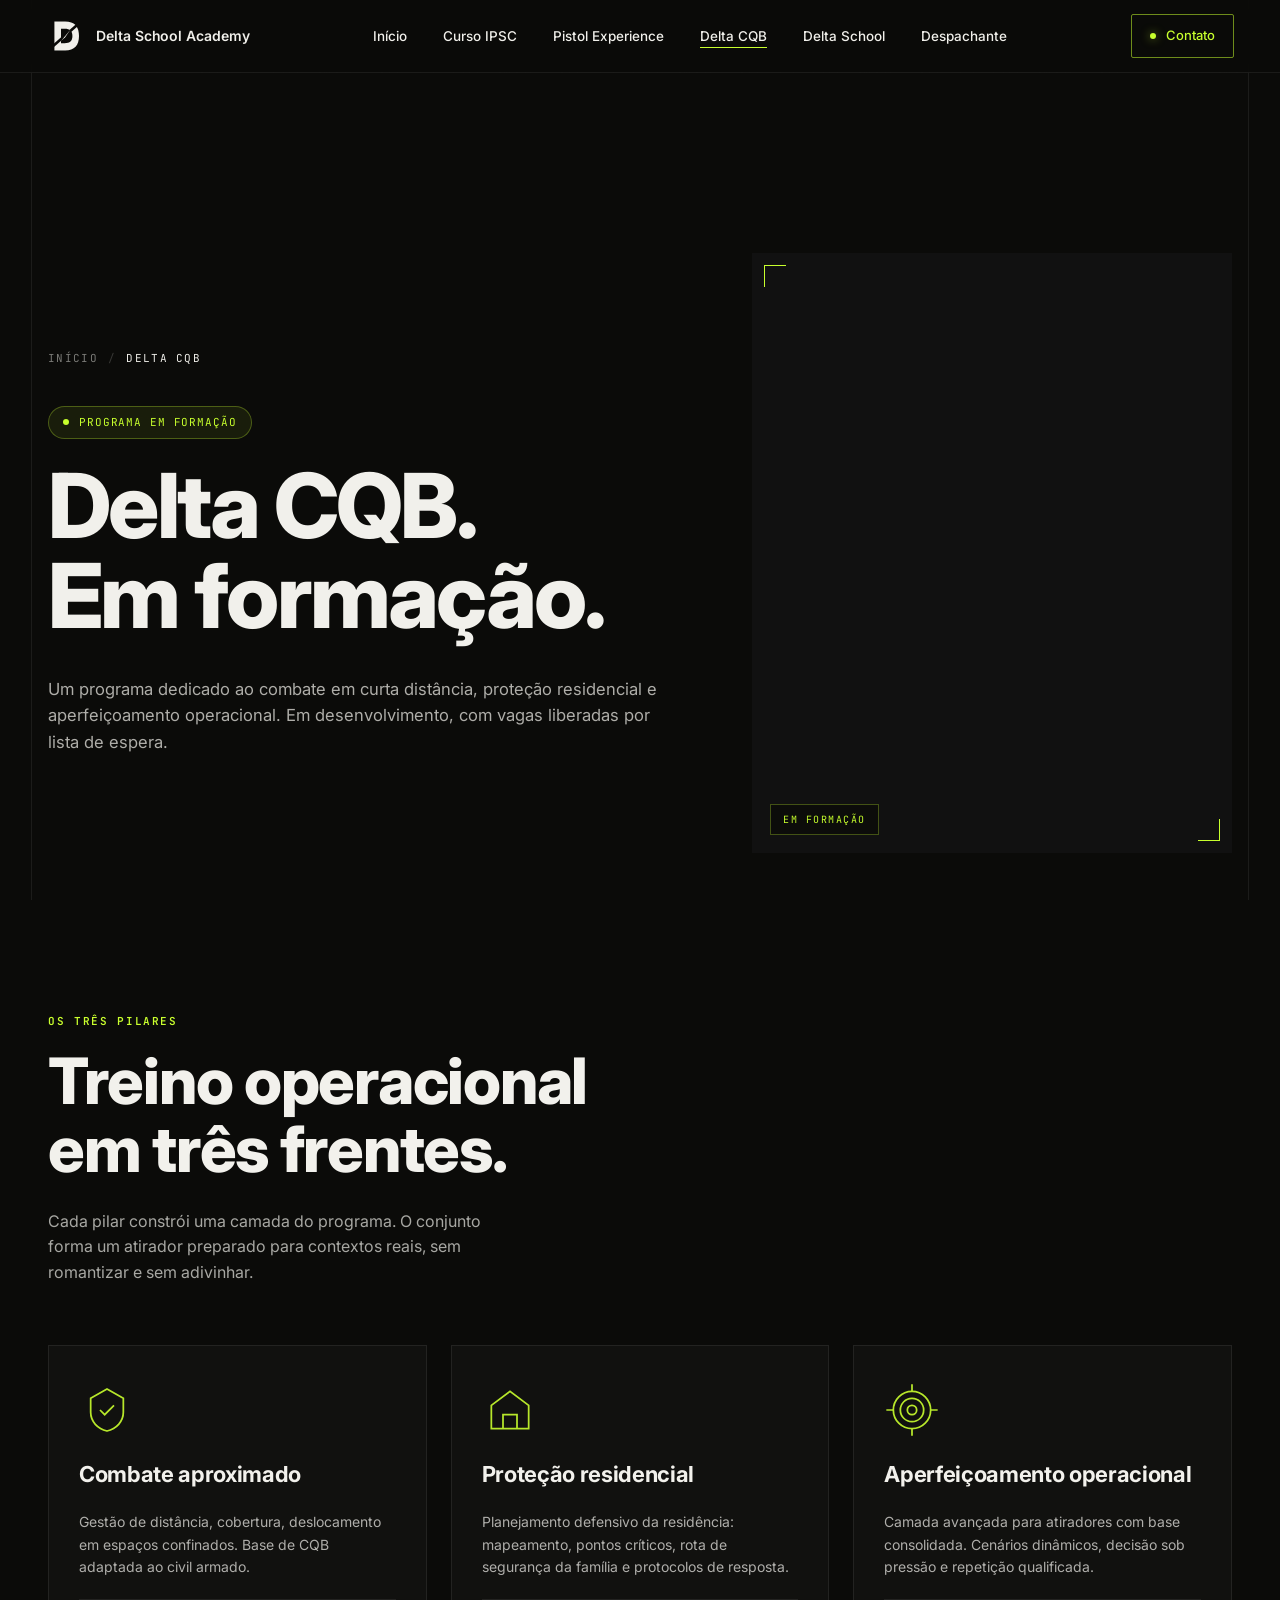
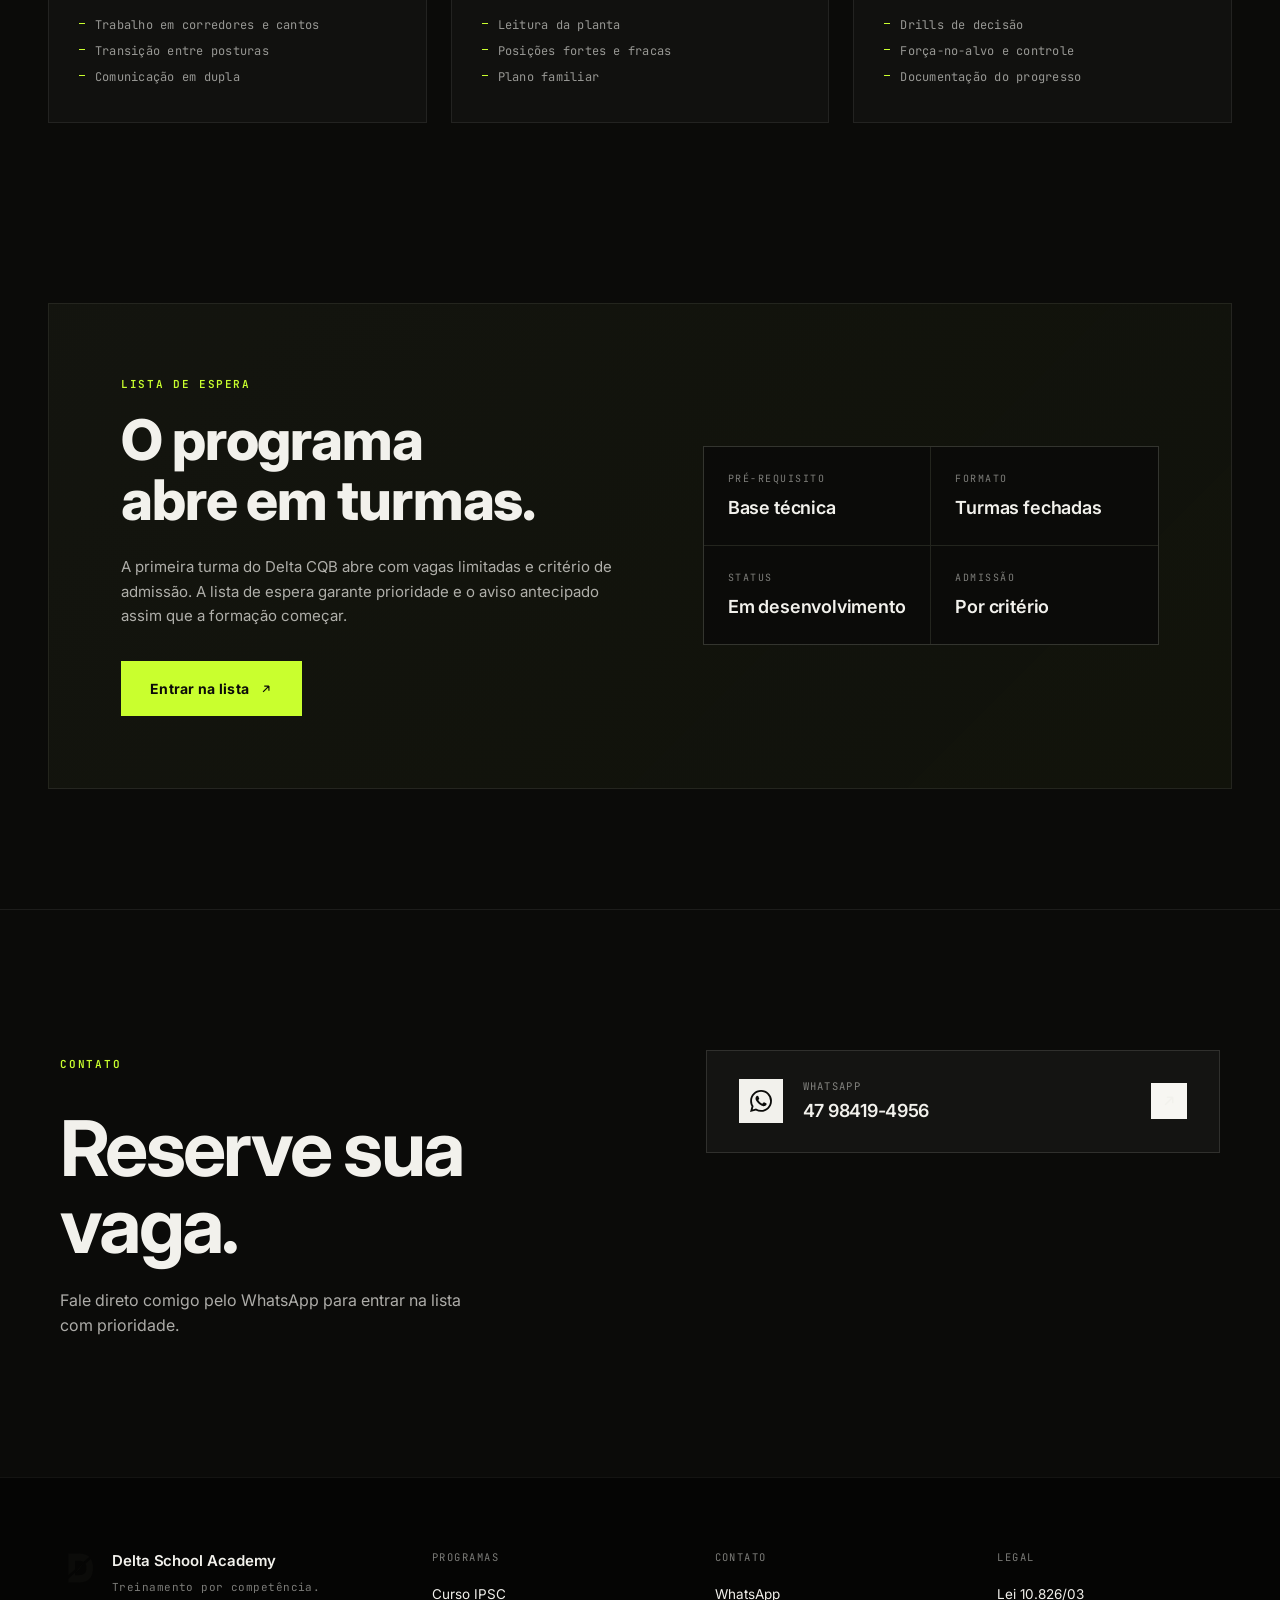
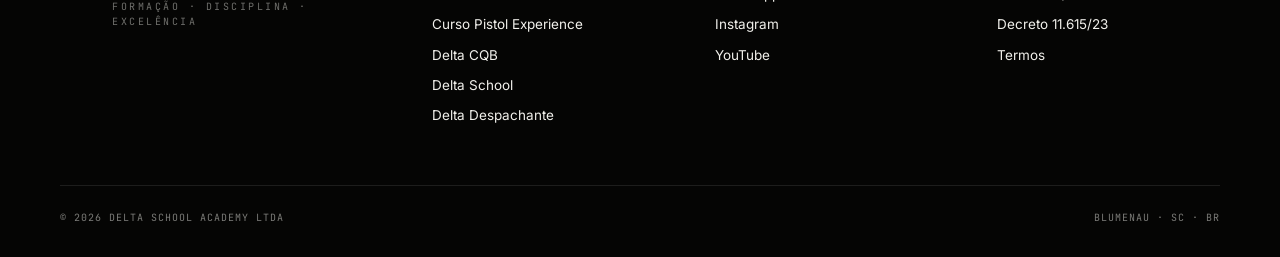
==== commit 7f9fb80e: "Update cqb.html" ====
--- a/cqb.html
+++ b/cqb.html
@@ -80,8 +80,9 @@
 
 <main>
 
-  <section class="page-hero">
+  <section class="page-hero has-photo">
     <div class="page-hero-inner">
+      <div class="ph-text">
       <div class="page-crumb">
         <a href="index.html">Início</a>
         <span class="sep">/</span>
@@ -95,6 +96,13 @@
       <p class="page-lede">
         Um programa dedicado ao combate em curta distância, proteção residencial e aperfeiçoamento operacional. Em desenvolvimento, com vagas liberadas por lista de espera.
       </p>
+      </div>
+      <div class="ph-media">
+        <div class="ph-media-img" style="background-image: url('img/luis-solo.jpg');"></div>
+        <span class="ph-tick ph-tick-tl"></span>
+        <span class="ph-tick ph-tick-br"></span>
+        <span class="ph-tag">EM FORMAÇÃO</span>
+      </div>
     </div>
   </section>
 
--- a/styles-v3.css
+++ b/styles-v3.css
@@ -2397,3 +2397,289 @@
   margin-top: 4px;
 }
 body:has(.page-hero) .footer-v3-slogan { color: rgba(242,241,236,0.45); }
+
+/* ========================================
+   REFINAMENTOS v3.1 — nov 2026
+   ======================================== */
+
+/* Nav escura em TODAS as páginas (incluindo home) */
+.nav {
+  background: rgba(11, 11, 9, 0.88) !important;
+  border-bottom: 1px solid rgba(242, 241, 236, 0.08) !important;
+}
+.nav .brand,
+.nav .brand-mark-svg,
+.nav .brand-name { color: #F2F1EC !important; }
+.nav-links a { color: rgba(242, 241, 236, 0.75); }
+.nav-links a:hover,
+.nav-links a.active { color: #F2F1EC !important; }
+.nav-links a.active::after { background: var(--neon); }
+.nav-burger span { background: #F2F1EC !important; }
+
+/* Botão Contato no padrão hover permanente (preto, borda neon, texto neon) */
+.nav-cta {
+  background: transparent !important;
+  color: var(--neon) !important;
+  border: 1px solid rgba(201,255,46,0.55) !important;
+  box-shadow: inset 0 0 0 0 transparent !important;
+}
+.nav-cta:hover {
+  background: var(--neon) !important;
+  color: #0B0B09 !important;
+  border-color: var(--neon) !important;
+  box-shadow: 0 0 24px rgba(201,255,46,0.35) !important;
+}
+.nav-cta:hover .dot-neon { background: #0B0B09; box-shadow: none; }
+
+/* Páginas internas — overrides do bloco body:has(.page-hero) */
+body:has(.page-hero) .nav-cta {
+  background: transparent !important;
+  color: var(--neon) !important;
+}
+body:has(.page-hero) .nav-cta:hover {
+  background: var(--neon) !important;
+  color: #0B0B09 !important;
+}
+
+/* ========================================
+   FOTO NO HERO (IPSC e CQB)
+   ======================================== */
+.page-hero.has-photo {
+  position: relative;
+}
+.page-hero.has-photo .page-hero-inner {
+  display: grid;
+  grid-template-columns: 1fr 480px;
+  gap: 80px;
+  align-items: center;
+  max-width: 1400px;
+  margin: 0 auto;
+}
+.page-hero.has-photo .ph-text { min-width: 0; }
+.page-hero.has-photo .ph-media {
+  position: relative;
+  aspect-ratio: 4/5;
+  overflow: hidden;
+  background: #111;
+}
+.page-hero.has-photo .ph-media-img {
+  position: absolute;
+  inset: 0;
+  background-size: cover;
+  background-position: center;
+  filter: contrast(1.06) saturate(1.12) brightness(1);
+  transition: transform 12s cubic-bezier(0.16, 1, 0.3, 1);
+}
+.page-hero.has-photo:hover .ph-media-img {
+  transform: scale(1.06);
+}
+.page-hero.has-photo .ph-tag {
+  position: absolute;
+  bottom: 18px; left: 18px;
+  font-family: var(--font-mono);
+  font-size: 10px;
+  letter-spacing: 0.15em;
+  color: var(--neon);
+  background: rgba(11,11,9,0.85);
+  padding: 7px 12px;
+  border: 1px solid rgba(201,255,46,0.3);
+  text-transform: uppercase;
+}
+.page-hero.has-photo .ph-tick {
+  position: absolute;
+  width: 22px; height: 22px;
+  border-color: var(--neon);
+  border-style: solid;
+  border-width: 0;
+  z-index: 2;
+}
+.page-hero.has-photo .ph-tick-tl { top: 12px; left: 12px; border-top-width: 1px; border-left-width: 1px; }
+.page-hero.has-photo .ph-tick-br { bottom: 12px; right: 12px; border-bottom-width: 1px; border-right-width: 1px; }
+
+@media (max-width: 920px) {
+  .page-hero.has-photo .page-hero-inner {
+    grid-template-columns: 1fr;
+    gap: 40px;
+  }
+  .page-hero.has-photo .ph-media { aspect-ratio: 4/3; }
+}
+
+/* ========================================
+   MOTION DESIGN v3.1 — toques leves de modernidade
+   ======================================== */
+
+/* Smooth scroll global */
+html { scroll-behavior: smooth; }
+
+/* Nav: aparece com fade+slide no load */
+.nav {
+  animation: nav-in 700ms cubic-bezier(0.16, 1, 0.3, 1) both;
+}
+@keyframes nav-in {
+  from { opacity: 0; transform: translateY(-8px); }
+  to   { opacity: 1; transform: translateY(0); }
+}
+
+/* Dot neon pulsa infinito em todos os CTAs */
+.dot-neon {
+  animation: dot-neon-pulse 2.4s cubic-bezier(0.4, 0, 0.6, 1) infinite;
+}
+@keyframes dot-neon-pulse {
+  0%, 100% { box-shadow: 0 0 0 0 rgba(201,255,46,0.55); }
+  50%      { box-shadow: 0 0 0 8px rgba(201,255,46,0); }
+}
+
+/* Botões primary com shimmer no hover */
+.btn-primary {
+  position: relative;
+  overflow: hidden;
+}
+.btn-primary::after {
+  content: '';
+  position: absolute;
+  inset: 0;
+  background: linear-gradient(110deg, transparent 20%, rgba(255,255,255,0.4) 50%, transparent 80%);
+  transform: translateX(-100%);
+  transition: transform 700ms var(--ease);
+  pointer-events: none;
+}
+.btn-primary:hover::after { transform: translateX(100%); }
+
+/* Plans: lift + border pulse no hover */
+.plan { will-change: transform; }
+.plan:hover {
+  transform: translateY(-4px);
+  box-shadow: 0 20px 40px rgba(0,0,0,0.25);
+}
+.plan-featured:hover {
+  transform: scale(1.02) translateY(-4px);
+  box-shadow: 0 20px 40px rgba(201,255,46,0.15);
+}
+
+/* Cards gerais (course, svc, pillar, method): sublinhado de entrada */
+.course-card,
+.svc-card,
+.pillar-card,
+.method-item,
+.pq-card,
+.faq-item {
+  position: relative;
+}
+.course-card::before,
+.svc-card::before,
+.pillar-card::before,
+.pq-card::before {
+  content: '';
+  position: absolute;
+  top: 0; left: 0;
+  width: 0;
+  height: 2px;
+  background: var(--neon);
+  transition: width 0.5s cubic-bezier(0.16, 1, 0.3, 1);
+  z-index: 1;
+}
+.course-card:hover::before,
+.svc-card:hover::before,
+.pillar-card:hover::before,
+.pq-card:hover::before {
+  width: 100%;
+}
+
+/* Service link/arrow: pulso no hover */
+.svc-link,
+.cc-link {
+  transition: transform 0.3s var(--ease), background 0.3s ease, color 0.3s ease, border-color 0.3s ease;
+}
+.svc-card:hover .svc-link { transform: translateX(2px); }
+
+/* Nav links: underline cresce do centro */
+.nav-links a {
+  position: relative;
+  padding: 2px 0;
+}
+.nav-links a::after {
+  content: '';
+  position: absolute;
+  bottom: 0; left: 50%;
+  width: 0;
+  height: 1px;
+  background: var(--neon);
+  transition: width 0.3s cubic-bezier(0.16, 1, 0.3, 1), left 0.3s cubic-bezier(0.16, 1, 0.3, 1);
+}
+.nav-links a:hover::after,
+.nav-links a.active::after {
+  width: 100%;
+  left: 0;
+}
+
+/* Contact card v3: arrow desliza no hover */
+.contact-card-v3 .cc-arrow svg { transition: transform 0.35s var(--ease); }
+.contact-card-v3:hover .cc-arrow svg {
+  transform: translate(3px, -3px);
+}
+
+/* Status tag: dot pulsa mais forte */
+.status-tag .status-dot {
+  animation: status-pulse 1.8s ease-in-out infinite;
+}
+@keyframes status-pulse {
+  0%, 100% { opacity: 1; transform: scale(1); }
+  50%      { opacity: 0.7; transform: scale(1.3); }
+}
+
+/* Pilares (CQB): ícone flutua suave no hover */
+.pillar-card .pillar-ico { transition: transform 0.5s var(--ease); }
+.pillar-card:hover .pillar-ico {
+  transform: translateY(-4px) rotate(-3deg);
+}
+
+/* Combo card (Delta School): glow pulsa */
+.combo-card::after {
+  content: '';
+  position: absolute;
+  top: -50%;
+  left: -20%;
+  width: 60%;
+  height: 200%;
+  background: radial-gradient(circle, rgba(201,255,46,0.08), transparent 60%);
+  animation: combo-glow 6s ease-in-out infinite;
+  pointer-events: none;
+}
+@keyframes combo-glow {
+  0%, 100% { transform: translateX(0); opacity: 0.6; }
+  50%      { transform: translateX(120%); opacity: 1; }
+}
+
+/* Marquee (side-marquee): velocidade um pouco mais suave */
+.side-marquee .marquee-track {
+  animation-timing-function: linear;
+}
+
+/* FAQ: expande suave */
+.faq-item[open] summary { color: var(--neon); }
+.faq-item p {
+  animation: faq-expand 0.4s cubic-bezier(0.16, 1, 0.3, 1);
+}
+@keyframes faq-expand {
+  from { opacity: 0; transform: translateY(-6px); }
+  to   { opacity: 1; transform: translateY(0); }
+}
+
+/* Hero banner YouTube: pulse neon sutil */
+.yt-banner::before {
+  content: '';
+  position: absolute;
+  inset: 0;
+  border: 1px solid transparent;
+  pointer-events: none;
+  transition: border-color 0.4s ease;
+}
+.yt-banner:hover::before { border-color: rgba(201,255,46,0.4); }
+
+/* Reduced motion kill switch */
+@media (prefers-reduced-motion: reduce) {
+  *, *::before, *::after {
+    animation-duration: 0.01ms !important;
+    transition-duration: 0.01ms !important;
+  }
+}
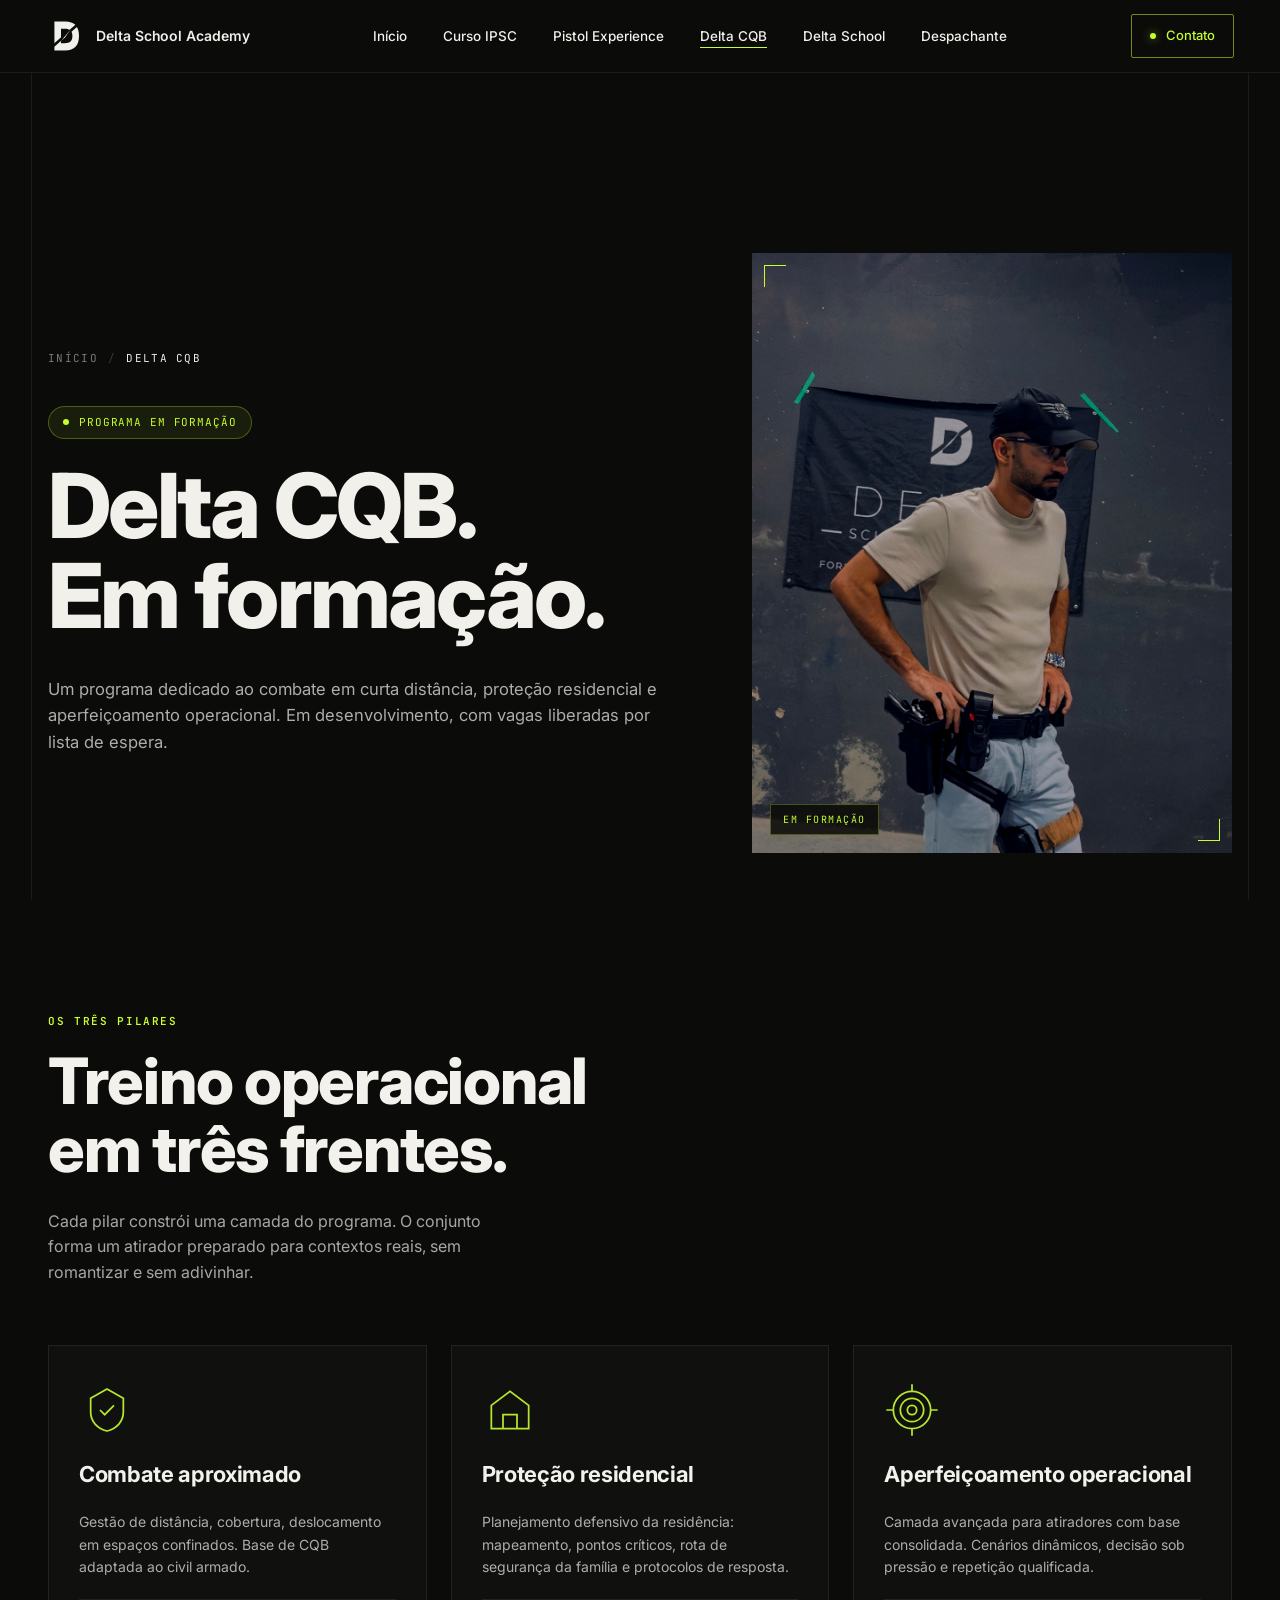
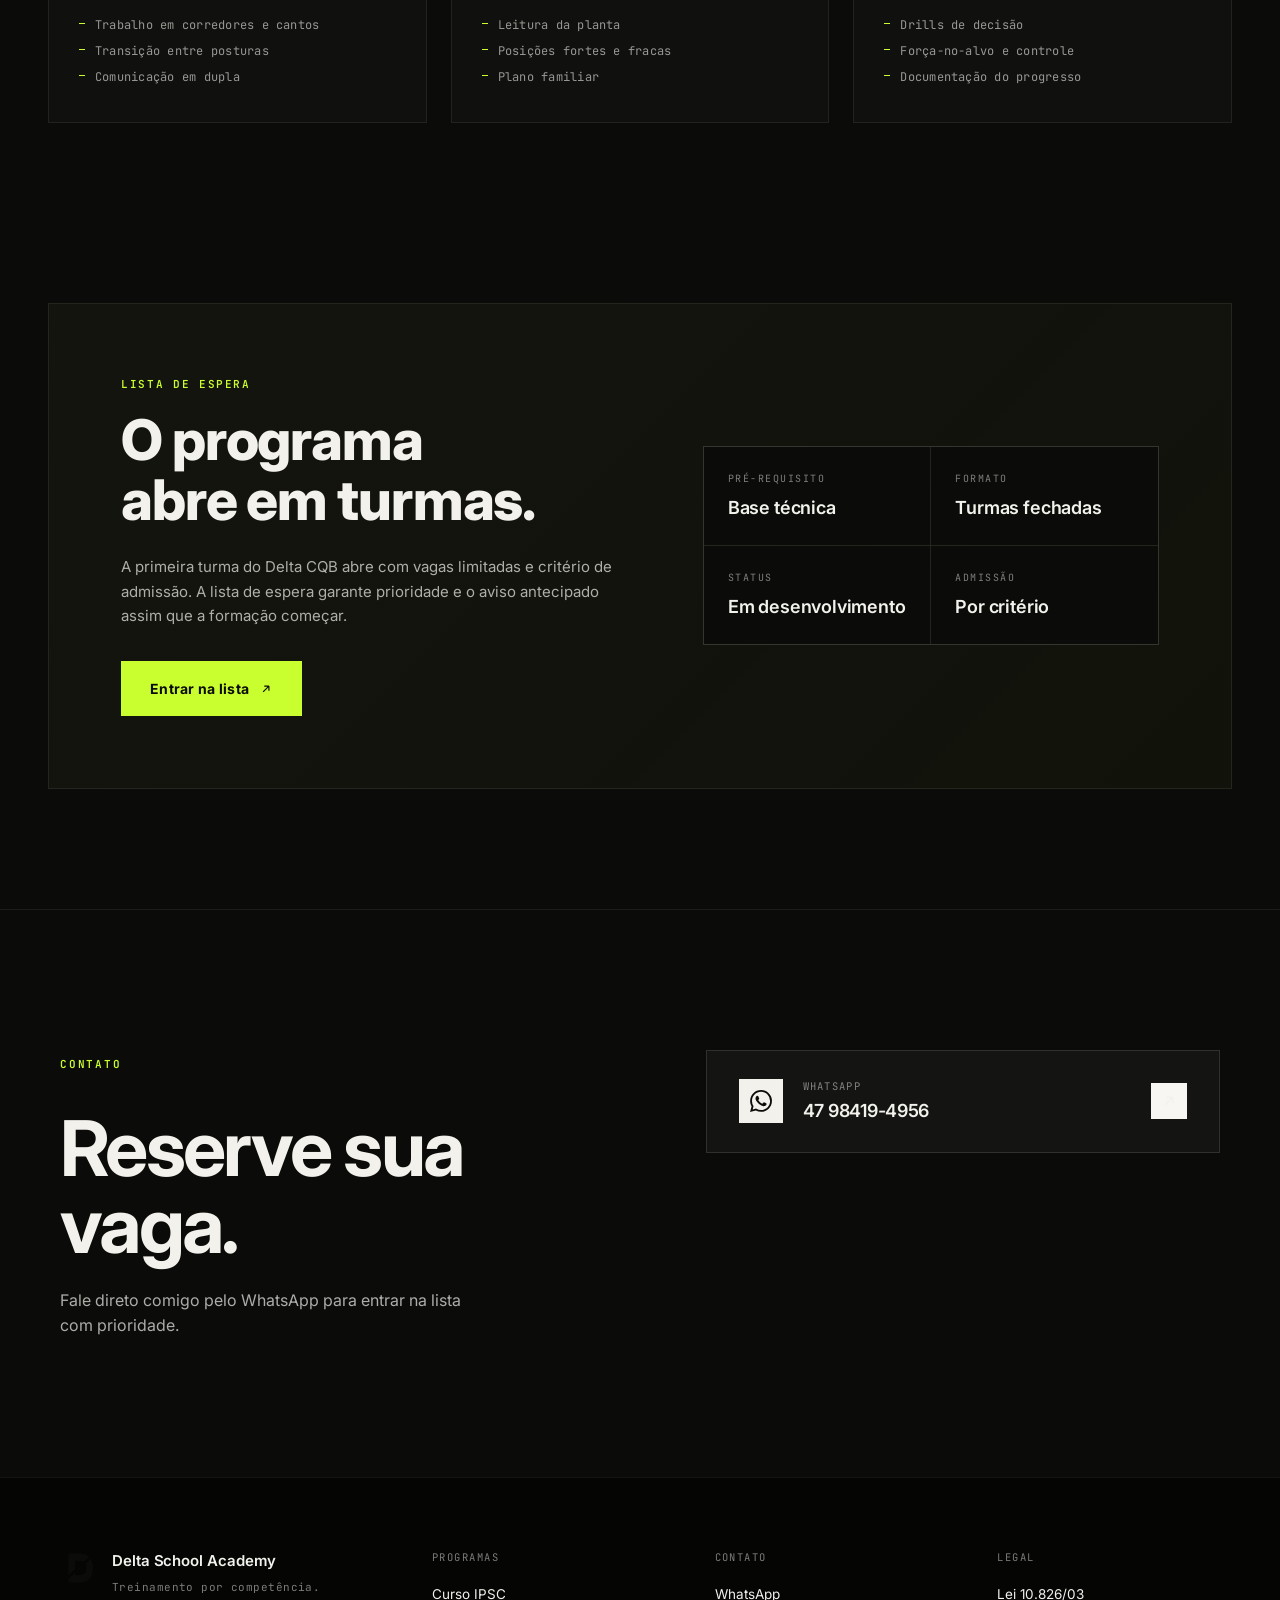
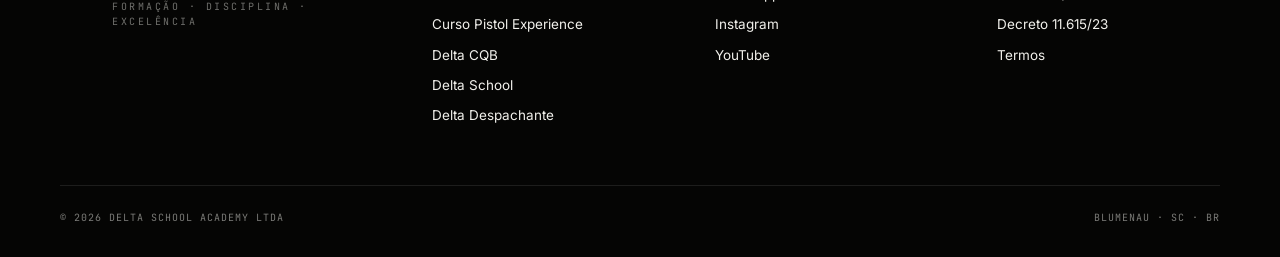
==== commit 545e08fd: "Update cqb.html" ====
--- a/cqb.html
+++ b/cqb.html
@@ -3,8 +3,40 @@
 <head>
 <meta charset="UTF-8">
 <meta name="viewport" content="width=device-width, initial-scale=1.0">
-<title>Delta CQB — Delta School Academy</title>
-<meta name="description" content="Delta CQB. Programa em formação para combate aproximado, proteção residencial e aperfeiçoamento operacional.">
+<title>Delta CQB | Combate aproximado e proteção residencial</title>
+<meta name="description" content="Programa Delta CQB em formação: combate aproximado, proteção residencial e aperfeiçoamento operacional. Turmas por critério de admissão e lista de espera.">
+<meta name="robots" content="index, follow, max-image-preview:large, max-snippet:-1">
+<meta name="author" content="Delta School Academy">
+<meta name="geo.region" content="BR-SC">
+<meta name="geo.placename" content="Blumenau">
+<link rel="canonical" href="https://deltaschoolacademy.com.br/cqb.html">
+<meta property="og:type" content="website">
+<meta property="og:site_name" content="Delta School Academy">
+<meta property="og:locale" content="pt_BR">
+<meta property="og:title" content="Delta CQB | Combate aproximado e proteção residencial">
+<meta property="og:description" content="Programa Delta CQB em formação: combate aproximado, proteção residencial e aperfeiçoamento operacional. Turmas por critério de admissão e lista de espera.">
+<meta property="og:url" content="https://deltaschoolacademy.com.br/cqb.html">
+<meta property="og:image" content="https://deltaschoolacademy.com.br/img/og-cover.jpg">
+<meta property="og:image:width" content="1200">
+<meta property="og:image:height" content="630">
+<meta name="twitter:card" content="summary_large_image">
+<meta name="twitter:title" content="Delta CQB | Combate aproximado e proteção residencial">
+<meta name="twitter:description" content="Programa Delta CQB em formação: combate aproximado, proteção residencial e aperfeiçoamento operacional. Turmas por critério de admissão e lista de espera.">
+<meta name="twitter:image" content="https://deltaschoolacademy.com.br/img/og-cover.jpg">
+<script type="application/ld+json">
+{
+  "@context": "https://schema.org",
+  "@type": "Course",
+  "name": "Delta CQB",
+  "description": "Programa de combate aproximado, proteção residencial e aperfeiçoamento operacional.",
+  "provider": {
+    "@type": "EducationalOrganization",
+    "name": "Delta School Academy",
+    "url": "https://deltaschoolacademy.com.br/"
+  },
+  "courseMode": "Em formação"
+}
+</script>
 <meta name="theme-color" content="#0B0B09">
 <link rel="icon" type="image/svg+xml" href="img/favicon.svg">
 <link rel="icon" type="image/png" sizes="32x32" href="img/favicon-32.png">
--- a/styles-v3.css
+++ b/styles-v3.css
@@ -2402,9 +2402,11 @@
    REFINAMENTOS v3.1 — nov 2026
    ======================================== */
 
-/* Nav escura em TODAS as páginas (incluindo home) */
+/* Nav escura sólida em TODAS as páginas */
 .nav {
-  background: rgba(11, 11, 9, 0.88) !important;
+  background: #0B0B09 !important;
+  backdrop-filter: none !important;
+  -webkit-backdrop-filter: none !important;
   border-bottom: 1px solid rgba(242, 241, 236, 0.08) !important;
 }
 .nav .brand,
@@ -2683,3 +2685,392 @@
     transition-duration: 0.01ms !important;
   }
 }
+
+/* ========================================
+   DOCUMENTO FLUTUANTE (Despachante hero)
+   ======================================== */
+.dp-hero { position: relative; overflow: hidden; }
+
+.doc-float {
+  position: absolute;
+  pointer-events: none;
+  z-index: 1;
+  filter: drop-shadow(0 25px 50px rgba(0,0,0,0.5)) drop-shadow(0 8px 20px rgba(0,0,0,0.35));
+}
+.doc-float img {
+  display: block;
+  width: 100%;
+  height: auto;
+  user-select: none;
+}
+
+/* Documento A — principal, grande, à direita */
+.doc-float-a {
+  top: 140px;
+  right: 60px;
+  width: 340px;
+  transform: rotate(6deg);
+  animation: doc-float-a 9s ease-in-out infinite;
+  opacity: 0.95;
+}
+@keyframes doc-float-a {
+  0%, 100% { transform: rotate(6deg) translateY(0) translateX(0); }
+  50%      { transform: rotate(6deg) translateY(-14px) translateX(-6px); }
+}
+
+/* Documento B — menor, atrás, à esquerda do principal */
+.doc-float-b {
+  top: 260px;
+  right: 340px;
+  width: 220px;
+  transform: rotate(-9deg);
+  animation: doc-float-b 11s ease-in-out infinite;
+  opacity: 0.55;
+  filter: drop-shadow(0 20px 40px rgba(0,0,0,0.55)) blur(0.3px);
+}
+@keyframes doc-float-b {
+  0%, 100% { transform: rotate(-9deg) translateY(0); }
+  50%      { transform: rotate(-9deg) translateY(10px); }
+}
+
+/* Em telas pequenas: documentos descem de tamanho e vão pro fim do hero */
+@media (max-width: 1100px) {
+  .doc-float-a { width: 260px; right: 20px; top: 180px; }
+  .doc-float-b { width: 170px; right: 240px; top: 300px; }
+}
+@media (max-width: 820px) {
+  .doc-float-a {
+    width: 180px;
+    right: -30px;
+    top: auto;
+    bottom: 40px;
+    opacity: 0.8;
+  }
+  .doc-float-b { display: none; }
+}
+@media (prefers-reduced-motion: reduce) {
+  .doc-float-a, .doc-float-b { animation: none; }
+}
+
+/* Garante que o conteúdo do hero fica acima dos documentos */
+.dp-hero .page-hero-inner {
+  position: relative;
+  z-index: 2;
+}
+
+/* ========================================================================
+   MOBILE REBUILD v3.2 — nov 2026
+   Princípio: não comprimir desktop; adaptar o jeito de mostrar
+   ======================================================================== */
+
+/* FALLBACK UNIVERSAL — elementos reveal nunca ficam invisíveis
+   (anima entrada mesmo se observer não disparar) */
+.reveal-stagger > *,
+body:has(.page-hero) .reveal-stagger > * {
+  animation: safety-reveal 800ms cubic-bezier(0.16, 1, 0.3, 1) 300ms both;
+}
+@keyframes safety-reveal {
+  from { opacity: 0; transform: translateY(32px); }
+  to   { opacity: 1; transform: translateY(0); }
+}
+.reveal-stagger.in-view > * { animation: none; opacity: 1; transform: translateY(0); }
+
+/* ========================================================================
+   HERO HOME — fix de overflow no mobile
+   ======================================================================== */
+@media (max-width: 820px) {
+  html, body { overflow-x: hidden; }
+  .hero-v3 { overflow: hidden; }
+  .hero-v3-title {
+    font-size: clamp(36px, 10.5vw, 64px);
+    letter-spacing: -0.035em;
+    line-height: 1;
+    margin-bottom: 22px;
+    word-break: keep-all;
+    hyphens: none;
+    max-width: 100%;
+  }
+  .hero-v3-title .htitle-line { white-space: nowrap; }
+  .hero-v3-content { padding: 0 18px; }
+  .hero-v3-lede { font-size: 14px; }
+  .hero-v3-meta { font-size: 10px; letter-spacing: 0.1em; }
+  .side-marquee { display: none; }
+}
+
+/* ========================================================================
+   PROGRAMAS NA HOME — carrossel horizontal com swipe no mobile
+   ======================================================================== */
+@media (max-width: 820px) {
+  .programas { padding: 60px 0 60px; }
+  .programas-head {
+    padding: 0 20px;
+    margin-bottom: 28px;
+    grid-template-columns: 1fr;
+    gap: 14px;
+  }
+  .programas-head .section-title { font-size: clamp(32px, 9vw, 44px); }
+  .programas-head .section-sub { font-size: 14px; text-align: left; max-width: 100%; }
+
+  .programas-list {
+    display: flex !important;
+    flex-direction: row !important;
+    gap: 14px;
+    overflow-x: auto;
+    scroll-snap-type: x mandatory;
+    -webkit-overflow-scrolling: touch;
+    padding: 0 20px 24px;
+    scrollbar-width: none;
+  }
+  .programas-list::-webkit-scrollbar { display: none; }
+
+  .prog-item {
+    flex: 0 0 82%;
+    scroll-snap-align: start;
+    grid-template-columns: 1fr !important;
+    min-height: 420px;
+  }
+  .prog-media { aspect-ratio: 4/3; }
+  .prog-info { padding: 22px 20px; }
+  .prog-name { font-size: 22px; }
+
+  /* Dica visual de que tem mais pra rolar */
+  .programas::after {
+    content: '← deslize para ver os outros programas →';
+    display: block;
+    text-align: center;
+    font-family: var(--f-mono);
+    font-size: 10px;
+    letter-spacing: 0.1em;
+    color: rgba(242,241,236,0.4);
+    margin-top: 6px;
+    padding: 0 20px;
+  }
+}
+
+/* ========================================================================
+   PLANOS IPSC — carrossel horizontal com swipe no mobile
+   ======================================================================== */
+@media (max-width: 820px) {
+  .plans-section { padding: 40px 0 40px; }
+  .plans {
+    display: flex !important;
+    flex-direction: row !important;
+    gap: 14px;
+    overflow-x: auto;
+    scroll-snap-type: x mandatory;
+    -webkit-overflow-scrolling: touch;
+    padding: 0 20px 30px;
+    scrollbar-width: none;
+  }
+  .plans::-webkit-scrollbar { display: none; }
+  .plan {
+    flex: 0 0 82%;
+    scroll-snap-align: start;
+    padding: 32px 24px;
+  }
+  .plan-featured { transform: none !important; }
+  .plans-section::after {
+    content: '← compare os planos →';
+    display: block;
+    text-align: center;
+    font-family: var(--f-mono);
+    font-size: 10px;
+    letter-spacing: 0.1em;
+    color: rgba(242,241,236,0.4);
+    margin-top: -14px;
+    padding: 0 20px;
+  }
+}
+
+/* ========================================================================
+   PILARES CQB — carrossel horizontal no mobile
+   ======================================================================== */
+@media (max-width: 820px) {
+  .pillars-section { padding: 40px 0 40px; }
+  .pillars-head { padding: 0 20px; margin-bottom: 28px; }
+  .pillars-head .section-title { font-size: clamp(28px, 8vw, 40px); }
+  .pillars-grid {
+    display: flex !important;
+    flex-direction: row !important;
+    gap: 14px;
+    overflow-x: auto;
+    scroll-snap-type: x mandatory;
+    -webkit-overflow-scrolling: touch;
+    padding: 0 20px 28px;
+    scrollbar-width: none;
+  }
+  .pillars-grid::-webkit-scrollbar { display: none; }
+  .pillar-card {
+    flex: 0 0 82%;
+    scroll-snap-align: start;
+  }
+  .pillars-section::after {
+    content: '← os três pilares →';
+    display: block;
+    text-align: center;
+    font-family: var(--f-mono);
+    font-size: 10px;
+    letter-spacing: 0.1em;
+    color: rgba(242,241,236,0.4);
+    margin-top: -16px;
+    padding: 0 20px;
+  }
+}
+
+/* ========================================================================
+   SERVIÇOS DESPACHANTE — tabs por categoria no mobile
+   ======================================================================== */
+@media (max-width: 820px) {
+  .services-section { padding: 40px 0 60px; }
+  .services-head { padding: 0 20px; margin-bottom: 28px; }
+  .services-head .section-title { font-size: clamp(28px, 8vw, 40px); }
+
+  .svc-tabs {
+    display: flex;
+    gap: 8px;
+    overflow-x: auto;
+    padding: 0 20px 18px;
+    scroll-snap-type: x mandatory;
+    -webkit-overflow-scrolling: touch;
+    scrollbar-width: none;
+    border-bottom: 1px solid rgba(242,241,236,0.08);
+  }
+  .svc-tabs::-webkit-scrollbar { display: none; }
+  .svc-tab {
+    flex: 0 0 auto;
+    background: transparent;
+    color: rgba(242,241,236,0.6);
+    border: none;
+    padding: 10px 14px;
+    font-family: var(--f-mono);
+    font-size: 11px;
+    letter-spacing: 0.1em;
+    text-transform: uppercase;
+    cursor: pointer;
+    transition: color 0.3s, border-bottom 0.3s;
+    border-bottom: 2px solid transparent;
+    margin-bottom: -1px;
+    white-space: nowrap;
+  }
+  .svc-tab.active {
+    color: var(--neon);
+    border-bottom-color: var(--neon);
+  }
+
+  .services-grid {
+    display: block !important;
+    padding: 16px 20px 0;
+  }
+  .svc-card {
+    display: none;
+    margin-bottom: 14px;
+  }
+  .svc-card.visible {
+    display: flex;
+    animation: safety-reveal 400ms cubic-bezier(0.16, 1, 0.3, 1);
+  }
+  .services-note { padding: 0 20px; font-size: 11px; }
+}
+/* Desktop: oculta tabs */
+.svc-tabs { display: none; }
+@media (max-width: 820px) { .svc-tabs { display: flex; } }
+
+/* ========================================================================
+   DOCUMENTO FLUTUANTE — repensado para mobile
+   ======================================================================== */
+@media (max-width: 820px) {
+  .doc-float-b { display: none; }
+  /* Mobile: usa flex-column pra documento aparecer abaixo do texto do hero */
+  .dp-hero {
+    display: flex;
+    flex-direction: column;
+    overflow: visible;
+    padding-bottom: 60px;
+  }
+  .dp-hero .page-hero-inner { order: 1; padding-bottom: 20px; }
+  .doc-float-a {
+    order: 2;
+    position: relative !important;
+    width: 260px !important;
+    margin: 20px auto 0;
+    opacity: 0.95 !important;
+    top: auto !important;
+    right: auto !important;
+    bottom: auto !important;
+    transform: rotate(-4deg);
+    animation: doc-mobile-float 7s ease-in-out infinite;
+    filter: drop-shadow(0 18px 40px rgba(0,0,0,0.55));
+  }
+  @keyframes doc-mobile-float {
+    0%, 100% { transform: rotate(-4deg) translateY(0); }
+    50%      { transform: rotate(-4deg) translateY(-8px); }
+  }
+}
+
+/* ========================================================================
+   HERO PÁGINAS INTERNAS — mais compacto no mobile
+   ======================================================================== */
+@media (max-width: 820px) {
+  .page-hero { padding: 100px 20px 40px; }
+  .page-hero-inner { max-width: 100%; }
+  .page-title {
+    font-size: clamp(36px, 10vw, 52px);
+    line-height: 1;
+    margin-bottom: 20px;
+  }
+  .page-lede { font-size: 15px; line-height: 1.55; }
+  .page-crumb { font-size: 10px; margin-bottom: 20px; }
+  .status-tag { font-size: 10px; padding: 6px 12px; margin-bottom: 16px; }
+  .hero-ctas { margin-top: 24px; flex-direction: column; align-items: stretch; }
+  .btn-primary, .btn-ghost { justify-content: center; text-align: center; }
+  .page-hero.has-photo .page-hero-inner {
+    grid-template-columns: 1fr !important;
+    gap: 28px !important;
+  }
+  .page-hero.has-photo .ph-media { aspect-ratio: 4/3; }
+}
+
+/* ========================================================================
+   MÉTODO / "PARA QUEM É" / FAQ — otimizados mobile
+   ======================================================================== */
+@media (max-width: 820px) {
+  .method-section, .pq-section, .faq-section { padding: 40px 20px; }
+  .method-head, .pq-head, .faq-head { margin-bottom: 28px; }
+  .method-head .section-title,
+  .pq-head .section-title,
+  .faq-head .section-title { font-size: clamp(28px, 8vw, 40px); }
+  .method-grid { grid-template-columns: 1fr !important; gap: 1px; }
+  .method-grid-6 { grid-template-columns: 1fr !important; }
+  .method-item { padding: 24px 20px; }
+  .pq-grid { grid-template-columns: 1fr !important; }
+  .pq-card { padding: 28px 22px; }
+  .faq-grid { grid-template-columns: 1fr !important; }
+  .faq-item { padding: 20px 22px; }
+  .faq-item summary { font-size: 15px; }
+}
+
+/* ========================================================================
+   AUTORIDADE / CTA CLOSE — mobile
+   ======================================================================== */
+@media (max-width: 820px) {
+  .dp-authority { padding: 40px 20px 60px; }
+  .dp-authority .section-title { font-size: clamp(28px, 8vw, 40px); margin-bottom: 32px; }
+  .dp-auth-grid { grid-template-columns: 1fr !important; gap: 20px; }
+  .dp-auth-item { padding: 20px 0 0; }
+
+  .cta-close { padding: 60px 20px; }
+  .cta-close-grid { grid-template-columns: 1fr; gap: 28px; }
+  .cta-close-title { font-size: clamp(32px, 9vw, 44px); margin-bottom: 16px; }
+  .cta-close-sub { font-size: 14px; }
+  .waitlist-inner { padding: 36px 24px !important; grid-template-columns: 1fr !important; gap: 28px !important; }
+  .waitlist-stats { grid-template-columns: 1fr 1fr; gap: 1px; }
+
+  .combo-card { padding: 32px 22px !important; gap: 24px !important; }
+  .combo-title { font-size: clamp(32px, 9vw, 44px) !important; }
+  .combo-meta { grid-template-columns: 1fr 1fr !important; gap: 16px !important; }
+  .catalog-grid { grid-template-columns: 1fr !important; gap: 14px; }
+
+  .filter-section { padding: 40px 20px; }
+  .filter-inner { padding: 32px 22px !important; }
+  .filter-list li { font-size: 14px; }
+}
